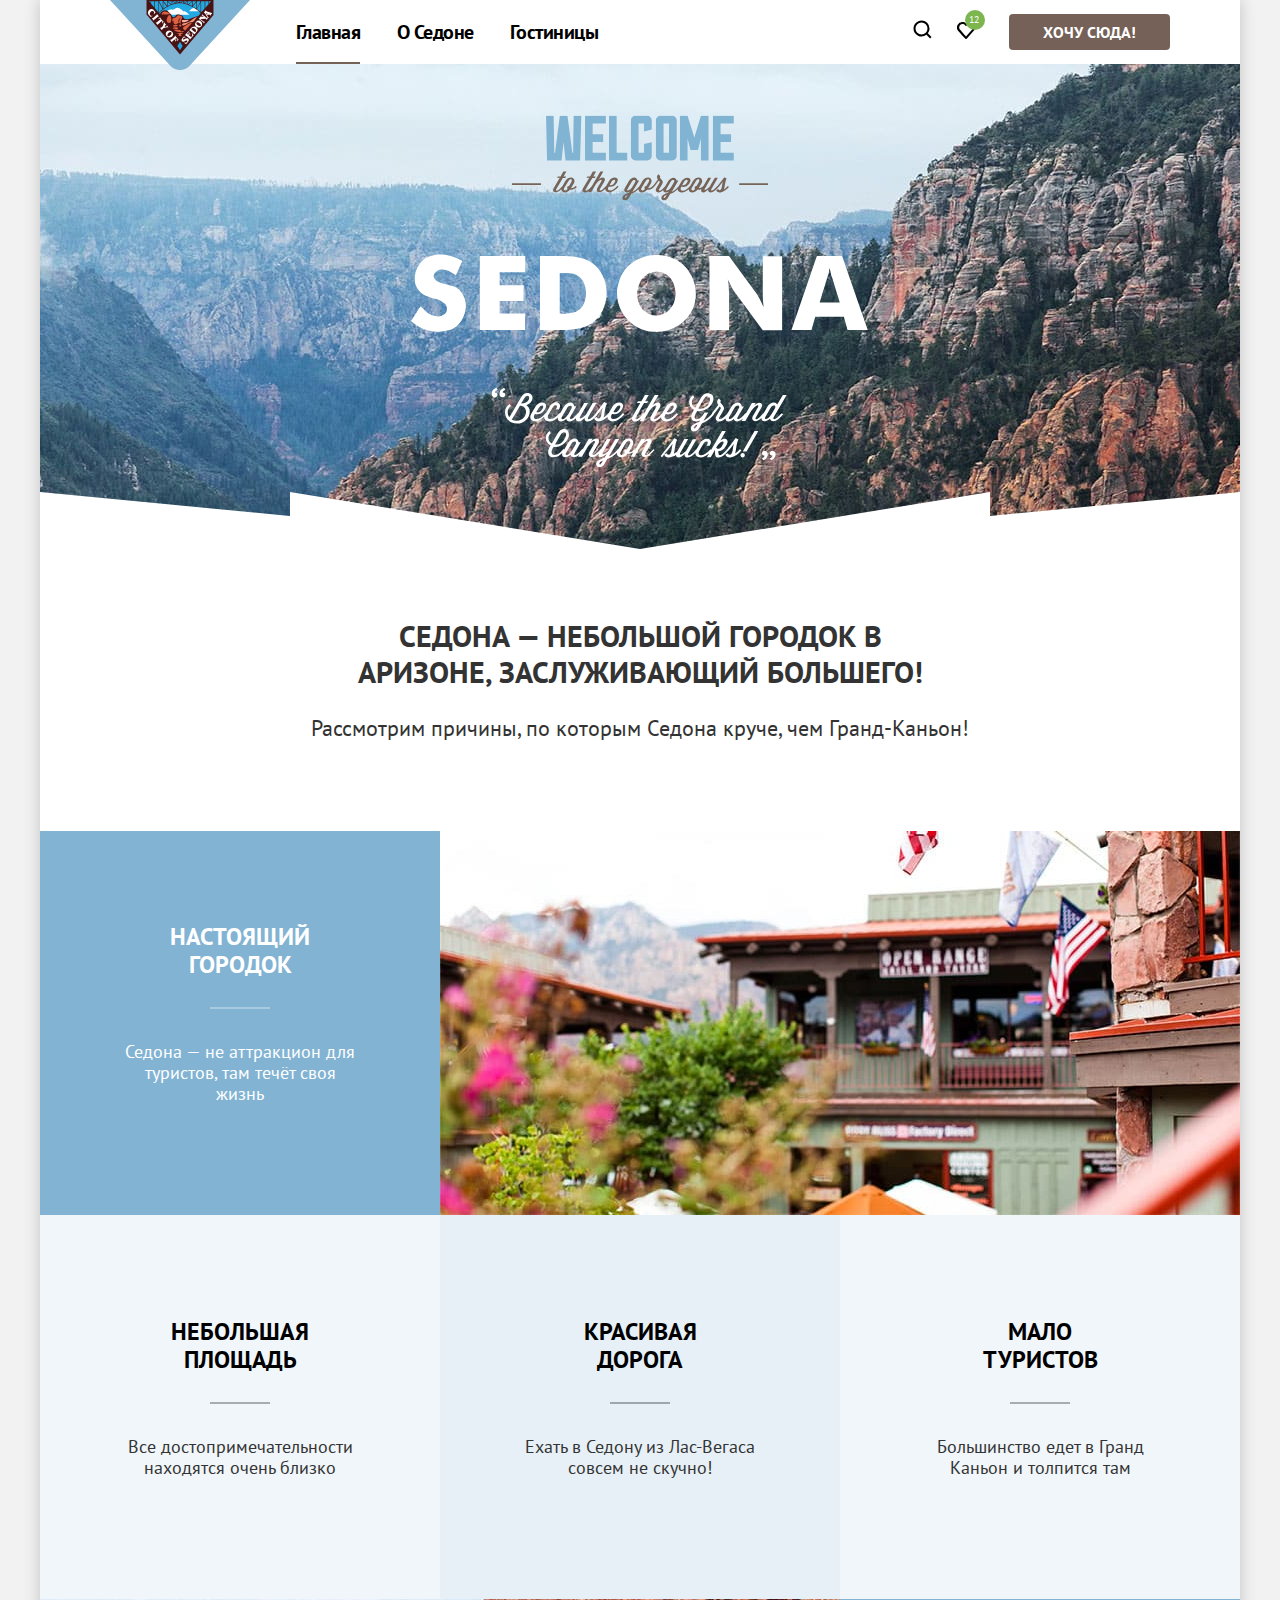
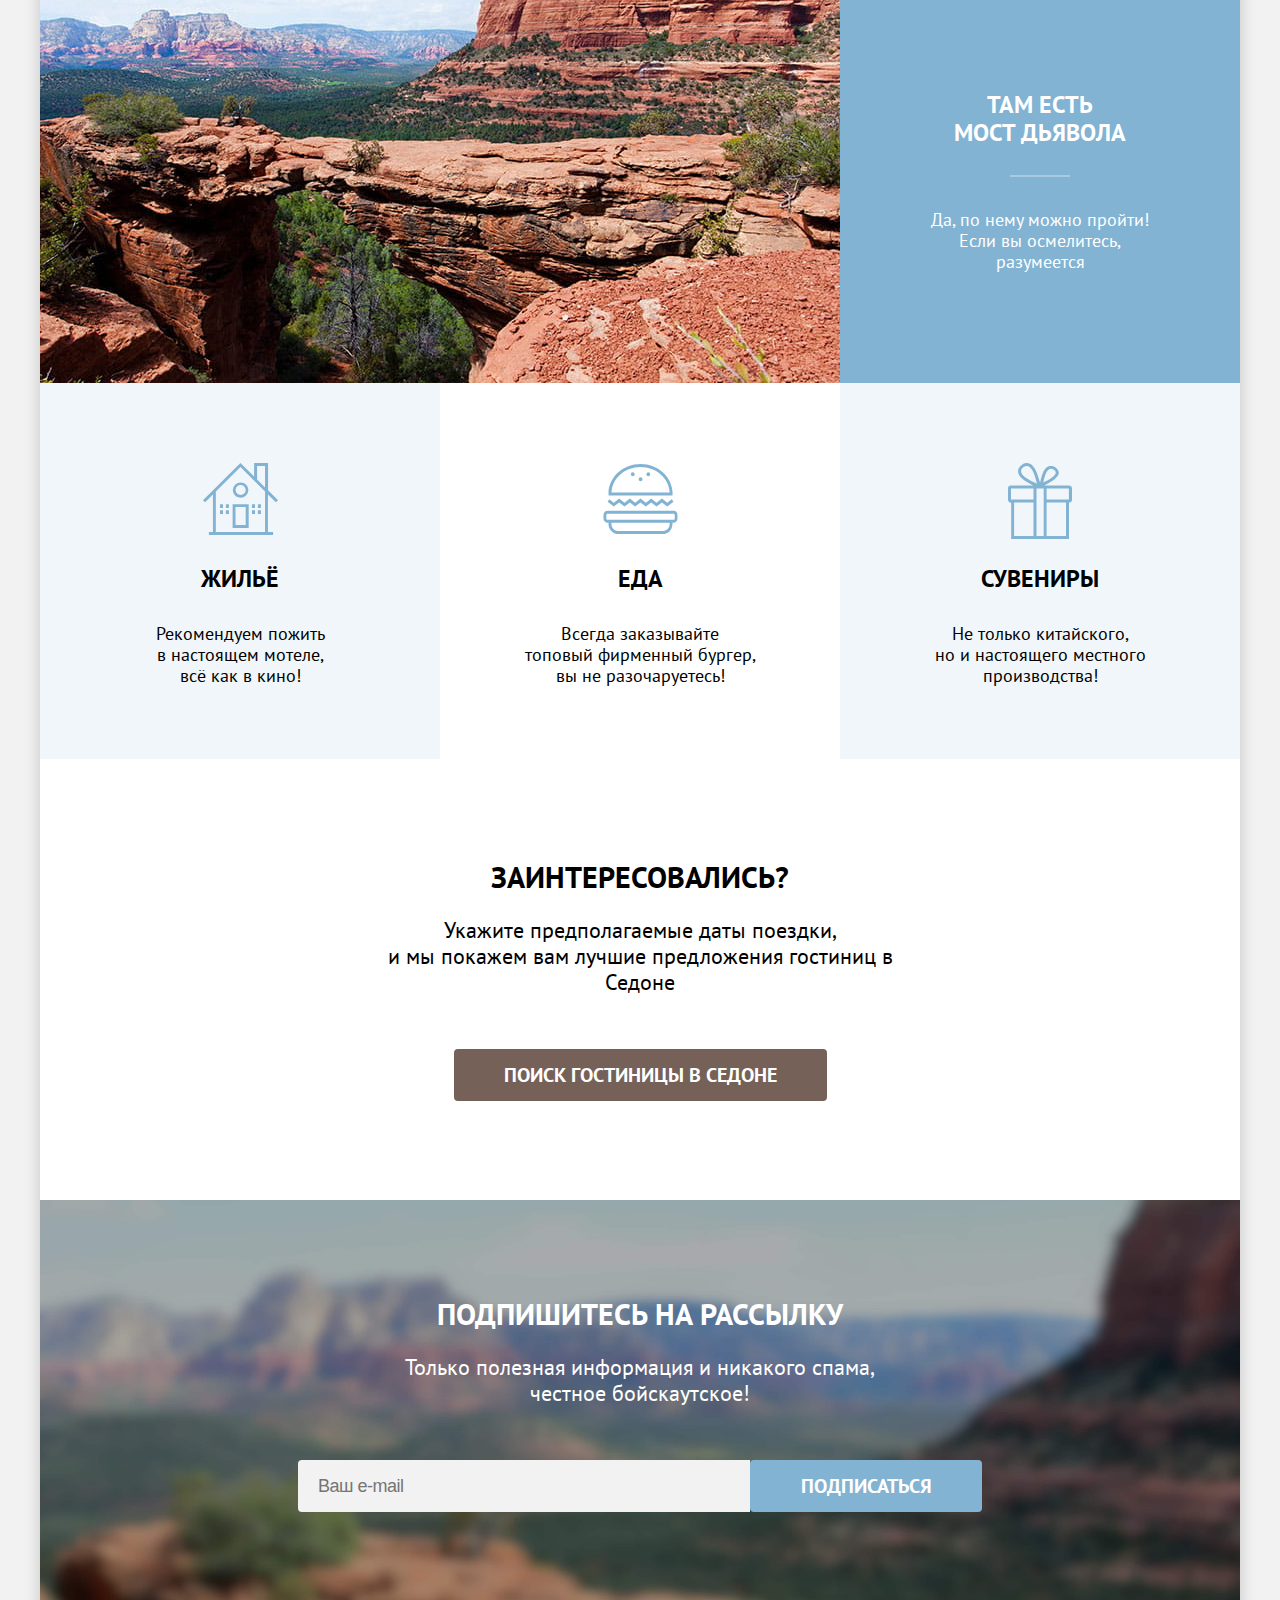
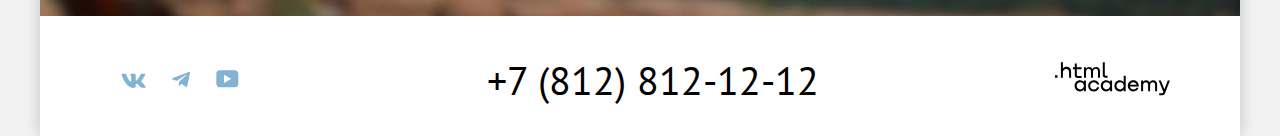
==== index.html @ 22cd3ed7 "PixelPerfect" ====
<!DOCTYPE html>
<html lang="ru">

  <head>
    <meta charset="UTF-8">
    <meta name="viewport" content="width=device-width">
    <meta name="viewport" content="width=device-width,initial-scale=1.0, maximum-scale=1.0, user-scalable=0">

    <!-- Отключение формирования ссылки у номера телефона на iOS -->
    <meta name="format-detection" content="telephone=no">
    <link rel="stylesheet" href="styles/styles.css">
    <link rel="shortcut icon" href="favicon.ico">

    <title>Главная</title>
  </head>

  <body>
    <div class="container__content">
      <header class="header">
        <nav class="header__container">
          <div class="header__left">
            <a class="header__logo" href="#">
              <svg width="140" height="70" fill="#fff" xmlns="http://www.w3.org/2000/svg">
                <g clip-path="url(#a)">
                  <path d="M140 0H0l60.36 65.7c5.28 5.8 14 5.8 19.28 0L140 0Z" fill="#81B3D3" />
                  <path d="M37.23.5 69.8 38.4 102.26.7 37.23.5Z" fill="#23A9E1" />
                  <path
                    d="M61.99 14.7h17.55c-1.32-.8-4.47-4.6-6.1-3.2-.1.1-4.96-5.7-8.1-2.9-2.75 2.5-4.06-.3-7.1 1.6-3.66 2.4 2.02 3.7 3.75 4.5Zm27.08-3.5-9.94.1c3.96-4.5 5.68-4 9.94-.1Z" />
                  <path
                    d="M99.01 3.6V1.2h2.13l-2.13 2.4ZM49.11 13c.1.1 2.43-2.4 6.18-4.9 3.45-2.3 8.72-4.9 14.6-4.9 5.9 0 11.27 2.7 14.72 5 3.75 2.4 6.09 4.8 6.19 4.9l-2.54 3c-4.56.6-7.81 3.9-12.27 3.2-2.24-.4-2.34-1.6-2.95-2.9-.5-1-1.32-.8-2.33-1.2-.91-.4-1.52-1.1-3.45-.7-1.62.4-1.83 2.9-3.96 2.8-1.11-.1-1.21-1.6-2.84-3.6-4.16-4.9-7.95-4.29-10.59.21L49.1 13ZM40.57 1.2v1.9l-1.62-1.9h1.62Zm54.68 0h3.25v3L95.26 8V1.2ZM91.1 12.6V1.2h3.55v7.4l-3.55 4Zm-.5-10.4v9.9a26.33 26.33 0 0 0-3.66-3l3.65-6.9Zm-4.17-.3v6.8c-.5-.3-.9-.7-1.52-1-.7-.4-1.42-.9-2.23-1.3l3.75-4.5Zm-4.46-.2V6c-1.01-.5-2.13-1-3.14-1.5l3.14-2.8Zm.61-.5h3.75l-3.75 4.6V1.2Zm4.36 0h3.65l-3.65 7.1V1.2Zm-8.93 0h3.96l-3.55 3.1c-.1 0-.2-.1-.3-.1l-.1-3Zm-.5.4V4c-1.02-.4-2.03-.7-3.15-.9l3.15-1.5Zm-4.26 0v1.3L71 2.6l2.24-1Zm-6.9 0 2.23 1c-.81 0-1.52.1-2.23.3V1.6Zm-4.16 0 3.14 1.5c-1.11.2-2.13.5-3.14.9V1.6Zm3.65 1.2L62.5 1.2h3.35v1.6Zm3.55-.4-2.84-1.3h2.84v1.3Zm.71-1.2h2.94L70.1 2.5V1.2Zm3.76 0h3.24l-3.24 1.6V1.2ZM61.28 4.3l-3.56-3.1h3.96v3l-.4.1Zm-3.66-2.6 3.15 2.7c-1.12.4-2.13.9-3.15 1.5V1.7Zm-4.36.2 3.65 4.5a22.9 22.9 0 0 0-3.65 2.4V1.9ZM49 2.2l3.65 7c-1.32 1-2.53 2-3.65 3.2V2.2Zm3.75 6L49.1 1.1h3.65v7.1Zm4.37-2.5-3.76-4.6h3.76v4.6ZM44.33 7.5 41.1 3.7V1.2h3.24v6.3Zm.61-6.3h3.55v11.2l-3.55-4.2v-7ZM36.52 0v14.6L70 54.5 103.48 15V0H36.52Z"
                    fill="#491213" />
                  <path d="M67.36 46 70 41.8l2.64 4.2L70 50.2 67.36 46Z" fill="#23A9E1" />
                  <path
                    d="M75.28 30.6c-3.45-2-2.64-3.5.2-4.9 1.52-.7 4.87-3.4 6.19-2.5l-6.4 7.4Zm-2.34 2.5c-2.03-.1-4.36-.4-6.39.1 1.22.3 4.26 1.2 1.42 1.9 1.02 1.4 2.64 1.3 3.65.1-.4-.2-.7-.5-1.01-.7 1.11-.3 2.13-.9 2.33-1.4Zm1.22-1.6c-.91-.8-1.93-.8-2.74 0-1.22-2.1-5.48-1.4-7.5-1.7 1.1 2.6 9.73 3.1 10.24 1.7Zm-6.9-2.2c-1.62-.5-6.9-.4-3.45-1.8 1.12-.4 6.8.1 3.45 1.8Zm2.03-3c-.5-1.1.4-2.4 1.72-1.4 1.22.8-.6 2-1.72 1.4Zm-2.94.1c-2.34.7-5.38-.8-1.63-1.5 2.34-.5 4.77.5 1.63 1.5-.1 0 .1 0 0 0Zm-2.64-6.2c-.5 1.6-1.52 1.9-1.42 0 .1-2.3 1.62-1.7 3.25-2.6 1.31-.7 2.03-3.4 4.36-1.8 1.01.7 2.23.1 2.53 1.2 0-.1-2.94 6.7-1.31 6.7-3.25 0-1.83-3.8-.61-6.4-1.22.6-3.15 4.3-1.52 5-.82 1.1-3.45 2.6-4.77 1.5-1.12-1-.51-2.3-.51-3.6ZM59.65 23c-5.68 0-1.82-8.6.1-8.1 2.24.7 1.93 8.2-.1 8.1Zm-6.29-8.2c-2.64-.1-1.52-2.6.3-3.1 1.73-.5 5.28 1.1 6.5 2.2-1.83.6-4.16.5-6.19.6-.2-2-.7-1.3-.6.3Z"
                    fill="#DC6243" />
                  <path
                    d="M72.84 25.8c-2.94-3 4.36-2.7 5.58-3.8.81.3 7.1-5.4 8.62-5-1.11 1.3-3.45 5.3-5.07 5.3-1.32 0-2.64-.2-3.65.7-1.52 1.4-3.96 2.1-5.48 2.8Z"
                    fill="#F49774" />
                  <path d="M73.75 22.2c-1.62.9-3.14-2.5-.3-2.2 1.83.2 3.75-.2 5.48.1a5.99 5.99 0 0 1-5.18 2.1Z"
                    fill="#F4B1A4" />
                  <path
                    d="M51.84 20.9c.3.4.6.8.5 1.4 0 .4-.6 1-.2 1.2l1.53-1.8c-.4-.1-3.55-3.8-3.55-4.2l-2.13 1.1c.1.4.8 0 1.21 0 .51 0 .92.4 1.32.7-1.11.9-3.85 3.3-4.16 3.3-.1 0-.7-.4-.7 0 0 .2.6.7.7.8l1.42 1.7c.4-.2-.1-.5.1-.8.1-.2 3.25-2.7 3.96-3.4Zm-3.45-4.5c.3-.1.4.3.61 0l-1.62-1.9c-.2-.3-.51-.6-.51 0 .1.4-4.06 3.7-4.26 3.8-.3.1-.5-.3-.71.1l1.42 1.7c.2.2.3.4.5.6.2.2.1-.4.1-.4-.1-.3.31-.6.62-.8 1.01-1 3.55-3.1 3.85-3.1Zm-5.78-.6c-1.12.3-2.44-.1-2.74-1.3-.4-1.2.4-2.4 1.32-3.1.91-.7 2.33-.6 2.84.5.2.5.1 1.1-.1 1.6-.1.3-.4.6 0 .8.6-.7 1.11-1.4 1.72-2.1-.7-.4-1.01-1.1-1.52-1.7-.6-.7-1.32-1.4-2.33-1.5-1.93-.3-3.65 1.7-3.86 3.4-.1.9.2 1.8.81 2.6.51.6 1.22 1.1 1.63 1.8.2.1 1.82-.7 2.13-.8.2 0 .1-.1.1-.2 0 0-.5.2 0 0Zm25.87 23.6c-.71-.5-2.64-3-3.05-3.5l-.2-.3-.2.1c-.1.1.1.4 0 .6-.5.8-3.75 3.2-3.96 3.4-.4.2-.8-.1-1.01.2.5.6 1.82 2.3 2.03 2.3.3 0 .1-.5.1-.6.1-.2 1.72-1.6 2.33-2.1.2-.2.4.3.61.5.2.3.3.7.2 1-.1.2-.5.6-.2.8.4-.5 1.52-1.8 1.73-2 .2-.2-.41 0-.3-.1-.21.1-.52.2-.72 0-.1 0-.71-.7-.6-.8.3-.2.6-.6 1-.7.62-.1 1.02 1 1.12 1.4.1.4.1.8-.1 1.1-.1.3-.3.5 0 .6l1.42-1.9c0 .1-.1.1-.2 0 .1.1-.1 0 0 0Zm-9.34-8.9c-.7 0-1.42.3-2.02.8a3.52 3.52 0 0 0-.51 4.8c1.32 1.7 3.45 1.9 5.17.7a3.52 3.52 0 0 0 .51-4.8 4.1 4.1 0 0 0-3.14-1.5Zm1.22 1.4c.92-.1 1.52.8 1.12 1.8-.4 1-1.42 2-2.44 2.4-1.21.5-2.03-.5-1.52-1.7.4-1 1.42-2 2.44-2.4.1 0 .2-.1.4-.1Zm-2.84-4.6c.3 0 .61.4.81 0l-1.42-1.7c-.4.2 0 .4-.1.6-.2.3-1.72.5-2.13.6.1-.4.61-1.7.81-1.8.4-.3.61.3.81-.1l-1.82-2.1c-.2-.2-.4-.7-.61-.4 0 0 0 1-.1 1.1-.1.2-.61 2.4-1.22 2.9-.3.3-1.52 1.3-1.83 1.4-.3.1-.5-.4-.8 0l1.62 1.9c.1.1.4.6.5.6.3.1 0-.6.1-.7.1-.3 1.63-1.8 2.34-1.9.91-.2 2.03-.5 3.04-.4-.2 0 .2 0 0 0ZM82.07 34c.1.4.2.9.1 1.3-.1.6-.6 1.9-1.42 1.5-.8-.4-1.42-1.1-2.13-1.7.51-.6 1.02-1.1 1.93-.8.2.1.4 0 .2-.2-.3-.2-2.03-1.3-2.13-1.2-.2.2.3.6.1 1-.1.3-.4.5-.6.8-.51-.4-1.22-.8-.71-1.5.4-.4.8-.8 1.42-.9.4-.1 1.21.3 1.31-.1-.7-.3-1.42-.7-2.13-1 .1.5-2.23 2.9-2.73 3.5-.1.1-.41.4-.41.5 0 .3.4.1.4.1.31-.1 4.47 3.3 4.57 3.6.1.2-.1.4 0 .5 0 0 .1.1.2.1.3-.3 2.95-3.9 3.55-4l-1.52-2.4c-.4.2-.1.7 0 .9Zm-4.06 4.4c-1.31-.9-3.65.8-4.05 1-.71.3-1.22-.4-.81-1 .3-.5.9-.8 1.52-.8.2 0 .91.1.91 0 .1-.1.1-.1 0-.2-.6-.4-1.12-.8-1.72-1.1-.1.7-.92 1.1-1.32 1.6-.51.6-1.02 1.3-1.02 2s.4 1.4 1.12 1.7c.7.4 1.52.1 2.23-.3.4-.3.81-.6 1.22-.8.6-.3 1.52 0 1.32.8-.2.7-.92 1.3-1.63 1.5-.4.1-.8.1-1.21-.1-.3-.1-.61-.5-.82-.1l2.34 1.6c.1-.5.3-.7.7-1 .51-.4.92-.9 1.33-1.4.8-.9 1.11-2.5-.1-3.4Zm17.86-28.1c0 .1 0 .1 0 0l-.91 1-.81 1c-.2.2-.3.3 0 .5.5-.3 3.55 4.8 3.34 5.5-.5.2-4.56-3.3-4.66-3.5 0-.1.2-.7-.1-.6-.1 0-.51.6-.61.7l-.61.7c.2.3.3 0 .6 0 .2.1 1.22.9 1.53 1.1-.51 0-1.73.1-1.93.1-.6.1-.3-.4-.71-.6L89.48 18l-.91 1v.1c.2.2.1.1.4 0 .3-.1 4.36 3.2 4.46 3.4.2.3-.1.6.3.8l1.23-1.4c.1-.1.1-.1 0-.1-.3-.2-.3.1-.71.1-.3-.1-2.95-2.2-3.86-3l5.38-.2c.2 0 .7.6.7.8-.1.2-.3.4 0 .5.31-.4.62-.7.92-1.1l.1-.2c.1 0 .1-.1.1-.2l.1-.1c.31-.3 1.22-1.3 1.12-1.4-.3-.3-.4.3-.81 0-.2-.2-.81-1.2-.91-1.4-.2-.3.4-.6.6-.7.51-.3 2.14-.8 2.34.2 0 .2-.2.4-.1.5 0 0 .1.2.2.1l2.13-2.6-.2-.2c-.5.5-5.58-1.5-5.89-1.8-.1-.2-.1-.8-.3-.8Zm-.2 2.6c.8.3 1.52.6 2.33 1l-.6.3c-.21.1-.41.3-.62.5l-1.11-1.8Zm-6.7 7.7a3.7 3.7 0 0 0-3.04 1.3c-1.22 1.5-1.12 3.7.4 4.9 1.53 1.2 3.76.9 4.97-.5 1.22-1.5 1.12-3.7-.4-4.9-.5-.4-1.22-.7-1.93-.8Zm-1.42 1.6c.6 0 1.32.4 1.73.7.8.5 2.23 1.7 1.52 2.7 0-.1.1-.1-.1.1-.82.8-2.24.1-2.95-.5-.7-.5-2.03-1.7-1.21-2.7.3-.2.6-.3 1.01-.3Zm-3.14 4.3a4 4 0 0 0-3.35 1.6c-.61.8-1.32 1.5-1.93 2.3.2.3.5-.1.81.1.3.2 4.16 3.3 4.16 3.5.1.3-.2.4.1.6.1.1 2.94-3.4 3.25-4 .4-1.1.1-2.4-.81-3.2.1.1.2.1 0 0-.81-.6-1.52-.9-2.23-.9Zm-1.12 1.6h.3c1.42.4 3.45 2.1 2.13 3.6l-.4.4c-.2.2-4.26-3-4.06-3.2.4-.5 1.32-.9 2.03-.8Z" />
                </g>
                <defs>
                  <clipPath id="a">
                    <path d="M0 0h140v70H0z" />
                  </clipPath>
                </defs>
              </svg>
            </a>
            <div class="header__links">
              <a class="header__link header__link-active" href="#">Главная</a>
              <a class="header__link" href="#">О Седоне</a>
              <a class="header__link" href="catalog.html">Гостиницы</a>
            </div>
          </div>

          <div class="header__right">
            <a class="header__link header__link-right" href="#">
              <span class="visually-hidden">Поиск</span>
              <svg width="20" height="20" fill="#000" xmlns="http://www.w3.org/2000/svg">
                <path
                  d="m18.5 17-3.7-3.67c1-1.3 1.7-2.98 1.7-4.87A8 8 0 0 0 8.5.5C4.1.5.5 4.18.5 8.56a8 8 0 0 0 12.9 6.26l3.7 3.68 1.4-1.5Zm-10-2.48a6 6 0 0 1-6-5.96 6 6 0 0 1 12 0 6 6 0 0 1-6 5.96Z" />
              </svg>
            </a>
            <a class="header__link-heart header__link-right" href="#">
              <span class="visually-hidden">Избранное</span>
              <span class="header__link-favourite-decor">12</span>
              <svg width="20" height="20" fill="#000" xmlns="http://www.w3.org/2000/svg">
                <path
                  d="M8.9 17a.9.9 0 0 1-.8-.4c-5.4-6.1-6.7-7.5-7-7.9A5.4 5.4 0 0 1 5.5 0C6.8 0 8 .5 9 1.3a5.46 5.46 0 0 1 9 4.1c0 1.3-.5 2.5-1.3 3.4l-7 7.9c-.2.2-.4.3-.8.3Zm-6-9.5c.3.4 3.5 4 6.1 6.9l6.2-7c.5-.5.7-1.2.7-2 0-1.8-1.5-3.3-3.3-3.3-1 0-2 .5-2.7 1.3-.3.3-.6.4-.9.4-.3 0-.6-.2-.8-.4-.7-.8-1.7-1.3-2.7-1.3-1.8 0-3.3 1.5-3.3 3.3-.1.9.3 1.6.7 2.1-.1 0-.1 0 0 0Z" />
              </svg>
            </a>
            <a class="header__button button" href="catalog.html">Хочу сюда!</a>
          </div>
        </nav>
      </header>
      <main class="main">
        <h1 class="visually-hidden">Седона</h1>
        <div class="hero"></div>
        <div class="about about__container">
          <p class="about__title title">Седона — небольшой городок в Аризоне,
            заслуживающий большего!</p>
          <p>Рассмотрим причины, по которым Седона круче, чем Гранд-Каньон!</p>
        </div>
        <!-- Блок особенностей -->
        <section class="features__city">
          <div class="features__item block-blue">
            <h2 class="title">Настоящий городок</h2>
            <p>Седона — не аттракцион для туристов, там течёт своя жизнь</p>
          </div>
          <img src="images/city.jpg" width="800" height="384" alt="Городок Cедоны">
        </section>

        <ul class="features__list">
          <li class="features__item features__item-decor">
            <h2 class="title">Небольшая<br> площадь</h2>
            <p>Все достопримечательности находятся очень близко</p>
          </li>
          <li class="features__item features__item-decor features__item-dark-gray">
            <h2 class="title">Красивая<br> дорога</h2>
            <p>Ехать в Седону из Лас-Вегаса совсем не скучно!</p>
          </li>
          <li class="features__item features__item-decor">
            <h2 class="title">Мало<br> туристов</h2>
            <p>Большинство едет в Гранд Каньон и толпится там</p>
          </li>
        </ul>

        <section class="features__devils-bridge">
          <img src="images/bridge.jpg" width="800" height="384" alt="Мост дьявола">
          <div class="features__item block-blue">
            <h2 class="title">Там есть<br> мост дьявола</h2>
            <p>Да, по нему можно пройти! Если вы осмелитесь, разумеется</p>
          </div>
        </section>
        <!-- Основные преимущества -->
        <section class="advantages__wrapper">
          <div class="advantages__block advantages__block-gray advantages__housing">
            <h2 class="title">Жильё</h2>
            <p>Рекомендуем пожить<br> в настоящем мотеле,<br> всё как в кино!</p>
          </div>
          <div class="advantages__block advantages__meal">
            <h2 class="title">Еда</h2>
            <p>Всегда заказывайте <br> топовый фирменный бургер, вы не разочаруетесь!</p>
          </div>
          <div class="advantages__block advantages__block-gray advantages__souvenirs">
            <h2 class="title">Сувениры</h2>
            <p>Не только китайского, <br> но и настоящего местного производства!</p>
          </div>
        </section>
        <!-- Блок отссылки на каталог -->
        <section class="search">
          <h2 class="title">Заинтересовались?</h2>
          <p>Укажите предполагаемые даты поездки,<br> и мы покажем вам лучшие предложения гостиниц в Седоне</p>
          <button class="search__link button" id="btnOpenPopup" type="button">Поиск гостиницы в Седоне</button>
        </section>
        <!-- Блок подписки -->
        <form class="subscribe__form subscribe-image" action="https://echo.htmlacademy.ru/" method="post">
          <h2 class="title subscribe-title">Подпишитесь на рассылку</h2>
          <p class="subscribe__text">Только полезная информация и никакого спама, <br> честное бойскаутское!</p>
          <div class="subscribe__block">
            <input class="subscribe__mail" title="" type="email" name="mail" placeholder="Ваш e-mail" required>
            <button class="subscribe__button button" type="submit">Подписаться</button>
          </div>
        </form>
      </main>
      <footer class="footer">
        <section class="footer__container">
          <h2 class="visually-hidden">Подвал сайта</h2>
          <div class="footer__left">
            <a href="https://vk.com/htmlacademy">
              <span class="visually-hidden">Вк</span>
              <svg class="footer__left-logo" width="25" height="15" fill="#83B3D3" xmlns="http://www.w3.org/2000/svg">
                <path fill-rule="evenodd" clip-rule="evenodd"
                  d="M24.12 1.8c.16-.54 0-.94-.8-.94H20.7c-.67 0-.98.34-1.15.73 0 0-1.33 3.2-3.22 5.27-.61.6-.9.8-1.23.8-.16 0-.41-.2-.41-.75v-5.1c0-.66-.19-.95-.74-.95H9.82c-.42 0-.67.3-.67.59 0 .62.95.76 1.04 2.51v3.8c0 .83-.15.98-.48.98-.9 0-3.06-3.2-4.34-6.88-.25-.72-.5-1-1.18-1H1.57c-.75 0-.9.34-.9.73 0 .68.89 4.07 4.14 8.55 2.17 3.06 5.23 4.72 8 4.72 1.68 0 1.88-.37 1.88-1v-2.32c0-.74.16-.88.7-.88.38 0 1.05.19 2.6 1.66 1.79 1.75 2.08 2.54 3.08 2.54h2.63c.75 0 1.12-.37.9-1.1-.23-.72-1.08-1.77-2.2-3.02-.62-.71-1.54-1.48-1.82-1.86-.39-.5-.28-.71 0-1.15 0 0 3.2-4.42 3.54-5.93Z" />
              </svg>
            </a>
            <a href="https://t.me/htmlacademy">
              <span class="visually-hidden">Телеграмм</span>
              <svg class="footer__left-logo" width="18" height="17" fill="#83B3D3" xmlns="http://www.w3.org/2000/svg">
                <path
                  d="M16.79.96.84 7.1c-1.09.44-1.08 1.05-.2 1.32l4.1 1.28 9.47-5.98c.44-.27.85-.13.52.17l-7.68 6.93-.28 4.22c.41 0 .6-.2.83-.41l1.99-1.94 4.13 3.06c.77.42 1.31.2 1.5-.71l2.72-12.8c.28-1.1-.43-1.61-1.16-1.28Z" />
              </svg>
            </a>
            <a href="https://www.youtube.com/user/htmlacademyru">
              <span class="visually-hidden">Ютуб</span>
              <svg class="footer__left-logo" width="23" height="18" fill="#83B3D3" xmlns="http://www.w3.org/2000/svg">
                <path
                  d="M18.94.36H3.51C1.65.36.33 1.95.33 3.76v10.09c0 1.91 1.32 3.5 3.18 3.5h15.65c1.64 0 3.17-1.59 3.17-3.4V3.76c-.22-1.8-1.53-3.4-3.39-3.4ZM7.99 12.89V4.82l7.34 4.04-7.34 4.03Z" />
              </svg>
            </a>
          </div>
          <div class="footer__center">
            <a class="footer__center-tel" href="tel:+78128121212">+7 (812) 812-12-12</a>
          </div>
          <div class="footer-right">
            <a href="https://htmlacademy.ru/">
              <svg class="footer__logo-academy" width="115" height="34" fill="#000" xmlns="http://www.w3.org/2000/svg">
                <path
                  d="M0 13.26v2.6h2.5v-2.6H0ZM11.6 4.86c-1.6 0-2.8.7-3.6 1.7h-.1V.36h-2v15.5h2v-5.3c0-2.1 1.3-3.6 3.3-3.6 1.8 0 2.9 1.4 2.9 3.2v5.7h2v-6.1c.1-3-1.8-4.9-4.5-4.9ZM26.6 5.16h-4.8v-3.7h-2v3.8h-1.9v2h1.9v6c0 1.7 1 2.7 2.7 2.7h4.1v-2h-3.7c-.7 0-1.1-.4-1.1-1.1v-5.7h4.8v-2ZM41.1 4.96c-1.6 0-2.9.8-3.5 2.1h-.1c-.6-1.2-1.8-2.1-3.4-2.1-1.4 0-2.5.8-3.1 1.8h-.1v-1.6H29v10.6h2v-5.4c0-2 1-3.5 2.6-3.5 1.5 0 2.4 1 2.4 2.6v6.3h2v-5.6c0-2.4 1.4-3.3 2.6-3.3 1.5 0 2.4 1 2.4 2.6v6.3h2v-6.5c.1-2.5-1.4-4.3-3.9-4.3ZM47.8 13.06c0 1.7 1 2.7 2.8 2.7h2v-2h-1.7c-.7 0-1.1-.4-1.1-1.1V.36h-2v12.7ZM28.9 20.06c-.9-1.1-2.2-1.8-3.9-1.8-3.1 0-5.4 2.3-5.4 5.6s2.3 5.6 5.4 5.6c1.8 0 3-.8 3.8-1.9h.1v1.6h2v-10.6h-2v1.5Zm-3.6 7.4c-2.2 0-3.6-1.6-3.6-3.6s1.4-3.6 3.6-3.6 3.6 1.6 3.6 3.6c0 1.9-1.4 3.6-3.6 3.6ZM44.2 22.36c-.5-2.4-2.6-4.1-5.4-4.1a5.4 5.4 0 0 0-5.6 5.6c0 3.1 2.2 5.6 5.6 5.6 2.8 0 4.9-1.8 5.4-4.2h-2.1a3.4 3.4 0 0 1-3.3 2.3c-2.2 0-3.6-1.6-3.6-3.6s1.4-3.6 3.6-3.6c1.6 0 2.8 1 3.3 2.2h2.1v-.2ZM55.1 20.06c-.9-1.1-2.2-1.8-3.9-1.8-3.1 0-5.4 2.3-5.4 5.6s2.3 5.6 5.4 5.6c1.8 0 3-.8 3.8-1.9h.1v1.6h2v-10.6h-2v1.5Zm-3.6 7.4c-2.2 0-3.6-1.6-3.6-3.6s1.4-3.6 3.6-3.6 3.6 1.6 3.6 3.6c0 1.9-1.5 3.6-3.6 3.6ZM68.7 20.16c-.9-1.1-2.2-1.9-3.9-1.9-3.1 0-5.4 2.3-5.4 5.6s2.2 5.6 5.4 5.6c1.7 0 3-.8 3.8-1.8h.1v1.5h2v-15.4h-2v6.4Zm-3.6 7.3c-2.2 0-3.6-1.6-3.6-3.6s1.4-3.6 3.6-3.6 3.6 1.6 3.6 3.6c-.1 2-1.5 3.6-3.6 3.6ZM78.3 18.26c-3.3 0-5.5 2.5-5.5 5.6 0 3 2.1 5.6 5.5 5.6 2.5 0 4.5-1.3 5.2-3.6h-2.1c-.5 1-1.6 1.6-3 1.6-1.9 0-3.3-1.3-3.4-2.9h8.8c.2-3.6-2-6.3-5.5-6.3Zm0 1.9c1.7 0 3 1 3.3 2.6h-6.5c.3-1.5 1.5-2.6 3.2-2.6ZM98.2 18.26c-1.6 0-2.9.8-3.6 2h-.1c-.6-1.2-1.8-2-3.4-2-1.4 0-2.5.7-3.1 1.8v-1.5h-1.9v10.6h2v-5.4c0-2 1-3.4 2.6-3.5 1.5 0 2.4 1 2.4 2.6v6.3h2v-5.6c0-2.4 1.4-3.3 2.6-3.3 1.5 0 2.4 1 2.4 2.6v6.3h2v-6.5c.1-2.6-1.4-4.4-3.9-4.4ZM109.4 27.36l-3.6-8.9h-2.2l4.8 11.6c-.3.9-.7 1.2-1.7 1.2h-2.5v2h2.5c1.8 0 2.8-.8 3.5-2.6l4.7-12.2h-2.1l-3.4 8.9Z" />
              </svg>
            </a>
          </div>
        </section>
      </footer>

      <div class="modal__wrapper" id="popupWrapper">
        <div class="modal" id="popup">
          <button class="modal__close-button button" id="popapCloseBtn">
            <span class="visually-hidden">Закрыть</span>
          </button>
          <section>
            <h2 class="modal__title">Поиск гостиницы в Седоне</h2>
            <form class="modal__form" action="https://echo.htmlacademy.ru/" method="post">
              <label class="form__label-entry">
                <span class="form__modal-title">Дата Заезда:</span>
                <span class="form__block-relative">
                  <input class="form__modal-input form__input-calendar" maxlength="20" type="text"
                    pattern="[0-9]{1,2} [а-я]{3,8} [0-9]{4}" name="date-arrival" placeholder="Укажите дату"
                    value="27 апреля 2020">
                  <span class="form__modal-error-text">Мы не можем отправить вас в прошлое.</span>
                </span>
              </label>
              <label class="form__label-exit">
                <span class="form__modal-title">Дата Выезда:</span>
                <span class="form__block-relative">
                  <input class="form__modal-input form__input-calendar" maxlength="20" type="text"
                    pattern="[0-9]{1,2} [а-я]{3,8} [0-9]{4}" name="date-departure" placeholder="Укажите дату"
                    value="1 сентября 2023">
                  <span>На эти даты есть свободные номера. Пока есть.</span>
                </span>
              </label>
              <div class="form__block">
                <div class="form__label-adults">
                  <label class="form__modal-title" for="numberAdults">Взрослые:</label>
                  <input class="form__modal-input form__input-adults" type="number" name="adults" value="2" max="999"
                    id="numberAdults">
                  <button class="form__modal-button-minus"></button>
                  <button class="form__modal-button-plus"></button>
                </div>
                <span class="form__label-child">
                  <label class="form__modal-title" for="numberChild">Дети:</label>
                  <span class="tooltip">
                    <button class="tooltip__toggle" type="button" aria-labelledby="tooltip-child-info">
                      <svg class="tooltip__icon" fill="#83B3D3" width="26" height="26" viewBox="0 0 26 26"
                        xmlns="http://www.w3.org/2000/svg">
                        <circle cx="13" cy="13" r="13" />
                        <path fill-rule="evenodd" clip-rule="evenodd" d="M12 7h2v2h-2V7Zm2 12h-2v-9h2v9Z" fill="#fff" />
                      </svg>
                    </button>
                    <span class="tooltip__text" role="tooltip" id="tooltip-child-info">Укажите количество детей,
                      которые
                      будут с вами, возраст которых от 6 до 18
                      лет. Дети до 6 лет размещаются бесплатно.</span>
                  </span>
                  <input class="form__modal-input form__input-child" type="number" name="child" value="2" max="999"
                    id="numberChild">
                  <button class="form__modal-button-minus"></button>
                  <button class="form__modal-button-plus"></button>
                </span>
              </div>
              <button class="form__modal-button-search button">Найти</button>
            </form>
          </section>
        </div>
      </div>
    </div>
    <script src="js/scrypt.js"></script>
  </body>

</html>
---- styles/styles.css ----
@font-face {
  font-family: 'PT Sans';
  src: url('FileName.eot');
  src: url('../fonts/ptsans-400.woff2') format('woff');
  font-style: normal;
  font-weight: 400;
  font-display: swap;
}

@font-face {
  font-family: 'PT Sans';
  src: url('../fonts/ptsans-700.woff2') format('woff');
  font-style: normal;
  font-weight: 700;
  font-display: swap;
}

*,
*:before,
*:after {
  -moz-box-sizing: border-box;
  -webkit-box-sizing: border-box;
  box-sizing: border-box;
}

a,
a:visited {
  text-decoration: none;
}

/*-------------------*/

body {
  font-family: "PT Sans", sans-serif;
  font-weight: 400;
  font-size: 100%;
  background-color: #F2F2F2;
  padding: 0;
  margin: 0;
  height: 100%;
  width: 100%;
  line-height: 1;
  -ms-text-size-adjust: 100%;
  -moz-text-size-adjust: 100%;
  -webkit-text-size-adjust: 100%;
}

.visually-hidden {
  position: absolute;
  width: 1px;
  height: 1px;
  margin: -1px;
  padding: 0;
  border: 0;
  clip: rect(0 0 0 0);
  overflow: hidden;
}

.container__content {
  min-height: 100%;
  max-width: 1200px;
  box-shadow: 0 0 15px rgba(0, 0, 0, 0.2);
  margin: 0 auto;
  display: flex;
  flex-direction: column;
  overflow: hidden;
}

[class$='container'] {
  max-width: 1060px;
  margin: 0 auto;
}

@media (max-width: 1100px) {
  [class$='container'] {
    padding: 0 10px;
  }
}

.title {
  text-transform: uppercase;
  font-weight: 700;
  margin: 0;
}

.main {
  flex: 1 1 auto;
  background-color: #fff;
}

.button {
  font-family: inherit;
  font-size: 16px;
  font-weight: 700;
  line-height: 20px;
  text-transform: uppercase;
  text-align: center;
  color: #fff;
  border: 0;
  border-radius: 4px;
  display: inline-block;
  cursor: pointer;
}

.button:hover {
  background-color: #615048;
}

.button:active {
  background-color: #756157;
  color: rgba(255, 255, 255, 0.3);
}

/* =========Шапка============= */
.header {
  font-size: 20px;
  line-height: 24px;
  min-height: 63px;
  background-color: #fff;
}

.header__container {
  display: flex;
  justify-content: space-between;
}

.header__logo {
  position: absolute;
  top: 0;
  z-index: 2;
}

.header__logo:hover svg {
  fill: rgb(61, 198, 252);
}

.header__link-right:hover svg {
  fill: #756157;
}

.header__links {
  padding-left: 170px;
}

.header__link:hover {
  color: #756257;
}

.header__link-active {
  position: relative;
}

.header__link-active::after {
  content: '';
  width: calc(100% - 31.5px);
  height: 2px;
  left: 16px;
  bottom: 0;
  background-color: #756257;
  position: absolute;
}

.header__link {
  font-weight: 700;
  padding: 20px 15.7px;
  text-decoration: none;
  letter-spacing: -0.5px;
  color: #000;
  display: inline-block;
}

.header__right {
  display: flex;
  align-items: center;
}

.header__link-right {
  padding: 16px 12px;
  cursor: pointer;
}

.header__link-heart {
  position: relative;
  top: 2px;
}

.header__link-favourite-decor {
  font-size: 10px;
  line-height: 10px;
  color: #fff;
  position: absolute;
  width: 20px;
  height: 20px;
  top: 4px;
  right: 4px;
  padding: 5px 5px 5px 4px;
  background-color: #7DB54F;
  border-radius: 50%;
}

.header__button {
  font-size: 16px;
  margin-left: 20px;
  padding: 8px 34px;
  background-color: #756157;
  border-radius: 4px;
}

/* =============HERO============= */
.hero {
  background: gray url("../images/hero.jpg") 0 0/ 100% no-repeat;
  max-width: 100%;
  height: 485px;
  position: relative;
}

.hero::after {
  content: '';
  width: 38.16%;
  height: 72.57%;
  background: url('../images/svg-symbol/welcome.svg') 0 0 / 100% no-repeat;
  position: absolute;
  top: 52%;
  left: 50%;
  transform: translate(-50%, -57%);
}

.hero::before {
  content: '';
  width: 100%;
  height: 57px;
  background: url('../images/svg-symbol/hero-decor.svg') 0 0 / 100% no-repeat;
  position: absolute;
  bottom: 0;
  left: 0;
}

/* ===========About=========== */
.about {
  font-size: 22px;
  line-height: 26px;
  color: #333;
  text-align: center;
  margin-bottom: 90px;
}

.about__title {
  font-size: 30px;
  line-height: 36px;
  max-width: 620px;
  text-align: center;
  margin: 69px auto 25px auto;
}

/* ==========Особенности=============== */
.features__list {
  display: flex;
  flex-wrap: wrap;
  list-style: none;
}

.features__item {
  flex: 1 1 400px;
  padding: 115px 83px 121px;
  text-align: center;
  color: #fff;
}

.block-blue {
  background-color: #82B3D3;
  padding: 92px 82px 102px;
}

.features__item-decor {
  padding-top: 103px;
  background-color: rgba(131, 179, 211, 0.12);
}

.features__item-dark-gray {
  background-color: rgba(131, 179, 211, 0.2);
}

.features__list {
  margin: 0;
  padding: 0;
}

.features__list h2 {
  color: #000;
  margin: 0;
  padding: 0;
  position: relative;
}

.features__list p {
  color: #333;
}

.features__city {
  display: flex;
  flex-wrap: wrap;
}

.features__city img {
  vertical-align: top;
  max-width: 100%;
  margin: 0 auto;
  height: 100%;
}

.features__devils-bridge {
  display: flex;
  flex-wrap: wrap;
}

.features__devils-bridge img {
  vertical-align: top;
  max-width: 100%;
  margin: 0 auto;
  height: 100%;
}

.block-blue h2 {
  position: relative;
}

.block-blue h2::after {
  content: '';
  width: 60px;
  height: 2px;
  background-color: rgba(255, 255, 255, 0.3);
  position: absolute;
  bottom: -30px;
  left: 50%;
  transform: translate(-50%, 0);
}

.features__item-decor h2::after {
  content: '';
  width: 60px;
  height: 2px;
  background-color: rgba(0, 0, 0, 0.3);
  position: absolute;
  bottom: -30px;
  left: 50%;
  transform: translate(-50%, 0);
}

.features__item h2 {
  margin: 0 0 62px 0;
  padding: 0;
  font-size: 24px;
  line-height: 28px;
}

.features__item p {
  margin: 0;
  padding: 0;
  font-size: 18px;
  line-height: 21px;
}

/* ========Осовные преимущества========== */
.advantages__wrapper {
  display: flex;
  flex-wrap: wrap;
}

.advantages__block {
  padding: 182px 77px 73px;
  flex: 1 1 400px;
  text-align: center;
  position: relative;
}

.advantages__block h2 {
  margin: 0;
  padding: 0;
  font-size: 24px;
  line-height: 28px;
}

.advantages__block p {
  font-size: 18px;
  line-height: 21px;
  margin: 0;
  margin-top: 30px;
}

.advantages__housing::before {
  content: '';
  width: 77px;
  height: 72px;
  position: absolute;
  top: 80px;
  left: 50%;
  transform: translate(-50%, 0);
  background: url('../images/svg-symbol/house.svg') no-repeat;
}

.advantages__meal::before {
  content: '';
  width: 76px;
  height: 72px;
  position: absolute;
  top: 80px;
  left: 50%;
  transform: translate(-50%, 0);
  background: url('../images/svg-symbol/burger.svg') no-repeat;
}

.advantages__souvenirs::before {
  content: '';
  width: 77px;
  height: 76px;
  position: absolute;
  top: 80px;
  left: 50%;
  transform: translate(-50%, 0);
  background: url('../images/svg-symbol/surprise.svg') no-repeat;
}

.advantages__block-gray {
  background-color: rgba(131, 179, 211, 0.12);
}

/* ========Поиск======== */
.search {
  max-width: 592px;
  text-align: center;
  margin: 0 auto;
  padding: 8.3% 8px;
}

.search h2 {
  font-size: 30px;
  line-height: 36px;
  margin-bottom: 20px;
}

.search p {
  font-size: 22px;
  line-height: 26px;
  margin-bottom: 54px;
}

.search__result {
  margin-right: 20px;
}

.search__link {
  font-size: 20px;
  font-weight: 700;
  line-height: 36px;
  text-transform: uppercase;
  max-width: 376px;
  color: #fff;
  background-color: #756157;
  border-radius: 4px;
  padding: 8px 50px;
  display: inline-block;
}

/* ============Подписка============ */
.subscribe__form {
  text-align: center;
  padding: 8% 10px 7.8%;
}

.subscribe-title {
  font-size: 30px;
  line-height: 36px;
  color: #fff;
  margin-bottom: 20px;
}

.subscribe__text {
  font-size: 22px;
  line-height: 26px;
  color: #fff;
  margin-bottom: 54px;
}

.subscribe__block {
  display: flex;
  justify-content: center;
  flex-wrap: wrap;
}

.subscribe__mail {
  flex: 0 1 452px;
  height: 52px;
  border-radius: 4px 0 0 4px;
  padding: 12px 20px;
  border: 0;
  font-size: 18px;
  line-height: 24px;
  background-color: #f2f2f2;
  margin-bottom: 10px;
}

.subscribe__mail[placeholder] {
  font-size: 18px;
  line-height: 24px;
  letter-spacing: -0.5px;
}

.subscribe__button {
  font-size: 20px;
  line-height: 36px;
  width: 232px;
  height: 52px;
  background-color: #82B3D3;
}

.subscribe__button:hover,
.subscribe__button:focus {
  background-color: #68A2CA;
}

.subscribe__button:active {
  background-color: #82B3D3;
  color: rgba(255, 255, 255, 0.3);
}

.subscribe-image {
  background: gray url('../images/subscribe.jpg') 0 0 / cover no-repeat;
}

/* =========Подвал========== */
.footer {
  min-height: 120px;
  background-color: #fff;
}

.footer__container {
  display: flex;
  flex-wrap: wrap;
  justify-content: space-between;
  align-items: center;
  margin-top: 37px;
}

@media (max-width: 500px) {
  .footer__container {
    margin: 14px 0;
  }
}

.footer__left {
  max-width: 156px;
}

.footer__left a {
  display: inline-block;
  padding: 17px 11px;
  margin-bottom: 15px;
}

.footer__left-logo:hover,
.footer__left-logo:focus {
  fill: #68A2CA;
}

.footer__left-logo:active {
  fill: rgba(104, 162, 202, 0.3);
}

.footer__center {
  margin-bottom: 15px;
}

.footer__center-tel {
  font-size: 40px;
  line-height: 40px;
  color: #000;
  text-decoration: none;
}

.footer__center-tel:hover,
.footer__center-tel:focus {
  color: #756157;
}

.footer__center-tel:active {
  color: rgba(117, 97, 87, 0.3);
}

.footer-right {
  margin-bottom: 15px;
}

.footer__logo-academy:hover,
.footer__logo-academy:focus {
  fill: #756157;
}

.footer__logo-academy:active {
  fill: rgba(117, 97, 87, 0.3);
}

/* -----------------------Каталог-------------------------------- */
.header__inner {
  background: gray url('../images/catalog-filter-bg.jpg') 0 0 / cover no-repeat;
  padding-top: 35px;
  padding-bottom: 42px;
  color: #fff;
}

.header__inner-title {
  font-size: 60px;
  line-height: 84px;
  color: #fff;
  margin-bottom: 4px;
  text-transform: none;
}

.breadcrumb {
  margin-bottom: 44px;
}

@media (max-width: 768px) {
  .header__inner-title {
    font-size: 40px;
    line-height: 50px;
  }

  .breadcrumb {
    margin-top: 15px;
    margin-bottom: 34px;
  }
}


.breadcrumb__item {
  position: relative;
  padding: 5px 0;
}

.breadcrumb__item:hover {
  color: rgba(255, 255, 255, 0.6);
}

.breadcrumb__item:active {
  color: rgba(255, 255, 255, 0.3);
}

.breadcrumb-house {
  width: 13px;
  height: 13px;
  display: inline-block;
  background: url('../images/svg-symbol/house-breadcrubs.svg') 0 0 / 100% no-repeat;
}

.breadcrumb__item + .breadcrumb__item {
  margin-left: 28px;
}

.breadcrumb__item:not(:last-child)::after {
  content: '';
  width: 8px;
  height: 11px;
  position: absolute;
  top: 2px;
  right: -20px;
  background: url('../images/svg-symbol/arrow-filter.svg') 0 0 / cover no-repeat;
}

/* ============Фильтры============== */
.filters__group {
  border: 0;
  margin: 0;
  padding: 0;
  margin-right: 66px;
  margin-bottom: 30px;
}

.filters__form {
  display: flex;
  justify-content: space-between;
  flex-wrap: wrap;
}

.filters-left {
  display: flex;
  flex-wrap: wrap;
  justify-content: space-between;
}

.filters__title {
  font-size: 19.9px;
  line-height: 24px;
  font-weight: 700;
  margin-bottom: 32px;
}

.filters__item {
  font-size: 18px;
  line-height: 23px;
}

.filters__item label {
  position: relative;
  padding-left: 36px;
  cursor: pointer;
}

.filters__item:hover label {
  opacity: 0.6;
}

.filters__item:active label {
  opacity: 0.3;
}

.filters__checkbox + label::before {
  content: '';
  position: absolute;
  top: 2px;
  left: 0;
  display: inline-block;
  width: 20px;
  height: 20px;
  border-radius: 4px;
  background-color: #fff;
}

.filters__checkbox:focus + label::before {
  box-shadow: 0 0 0 3px rgba(131, 179, 211, 1);
}

.filters__checkbox:checked + label::after {
  content: url('../images/svg-symbol/current-input.svg');
  position: absolute;
  bottom: 3px;
  left: 4px;
  display: inline-block;
  width: 20px;
  height: 20px;
}

.filters__radio {
  position: relative;
  outline: none;
}

.filters__radio + label::before {
  content: '';
  position: absolute;
  top: 2px;
  left: 0;
  display: inline-block;
  width: 20px;
  height: 20px;
  border-radius: 50%;
  background-color: #fff;
}

.filters__radio:checked + label::after {
  content: '';
  position: absolute;
  bottom: 6px;
  left: 5px;
  display: inline-block;
  width: 10px;
  height: 10px;
  border-radius: 50%;
  background-color: #3F5E72;
}

.filters__radio:focus + label::before {

  box-shadow: 0 0 0 3px rgba(131, 179, 211, 1);
}

.filters-right {
  display: flex;
  flex-wrap: wrap;
}

.filters__group-price {
  display: grid;
  grid-template-columns: repeat(2, 143px);
  grid-template-rows: 48px;
  column-gap: 2px;
  row-gap: 36px;
  margin-right: 70px;
  font-size: 0;
}

.filters__price-input {
  font-family: "PT Sans", sans-serif;
  font-size: 18px;
  line-height: 24px;
  font-weight: 700;
  max-width: 143px;
  padding: 12px 42px 12px 21px;
  background-color: #F2F2F2;
  border-radius: 4px 0 0 4px;
  border: 0;
}

.filters__price-input::placeholder {
  color: rgba(0, 0, 0, 0.636);
}

.filters__price-wrapper:hover .filters__price-input {
  background-color: rgba(230, 230, 230, 1);
}

.filters__price-input:active {
  outline: 0;
  box-shadow: 0 0 0 2px rgb(0, 0, 0);
}

.filters__price-input::-webkit-outer-spin-button,
.filters__price-input::-webkit-inner-spin-button {
  appearance: none;
  margin: 0;
}

.filters__price-wrapper {
  position: relative;
}

.filters__price-text {
  position: absolute;
  top: 28%;
  right: 20px;
  font-size: 18px;
  line-height: 24px;
  color: rgba(0, 0, 0, 0.4);
}

.filters__price-max {
  border-radius: 0 4px 4px 0;
}

.range {
  grid-column: 1 / -1;
  margin-top: 7px;
}

.range-scale {
  position: relative;
  height: 4px;
  background-color: rgba(255, 255, 255, .3);
}

.range-bar {
  position: absolute;
  height: 4px;
  background-color: #fff;

}

.range-toggle {
  position: absolute;
  width: 20px;
  height: 20px;
  border-radius: 5px;
  border: 0;
  cursor: pointer;
}

.toggle-min {
  top: -7px;
  left: -10px;
}

.toggle-max {
  top: -7px;
  right: -10px;
}

.range-toggle:hover {
  box-shadow: 0 4px 10px rgba(0, 0, 0, 0.25);
}

.range-toggle:focus {
  box-shadow: 0 4px 10px rgba(0, 0, 0, 0.25);
}

.range-toggle:active {
  box-shadow: 0 7px 15px rgba(0, 0, 0, 0.4);
  border: 2px solid rgba(131, 179, 211, 1);
}

.filters__item:not(:last-child) {
  margin-bottom: 16px;
}

.filters__buttons {
  display: flex;
  flex-wrap: wrap;
  flex-direction: column;
}

.button__sibmit-form {
  padding: 8px 50px;
  background-color: #82B3D3;
  margin-top: 56px;
  margin-bottom: 32px;
}

@media (max-width: 568px) {
  .filters__buttons {
    flex-direction: row;
    align-items: center;
  }

  .filters__buttons .button {
    margin: 0;
    margin-top: 25px;
  }
}

.button__sibmit-form:hover,
.button__sibmit-form:focus {
  background-color: #68A2CA;
}

.button__sibmit-form:active {
  background-color: #82B3D3;
}

.button__reset-form {
  background-color: transparent;
  padding: 8px 57.5px;
}

.button__reset-form:hover {
  background-color: transparent;
  color: rgba(255, 255, 255, 0.3);
}

.button__reset-form:focus {

  background-color: transparent;
}

.button__reset-form:active {
  background-color: transparent;
  color: rgba(255, 255, 255, 0.3);
}

@media (max-width: 1054px) {
  .header__inner {
    padding-left: 5px;
    padding-right: 5px;
  }
}

/* ===========Каталог товаров============== */
.container-header {
  display: flex;
  flex-wrap: wrap;
  padding-top: 50px;
}

.catalog__searching-result {
  font-size: 30px;
  line-height: 36px;
  text-transform: uppercase;
  font-weight: 700;
  margin: 0 auto 15px 0;
  align-self: center;
}

.sort-products {
  font-size: 18px;
  line-height: 21px;
  color: #333;
  width: 292px;
  height: 49px;
  padding: 10px 20px;
  border: 2px solid #E5E5E5;
  border-radius: 4px;
  font-family: inherit;
  margin-right: 70px;
  margin-bottom: 15px;
  cursor: pointer;
  appearance: none;
  background: url("../images/svg-symbol/select-arrow.svg") right 18px center no-repeat;
}

.sort-products:hover {
  border: 2px solid #68A2CA;
}

.sort-products:active {
  border: 2px solid #3F5E72;
}

.sort-products:disabled {
  border: 2px solid rgba(0, 0, 0, 0.3);
  opacity: 0.3;
}

.catalog-view {
  display: inline-block;
  width: 48px;
  height: 48px;
  align-items: center;
  padding: 14px 12px;
  border-radius: 4px;
  text-align: center;
  border: 2px solid #E5E5E5;
}

.catalog-view-active {
  border: 2px solid #000;
}

.catalog-view:hover {
  border: 2px solid #000;
}

.catalog-view:active {
  border: 2px solid #68A2CA;
}


.catalog-view:not(:last-child) {
  margin-right: 4px;
}

/* =========Товары=========== */

.catalog__products {
  display: grid;
  grid-template-columns: repeat(auto-fit, minmax(300px, 1fr));
  gap: 18px;
  padding: 24px 0 40px;
  border-bottom: 1px solid #E6E6E6;
}

.product__card {
  padding: 20px;
  border: 1px solid #E6E6E6;
  display: flex;
  flex-direction: column;
}

.product__card-image {
  display: block;
  margin-bottom: 16px;
}

.product__card-image img {
  max-width: 100%;
  object-fit: cover;
  vertical-align: top;
}

.product__card-title {
  font-weight: 700;
  font-size: 24px;
  line-height: 28px;
  flex: 1 0 auto;
  margin: 0;
  margin-bottom: 16px;
}

.product__card-info {
  display: grid;
  grid-template-columns: 1fr 1fr;
  column-gap: 20px;
  row-gap: 16px;
}

.product__card-info p {
  margin: 0;
}

.product__card-info b {
  margin: 0;
}

.product__card-house-type {
  font-size: 18px;
  line-height: 21px;
  color: #333;
}

.product__card-price {
  font-size: 18px;
  font-weight: 400;
  line-height: 21px;
  justify-self: end;
  color: #333;
}

.button__card-detailed {
  font-weight: 700;
  line-height: 20px;
  padding-top: 8px;
  padding-bottom: 8px;
  background-color: #756157;
}

.button__card-favourites {
  font-weight: 700;
  line-height: 20px;
  background-color: #82B3D3;
  cursor: pointer;
  padding: 8px 0;
}

.product__card-rating {
  min-width: 100%;
}

.button__card-active {
  background-color: #7DB54F;
}

.button__card-favourites:hover,
.button__card-favourites:focus {
  background-color: #68A2CA;
}

.button__card-favourites:active {
  background-color: #82B3D3;
}

.product__card-rating:hover,
.product__card-rating:active,
.product__card-rating {
  font-weight: 400;
  background-color: #F2F2F2;
  color: #333;
  max-width: 140px;
  padding-top: 9px;
  padding-bottom: 9px;
}

.button__card-active:hover,
.button__card-active:focus {
  background-color: #6C9E42;
}

.button__card-active:active {
  background-color: #7DB54F;
}

/* ============Звёздный рэйтинг товаров============= */
.product__card-star {
  align-self: center;
  width: 90px;
  height: 18px;
  background: url('../images/svg-symbol/star.svg') -4px 0 / 24px 15px repeat-x;
}

.desert-star {
  width: 65px;
}

.green-tree-star {
  width: 48px;
}

/* ============Пагинация============== */
.pagination {
  padding: 33px 0 60px;
  display: flex;
}

.pagination__link {
  font-size: 20px;
  line-height: 36px;
  font-weight: 700;
  flex: 0 1 60px;
  padding: 0 5px;
  display: flex;
  justify-content: center;
  align-items: center;
  border-radius: 4px;
  color: #fff;
  background-color: #82B3D3;
}

.pagination__link + .pagination__link {
  margin-left: 8px;
}

.pagination__link-two-symbol {
  padding: 1.14% 1.8%;
}

.pagination-active {
  background-color: #F2F2F2;
  color: #000;
}

.pagination__link:hover,
.pagination__link:focus {
  background-color: #68A2CA;
}

.pagination__link:active {
  background-color: #82B3D3;
  color: rgba(255, 255, 255, 0.3);
}

.pagination-active:hover,
.pagination-active:focus {
  background-color: #F2F2F2;
}

.pagination-active:active {
  background-color: #F2F2F2;
  color: #000;
}

.pagination__skipping:hover {
  background-color: transparent;
  color: #000;
  cursor: default;
}

.pagination__skipping:active {
  background-color: transparent;
  color: #000;
}

.pagination__skipping {
  background-color: transparent;
  color: #000;
}

/* ==============Подписка=============== */
.subscribe__catalog-title {
  color: #000;
}

.subscribe__catalog-text {
  color: #333;
}

/* ===============Попап=================*/
.modal__wrapper {
  background: rgba(0, 0, 0, 0.15);
  position: fixed;
  width: 100%;
  height: 100%;
  top: 0;
  left: 0;
  display: none;
  z-index: 2;
  overflow-y: auto;
  overflow-x: hidden;
}

.modal {
  position: relative;
  margin: auto;
  padding: 64px 70px;
  background-color: #ffffff;
  box-shadow: 0 25px 50px rgba(0, 0, 0, 0.15);
  border-radius: 30px;
  width: 717px;
}

.modal__close-button {
  position: absolute;
  top: 64px;
  right: 52px;
  width: 52px;
  height: 52px;
  background-color: #F2F2F2;
  border-radius: 50%;
  border: 0;
}

.modal__close-button::before,
.modal__close-button::after {
  content: '';
  position: absolute;
  width: 28px;
  height: 3px;
  top: 47%;
  left: 23%;
  background-color: #000;
  transform: rotate(45deg);
}

.modal__close-button::after {
  transform: rotate(-45deg);
}

.modal__close-button:hover {
  background-color: #E6E6E6;
}

.modal__close-button:active {
  background-color: #E6E6E6;
  opacity: 0.3;
}

.modal__title {
  font-weight: 700;
  font-size: 30px;
  line-height: 36px;
  margin: 0;
  margin-bottom: 64px;
}

.modal__form {
  display: flex;
  flex-direction: column;
  row-gap: 48px;
}

.form__label-entry,
.form__label-exit {
  display: flex;
  flex-wrap: wrap;
}

.form__block {
  display: flex;
  justify-content: space-between;
  flex-wrap: wrap;
}

.form__modal-input {
  font-family: 'PT Sans', sans-serif;
  font-weight: 700;
  font-size: 18px;
  line-height: 24px;
  width: 100%;
  padding: 12px 20px;
  border-radius: 4px;
  border: 0;
  background-color: #f2f2f2;
}

.form__modal-input:hover {
  background-color: rgba(230, 230, 230, 1);
}

.form__modal-input:active {
  box-shadow: 0 0 0 2px #000000;
}

.form__input-calendar {
  background: #F2F2F2 url('../images/svg-symbol/calendar.svg') right 14px top 13px no-repeat;
}

.form__modal-title {
  font-weight: 700;
  font-size: 20px;
  line-height: 24px;
  margin-top: 12px;
  flex: 0 0 137px;
  padding-bottom: 7px;
}

.form__block-relative {
  flex: 1 1 auto;
  position: relative;
}

.tooltip {
  position: absolute;
  top: 11px;
  left: 50px;
  margin-left: 10px;
  width: 26px;
  height: 26px;
  cursor: pointer;
}

.tooltip__toggle {
  border: none;
  background-color: transparent;
  padding: 0;
  margin: 0;
  display: block;
  margin-bottom: 12px;
}

.tooltip__text {
  font-weight: 400;
  font-size: 16px;
  line-height: 20px;
  color: #fff;
  display: none;
  position: absolute;
  left: 50%;
  transform: translateX(-50%);
  background: #333333;
  width: 256px;
  box-shadow: 0 15px 30px rgba(0, 0, 0, 0.3);
  border-radius: 10px;
  padding: 15px 18px 18px 22px;
}

.tooltip__text:after {
  content: '';
  position: absolute;
  background: url('../images/svg-symbol/tooltip-arrow.svg');
  width: 19px;
  height: 9px;
  top: -9px;
  left: 50%;
  transform: translateX(-50%);
}

.tooltip__toggle:hover + .tooltip__text,
.tooltip__toggle:focus + .tooltip__text {
  display: block;
}

.tooltip__toggle:hover .tooltip__icon {
  fill: #3F5E72;
  cursor: pointer;
}

.form__label-entry + span,
.form__label-exit + span {
  position: absolute;
  width: 100%;
  bottom: -25px;
  left: 20px;
}

.form__modal-input + span {
  position: absolute;
  bottom: -25px;
  left: 0;
  font-weight: 400;
  font-size: 16px;
  line-height: 21px;
  margin: 4px 0 0 20px;
}

.form__modal-error-text {
  color: rgba(255, 87, 87, 1);
}

.form__modal-button-plus,
.form__modal-button-minus {
  cursor: pointer;
  position: absolute;
  height: 100%;
  width: 40px;
  top: 0;
  right: 0;
  border: 0;
  margin: 0;
  padding: 0;
  background: #F2F2F2;
}

.form__modal-button-minus {
  left: 137px;
}

.form__modal-button-minus::before {
  content: '';
  position: absolute;
  top: 50%;
  left: 50%;
  transform: translate(-50%, -50%);
  height: 2px;
  width: 14px;
  background-color: rgba(117, 97, 87, 0.3);
}

.form__modal-button-plus::before,
.form__modal-button-plus::after {
  content: '';
  position: absolute;
  top: 50%;
  left: 50%;
  transform: translate(-50%, -50%);
  height: 2px;
  width: 14px;
  background-color: rgba(117, 97, 87, 0.3);
}

.form__modal-button-plus::after {
  transform: translate(-50%, -50%) rotate(90deg);
}

.form__modal-button-minus:hover:before {
  background-color: #000;
}

.form__modal-button-plus:hover:before,
.form__modal-button-plus:hover:after {
  background-color: #000;
}

.form__modal-button-minus:active:before {
  opacity: 0.2;
}

.form__modal-button-plus:active:before,
.form__modal-button-plus:active:after {
  opacity: 0.2;
}

.form__label-adults {
  margin-right: 20px;
}

.form__label-child {
  position: relative;
}

.form__label-child,
.form__label-adults {
  position: relative;
  align-self: end;
  flex: 0 1 247px;
  display: flex;
  justify-content: space-between;
}

@media (max-width: 653px) {
  .form__label-adults {
    margin-bottom: 10px;
  }

  .form__label-adults {
    margin-right: 0;
  }

  .modal__close-button {
    right: 30px;
  }
}

@media (max-width: 513px) {
  .modal {
    padding: 30px 10px;
  }

  .tooltip__text {
    left: 257%;
  }

  .tooltip__text:after {
    left: 29%;
  }
}

.form__input-adults,
.form__input-child {
  text-align: center;
  font-family: 'PT Sans', sans-serif;
  font-weight: 700;
  font-size: 18px;
  line-height: 24px;
}

.form__modal-button-search {
  font-size: 20px;
  line-height: 24px;
  padding: 18px 77px;
  border-radius: 10px;
  background: #83B3D3;
}

.form__modal-button-search:hover {
  background-color: #68A2CA;
}

.form__modal-button-search:active {
  background-color: #68A2CA;
}

.form__input-child::-webkit-outer-spin-button,
.form__input-child::-webkit-inner-spin-button {
  appearance: none;
}

.form__input-adults::-webkit-outer-spin-button,
.form__input-adults::-webkit-inner-spin-button {
  appearance: none;
}

.button:disabled {
  background: #E5E5E5;
  color: #fff;
}
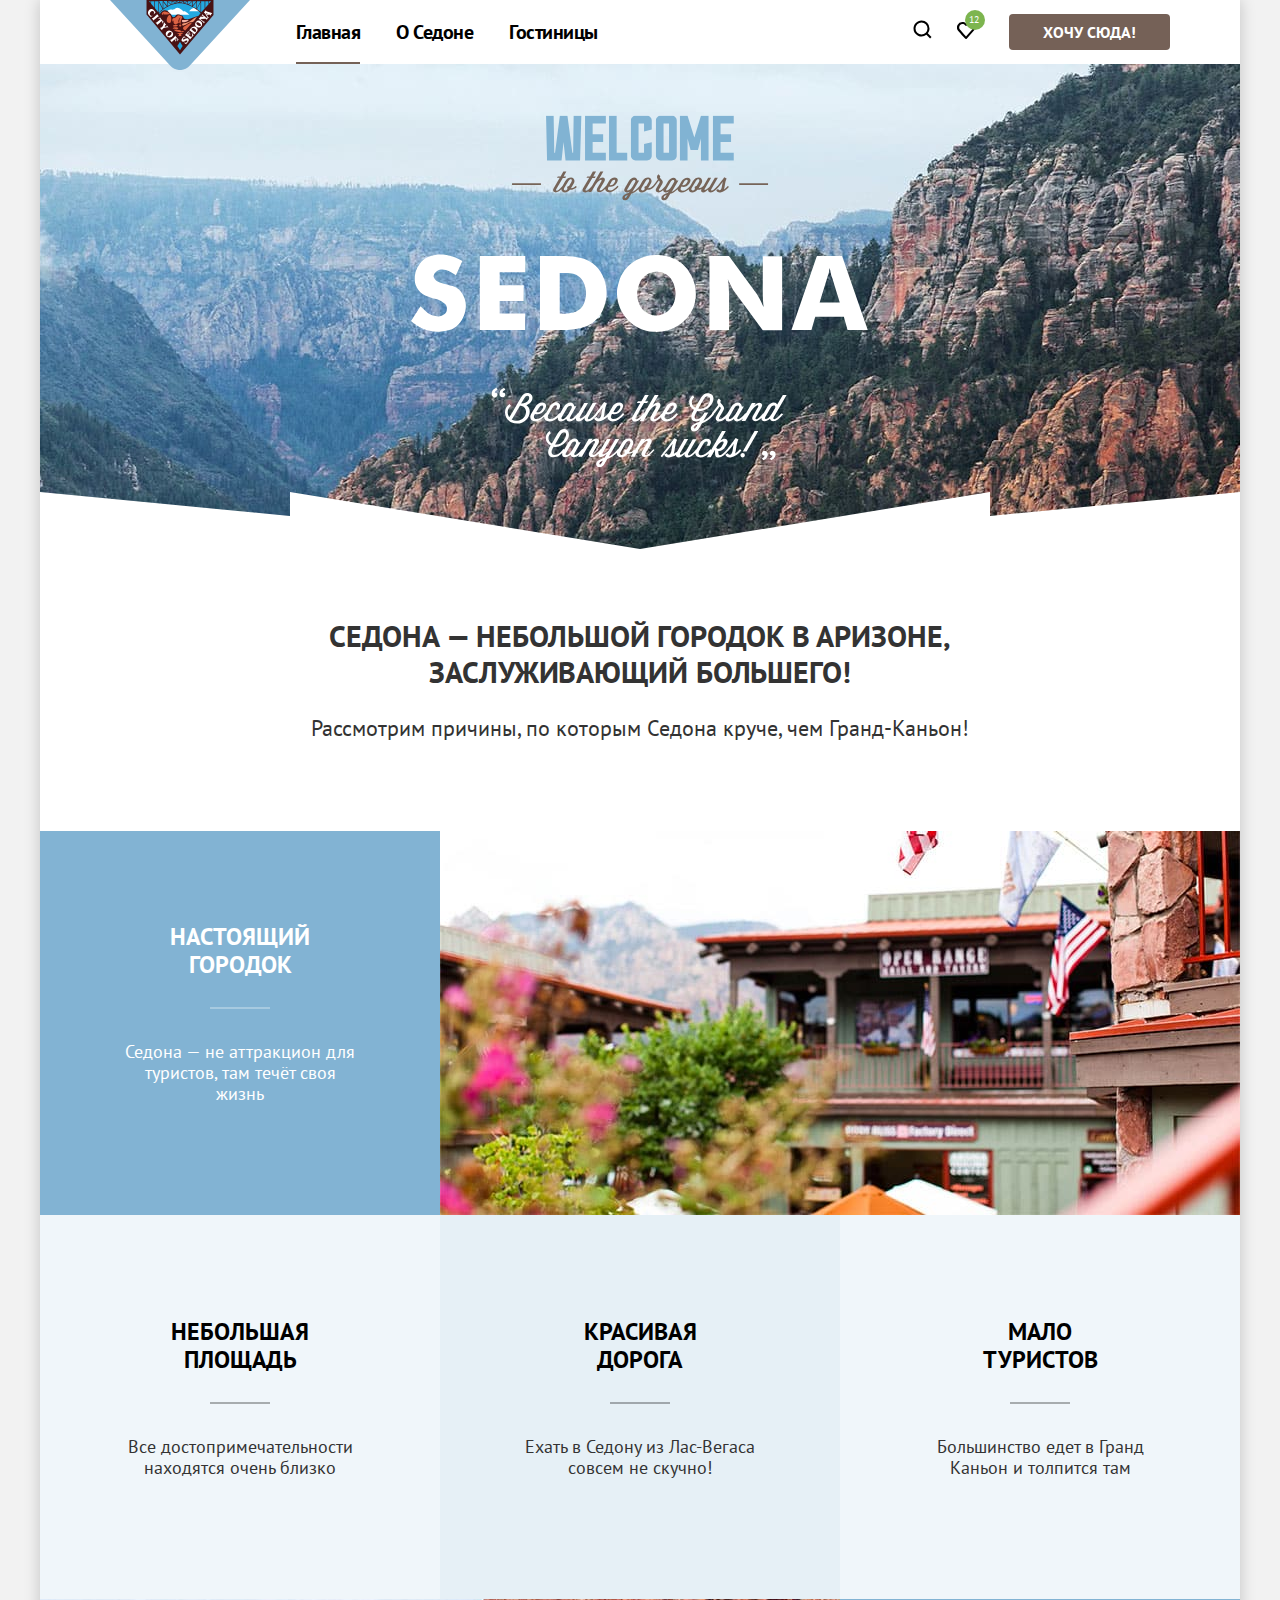
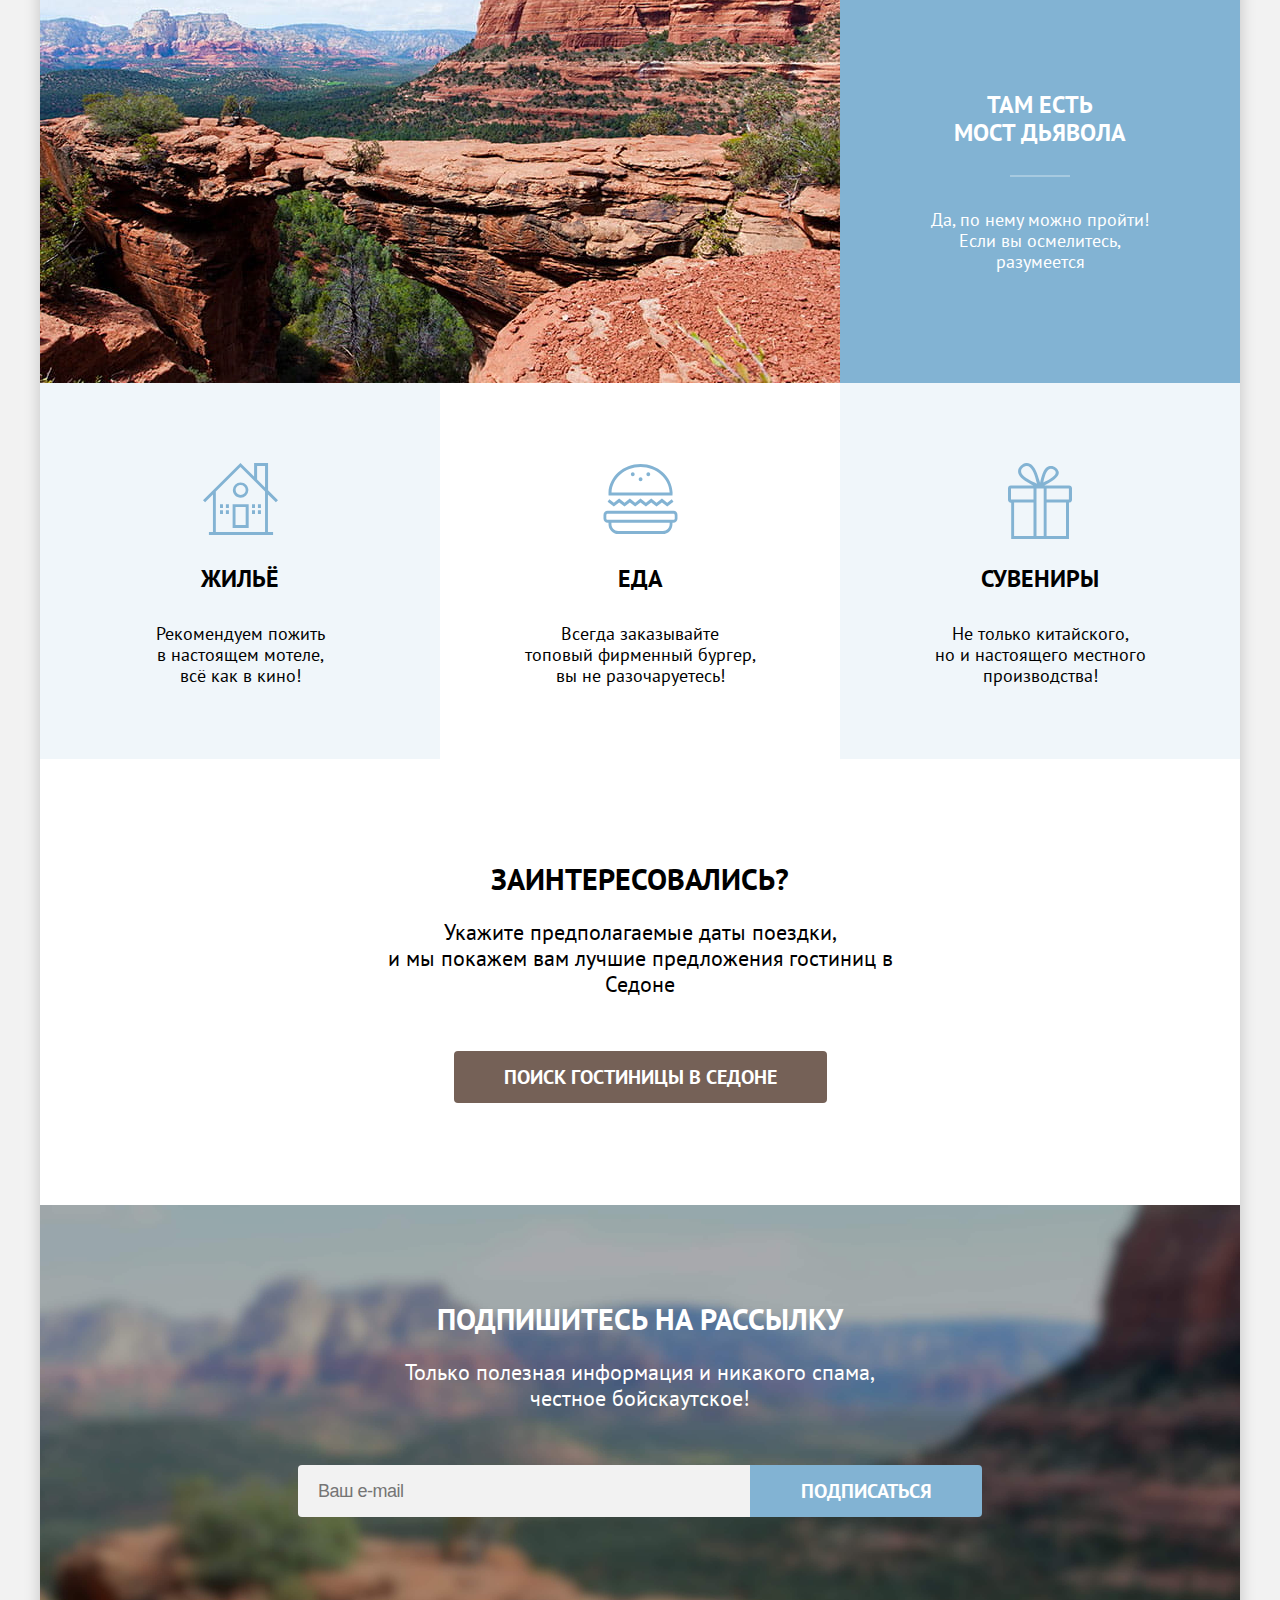
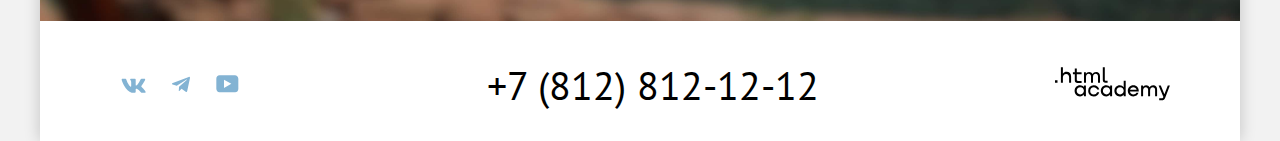
==== commit 4fd92dc9: "Merge pull request #15 from Ivan-Kozlow/master" ====
--- a/index.html
+++ b/index.html
@@ -9,7 +9,7 @@
     <!-- Отключение формирования ссылки у номера телефона на iOS -->
     <meta name="format-detection" content="telephone=no">
     <link rel="stylesheet" href="styles/styles.css">
-    <link rel="shortcut icon" href="favicon.ico">
+    <link rel="shortcut icon" href="images/favicon.png">
 
     <title>Главная</title>
   </head>
@@ -18,8 +18,8 @@
     <div class="container__content">
       <header class="header">
         <nav class="header__container">
-          <div class="header__left">
-            <a class="header__logo" href="#">
+          <div>
+            <a class="header__logo" href="index.html">
               <svg width="140" height="70" fill="#fff" xmlns="http://www.w3.org/2000/svg">
                 <g clip-path="url(#a)">
                   <path d="M140 0H0l60.36 65.7c5.28 5.8 14 5.8 19.28 0L140 0Z" fill="#81B3D3" />
@@ -49,14 +49,14 @@
               </svg>
             </a>
             <div class="header__links">
-              <a class="header__link header__link-active" href="#">Главная</a>
+              <a class="header__link header__link-active" href="index.html">Главная</a>
               <a class="header__link" href="#">О Седоне</a>
               <a class="header__link" href="catalog.html">Гостиницы</a>
             </div>
           </div>
 
           <div class="header__right">
-            <a class="header__link header__link-right" href="#">
+            <a class="header__link-right" href="#">
               <span class="visually-hidden">Поиск</span>
               <svg width="20" height="20" fill="#000" xmlns="http://www.w3.org/2000/svg">
                 <path
@@ -79,7 +79,7 @@
         <h1 class="visually-hidden">Седона</h1>
         <div class="hero"></div>
         <div class="about about__container">
-          <p class="about__title title">Седона — небольшой городок в Аризоне,
+          <p class="about__title title">Седона — небольшой городок в Аризоне,<br>
             заслуживающий большего!</p>
           <p>Рассмотрим причины, по которым Седона круче, чем Гранд-Каньон!</p>
         </div>
@@ -137,10 +137,10 @@
         </section>
         <!-- Блок подписки -->
         <form class="subscribe__form subscribe-image" action="https://echo.htmlacademy.ru/" method="post">
-          <h2 class="title subscribe-title">Подпишитесь на рассылку</h2>
+          <h2 class="subscribe__title title">Подпишитесь на рассылку</h2>
           <p class="subscribe__text">Только полезная информация и никакого спама, <br> честное бойскаутское!</p>
           <div class="subscribe__block">
-            <input class="subscribe__mail" title="" type="email" name="mail" placeholder="Ваш e-mail" required>
+            <input class="subscribe__mail" type="email" name="mail" placeholder="Ваш e-mail" title="" required>
             <button class="subscribe__button button" type="submit">Подписаться</button>
           </div>
         </form>
@@ -174,7 +174,7 @@
           <div class="footer__center">
             <a class="footer__center-tel" href="tel:+78128121212">+7 (812) 812-12-12</a>
           </div>
-          <div class="footer-right">
+          <div class="footer__right">
             <a href="https://htmlacademy.ru/">
               <svg class="footer__logo-academy" width="115" height="34" fill="#000" xmlns="http://www.w3.org/2000/svg">
                 <path
@@ -187,7 +187,7 @@
 
       <div class="modal__wrapper" id="popupWrapper">
         <div class="modal" id="popup">
-          <button class="modal__close-button button" id="popapCloseBtn">
+          <button class="modal__close-button button" type="button" id="popapCloseBtn">
             <span class="visually-hidden">Закрыть</span>
           </button>
           <section>
@@ -196,28 +196,26 @@
               <label class="form__label-entry">
                 <span class="form__modal-title">Дата Заезда:</span>
                 <span class="form__block-relative">
-                  <input class="form__modal-input form__input-calendar" maxlength="20" type="text"
-                    pattern="[0-9]{1,2} [а-я]{3,8} [0-9]{4}" name="date-arrival" placeholder="Укажите дату"
-                    value="27 апреля 2020">
+                  <input class="form__modal-input form__input-calendar" type="text" name="date-arrival"
+                    value="27 апреля 2020" placeholder="Укажите дату" pattern="[0-9]{1,2} [а-я]{3,8} [0-9]{4}">
                   <span class="form__modal-error-text">Мы не можем отправить вас в прошлое.</span>
                 </span>
               </label>
               <label class="form__label-exit">
                 <span class="form__modal-title">Дата Выезда:</span>
                 <span class="form__block-relative">
-                  <input class="form__modal-input form__input-calendar" maxlength="20" type="text"
-                    pattern="[0-9]{1,2} [а-я]{3,8} [0-9]{4}" name="date-departure" placeholder="Укажите дату"
-                    value="1 сентября 2023">
+                  <input class="form__modal-input form__input-calendar" type="text" name="date-departure"
+                    value="1 сентября 2023" placeholder="Укажите дату" pattern="[0-9]{1,2} [а-я]{3,8} [0-9]{4}">
                   <span>На эти даты есть свободные номера. Пока есть.</span>
                 </span>
               </label>
               <div class="form__block">
                 <div class="form__label-adults">
                   <label class="form__modal-title" for="numberAdults">Взрослые:</label>
-                  <input class="form__modal-input form__input-adults" type="number" name="adults" value="2" max="999"
-                    id="numberAdults">
-                  <button class="form__modal-button-minus"></button>
-                  <button class="form__modal-button-plus"></button>
+                  <input class="form__modal-input form__input-adults" type="number" name="adults" id="numberAdults"
+                    value="2" max="999">
+                  <button class="form__modal-button-minus" type="button"></button>
+                  <button class="form__modal-button-plus" type="button"></button>
                 </div>
                 <span class="form__label-child">
                   <label class="form__modal-title" for="numberChild">Дети:</label>
@@ -234,10 +232,10 @@
                       будут с вами, возраст которых от 6 до 18
                       лет. Дети до 6 лет размещаются бесплатно.</span>
                   </span>
-                  <input class="form__modal-input form__input-child" type="number" name="child" value="2" max="999"
-                    id="numberChild">
-                  <button class="form__modal-button-minus"></button>
-                  <button class="form__modal-button-plus"></button>
+                  <input class="form__modal-input form__input-child" type="number" name="child" id="numberChild"
+                    value="2" max="999">
+                  <button class="form__modal-button-minus" type="button"></button>
+                  <button class="form__modal-button-plus" type="button"></button>
                 </span>
               </div>
               <button class="form__modal-button-search button">Найти</button>
--- a/styles/styles.css
+++ b/styles/styles.css
@@ -1,1589 +1,1582 @@
 @font-face {
-  font-family: 'PT Sans';
-  src: url('FileName.eot');
-  src: url('../fonts/ptsans-400.woff2') format('woff');
-  font-style: normal;
-  font-weight: 400;
-  font-display: swap;
+	font-family: "PT Sans";
+	src: url("FileName.eot");
+	src: url("../fonts/ptsans-400.woff2") format("woff");
+	font-style: normal;
+	font-weight: 400;
+	font-display: swap;
 }
 
 @font-face {
-  font-family: 'PT Sans';
-  src: url('../fonts/ptsans-700.woff2') format('woff');
-  font-style: normal;
-  font-weight: 700;
-  font-display: swap;
+	font-family: "PT Sans";
+	src: url("../fonts/ptsans-700.woff2") format("woff");
+	font-style: normal;
+	font-weight: 700;
+	font-display: swap;
 }
 
 *,
-*:before,
-*:after {
-  -moz-box-sizing: border-box;
-  -webkit-box-sizing: border-box;
-  box-sizing: border-box;
-}
-
-a,
+*::before,
+*::after {
+	-moz-box-sizing: border-box;
+	-webkit-box-sizing: border-box;
+	box-sizing: border-box;
+}
+
 a:visited {
-  text-decoration: none;
+	text-decoration: none;
 }
 
 /*-------------------*/
 
 body {
-  font-family: "PT Sans", sans-serif;
-  font-weight: 400;
-  font-size: 100%;
-  background-color: #F2F2F2;
-  padding: 0;
-  margin: 0;
-  height: 100%;
-  width: 100%;
-  line-height: 1;
-  -ms-text-size-adjust: 100%;
-  -moz-text-size-adjust: 100%;
-  -webkit-text-size-adjust: 100%;
+	font-family: "PT Sans", sans-serif;
+	font-size: 100%;
+	background-color: #F2F2F2;
+	padding: 0;
+	margin: 0;
+	height: 100%;
+	width: 100%;
+	line-height: 1;
+	-ms-text-size-adjust: 100%;
+	-moz-text-size-adjust: 100%;
+	-webkit-text-size-adjust: 100%;
 }
 
 .visually-hidden {
-  position: absolute;
-  width: 1px;
-  height: 1px;
-  margin: -1px;
-  padding: 0;
-  border: 0;
-  clip: rect(0 0 0 0);
-  overflow: hidden;
+	position: absolute;
+	width: 1px;
+	height: 1px;
+	margin: -1px;
+	padding: 0;
+	border: 0;
+	clip: rect(0 0 0 0);
+	overflow: hidden;
 }
 
 .container__content {
-  min-height: 100%;
-  max-width: 1200px;
-  box-shadow: 0 0 15px rgba(0, 0, 0, 0.2);
-  margin: 0 auto;
-  display: flex;
-  flex-direction: column;
-  overflow: hidden;
-}
-
-[class$='container'] {
-  max-width: 1060px;
-  margin: 0 auto;
+	min-height: 100%;
+	max-width: 1200px;
+	box-shadow: 0 0 15px rgba(0, 0, 0, 0.2);
+	margin: 0 auto;
+	display: flex;
+	flex-direction: column;
+	overflow: hidden;
+}
+
+[class$="container"] {
+	max-width: 1060px;
+	margin: 0 auto;
 }
 
 @media (max-width: 1100px) {
-  [class$='container'] {
-    padding: 0 10px;
-  }
+	[class$="container"] {
+		padding: 0 10px;
+	}
 }
 
 .title {
-  text-transform: uppercase;
-  font-weight: 700;
-  margin: 0;
+	text-transform: uppercase;
+	font-weight: 700;
+	margin: 0;
 }
 
 .main {
-  flex: 1 1 auto;
-  background-color: #fff;
+	flex: 1 1 auto;
+	background-color: #fff;
 }
 
 .button {
-  font-family: inherit;
-  font-size: 16px;
-  font-weight: 700;
-  line-height: 20px;
-  text-transform: uppercase;
-  text-align: center;
-  color: #fff;
-  border: 0;
-  border-radius: 4px;
-  display: inline-block;
-  cursor: pointer;
+	font-family: inherit;
+	font-size: 16px;
+	font-weight: 700;
+	line-height: 20px;
+	text-transform: uppercase;
+	text-decoration: none;
+	text-align: center;
+	color: #fff;
+	border: 0;
+	border-radius: 4px;
+	display: inline-block;
+	cursor: pointer;
 }
 
 .button:hover {
-  background-color: #615048;
+	background-color: #615048;
 }
 
 .button:active {
-  background-color: #756157;
-  color: rgba(255, 255, 255, 0.3);
+	background-color: #756157;
+	color: rgba(255, 255, 255, 0.3);
 }
 
 /* =========Шапка============= */
 .header {
-  font-size: 20px;
-  line-height: 24px;
-  min-height: 63px;
-  background-color: #fff;
+	font-size: 20px;
+	line-height: 24px;
+	min-height: 63px;
+	background-color: #fff;
 }
 
 .header__container {
-  display: flex;
-  justify-content: space-between;
+	display: flex;
+	justify-content: space-between;
 }
 
 .header__logo {
-  position: absolute;
-  top: 0;
-  z-index: 2;
+	position: absolute;
+	top: 0;
+	z-index: 2;
 }
 
 .header__logo:hover svg {
-  fill: rgb(61, 198, 252);
+	fill: rgb(61, 198, 252);
 }
 
 .header__link-right:hover svg {
-  fill: #756157;
+	fill: #756157;
 }
 
 .header__links {
-  padding-left: 170px;
+	padding-left: 170px;
 }
 
 .header__link:hover {
-  color: #756257;
+	color: #756257;
 }
 
 .header__link-active {
-  position: relative;
+	position: relative;
 }
 
 .header__link-active::after {
-  content: '';
-  width: calc(100% - 31.5px);
-  height: 2px;
-  left: 16px;
-  bottom: 0;
-  background-color: #756257;
-  position: absolute;
+	content: "";
+	width: calc(100% - 31.5px);
+	height: 2px;
+	left: 16px;
+	bottom: 0;
+	background-color: #756257;
+	position: absolute;
 }
 
 .header__link {
-  font-weight: 700;
-  padding: 20px 15.7px;
-  text-decoration: none;
-  letter-spacing: -0.5px;
-  color: #000;
-  display: inline-block;
+	font-weight: 700;
+	padding: 20px 15.6px;
+	text-decoration: none;
+	letter-spacing: -0.5px;
+	color: #000;
+	display: inline-block;
 }
 
 .header__right {
-  display: flex;
-  align-items: center;
+	display: flex;
+	align-items: center;
 }
 
 .header__link-right {
-  padding: 16px 12px;
-  cursor: pointer;
+	padding: 16px 12px;
+	cursor: pointer;
 }
 
 .header__link-heart {
-  position: relative;
-  top: 2px;
+	position: relative;
+	top: 2px;
 }
 
 .header__link-favourite-decor {
-  font-size: 10px;
-  line-height: 10px;
-  color: #fff;
-  position: absolute;
-  width: 20px;
-  height: 20px;
-  top: 4px;
-  right: 4px;
-  padding: 5px 5px 5px 4px;
-  background-color: #7DB54F;
-  border-radius: 50%;
+	font-size: 10px;
+	line-height: 10px;
+	color: #fff;
+	position: absolute;
+	width: 20px;
+	height: 20px;
+	top: 4px;
+	right: 4px;
+	padding: 5px 5px 5px 4px;
+	background-color: #7DB54F;
+	border-radius: 50%;
 }
 
 .header__button {
-  font-size: 16px;
-  margin-left: 20px;
-  padding: 8px 34px;
-  background-color: #756157;
-  border-radius: 4px;
+	font-size: 16px;
+	margin-left: 20px;
+	padding: 8px 34px;
+	background-color: #756157;
+	border-radius: 4px;
 }
 
 /* =============HERO============= */
 .hero {
-  background: gray url("../images/hero.jpg") 0 0/ 100% no-repeat;
-  max-width: 100%;
-  height: 485px;
-  position: relative;
+	background: gray url("../images/hero.jpg") 0 0/ 100% no-repeat;
+	max-width: 100%;
+	height: 485px;
+	position: relative;
 }
 
 .hero::after {
-  content: '';
-  width: 38.16%;
-  height: 72.57%;
-  background: url('../images/svg-symbol/welcome.svg') 0 0 / 100% no-repeat;
-  position: absolute;
-  top: 52%;
-  left: 50%;
-  transform: translate(-50%, -57%);
+	content: "";
+	width: 38.16%;
+	height: 72.57%;
+	background: url("../images/svg-symbol/welcome.svg") 0 0 / 100% no-repeat;
+	position: absolute;
+	top: 52%;
+	left: 50%;
+	transform: translate(-50%, -57%);
 }
 
 .hero::before {
-  content: '';
-  width: 100%;
-  height: 57px;
-  background: url('../images/svg-symbol/hero-decor.svg') 0 0 / 100% no-repeat;
-  position: absolute;
-  bottom: 0;
-  left: 0;
+	content: "";
+	width: 100%;
+	height: 57px;
+	background: url("../images/svg-symbol/hero-decor.svg") 0 0 / 100% no-repeat;
+	position: absolute;
+	bottom: 0;
+	left: 0;
 }
 
 /* ===========About=========== */
 .about {
-  font-size: 22px;
-  line-height: 26px;
-  color: #333;
-  text-align: center;
-  margin-bottom: 90px;
+	font-size: 22px;
+	line-height: 26px;
+	color: #333;
+	text-align: center;
+	margin-bottom: 90px;
 }
 
 .about__title {
-  font-size: 30px;
-  line-height: 36px;
-  max-width: 620px;
-  text-align: center;
-  margin: 69px auto 25px auto;
+	font-size: 30px;
+	line-height: 36px;
+	text-align: center;
+	margin: 69px auto 25px auto;
+  letter-spacing: -0.1px;
 }
 
 /* ==========Особенности=============== */
 .features__list {
-  display: flex;
-  flex-wrap: wrap;
-  list-style: none;
+	display: flex;
+	flex-wrap: wrap;
+	list-style: none;
+	margin: 0;
+	padding: 0;
 }
 
 .features__item {
-  flex: 1 1 400px;
-  padding: 115px 83px 121px;
-  text-align: center;
-  color: #fff;
+	flex: 1 1 400px;
+	padding: 115px 83px 121px;
+	text-align: center;
+	color: #fff;
 }
 
 .block-blue {
-  background-color: #82B3D3;
-  padding: 92px 82px 102px;
+	background-color: #82B3D3;
+	padding: 92px 82px 102px;
 }
 
 .features__item-decor {
-  padding-top: 103px;
-  background-color: rgba(131, 179, 211, 0.12);
+	padding-top: 103px;
+	background-color: rgba(131, 179, 211, 0.12);
 }
 
 .features__item-dark-gray {
-  background-color: rgba(131, 179, 211, 0.2);
-}
-
-.features__list {
-  margin: 0;
-  padding: 0;
+	background-color: rgba(131, 179, 211, 0.2);
 }
 
 .features__list h2 {
-  color: #000;
-  margin: 0;
-  padding: 0;
-  position: relative;
+	color: #000;
+	margin: 0;
+	padding: 0;
+	position: relative;
 }
 
 .features__list p {
-  color: #333;
+	color: #333;
 }
 
 .features__city {
-  display: flex;
-  flex-wrap: wrap;
+	display: flex;
+	flex-wrap: wrap;
 }
 
 .features__city img {
-  vertical-align: top;
-  max-width: 100%;
-  margin: 0 auto;
-  height: 100%;
+	vertical-align: top;
+	max-width: 100%;
+	margin: 0 auto;
+	height: 100%;
 }
 
 .features__devils-bridge {
-  display: flex;
-  flex-wrap: wrap;
+	display: flex;
+	flex-wrap: wrap;
 }
 
 .features__devils-bridge img {
-  vertical-align: top;
-  max-width: 100%;
-  margin: 0 auto;
-  height: 100%;
+	vertical-align: top;
+	max-width: 100%;
+	margin: 0 auto;
+	height: 100%;
 }
 
 .block-blue h2 {
-  position: relative;
+	position: relative;
 }
 
 .block-blue h2::after {
-  content: '';
-  width: 60px;
-  height: 2px;
-  background-color: rgba(255, 255, 255, 0.3);
-  position: absolute;
-  bottom: -30px;
-  left: 50%;
-  transform: translate(-50%, 0);
+	content: "";
+	width: 60px;
+	height: 2px;
+	background-color: rgba(255, 255, 255, 0.3);
+	position: absolute;
+	bottom: -30px;
+	left: 50%;
+	transform: translate(-50%, 0);
 }
 
 .features__item-decor h2::after {
-  content: '';
-  width: 60px;
-  height: 2px;
-  background-color: rgba(0, 0, 0, 0.3);
-  position: absolute;
-  bottom: -30px;
-  left: 50%;
-  transform: translate(-50%, 0);
+	content: "";
+	width: 60px;
+	height: 2px;
+	background-color: rgba(0, 0, 0, 0.3);
+	position: absolute;
+	bottom: -30px;
+	left: 50%;
+	transform: translate(-50%, 0);
 }
 
 .features__item h2 {
-  margin: 0 0 62px 0;
-  padding: 0;
-  font-size: 24px;
-  line-height: 28px;
+	margin: 0 0 62px 0;
+	padding: 0;
+	font-size: 24px;
+	line-height: 28px;
 }
 
 .features__item p {
-  margin: 0;
-  padding: 0;
-  font-size: 18px;
-  line-height: 21px;
+	margin: 0;
+	padding: 0;
+	font-size: 18px;
+	line-height: 21px;
 }
 
 /* ========Осовные преимущества========== */
 .advantages__wrapper {
-  display: flex;
-  flex-wrap: wrap;
+	display: flex;
+	flex-wrap: wrap;
 }
 
 .advantages__block {
-  padding: 182px 77px 73px;
-  flex: 1 1 400px;
-  text-align: center;
-  position: relative;
+	padding: 182px 77px 73px;
+	flex: 1 1 400px;
+	text-align: center;
+	position: relative;
 }
 
 .advantages__block h2 {
-  margin: 0;
-  padding: 0;
-  font-size: 24px;
-  line-height: 28px;
+	margin: 0;
+	padding: 0;
+	font-size: 24px;
+	line-height: 28px;
 }
 
 .advantages__block p {
-  font-size: 18px;
-  line-height: 21px;
-  margin: 0;
-  margin-top: 30px;
+	font-size: 18px;
+	line-height: 21px;
+	margin: 0;
+	margin-top: 30px;
 }
 
 .advantages__housing::before {
-  content: '';
-  width: 77px;
-  height: 72px;
-  position: absolute;
-  top: 80px;
-  left: 50%;
-  transform: translate(-50%, 0);
-  background: url('../images/svg-symbol/house.svg') no-repeat;
+	content: "";
+	width: 77px;
+	height: 72px;
+	position: absolute;
+	top: 80px;
+	left: 50%;
+	transform: translate(-50%, 0);
+	background: url("../images/svg-symbol/house.svg") no-repeat;
 }
 
 .advantages__meal::before {
-  content: '';
-  width: 76px;
-  height: 72px;
-  position: absolute;
-  top: 80px;
-  left: 50%;
-  transform: translate(-50%, 0);
-  background: url('../images/svg-symbol/burger.svg') no-repeat;
+	content: "";
+	width: 76px;
+	height: 72px;
+	position: absolute;
+	top: 80px;
+	left: 50%;
+	transform: translate(-50%, 0);
+	background: url("../images/svg-symbol/burger.svg") no-repeat;
 }
 
 .advantages__souvenirs::before {
-  content: '';
-  width: 77px;
-  height: 76px;
-  position: absolute;
-  top: 80px;
-  left: 50%;
-  transform: translate(-50%, 0);
-  background: url('../images/svg-symbol/surprise.svg') no-repeat;
+	content: "";
+	width: 77px;
+	height: 76px;
+	position: absolute;
+	top: 80px;
+	left: 50%;
+	transform: translate(-50%, 0);
+	background: url("../images/svg-symbol/surprise.svg") no-repeat;
 }
 
 .advantages__block-gray {
-  background-color: rgba(131, 179, 211, 0.12);
+	background-color: rgba(131, 179, 211, 0.12);
 }
 
 /* ========Поиск======== */
 .search {
-  max-width: 592px;
-  text-align: center;
-  margin: 0 auto;
-  padding: 8.3% 8px;
+	max-width: 592px;
+	text-align: center;
+	margin: 0 auto;
+	padding: 8.5% 8px;
 }
 
 .search h2 {
-  font-size: 30px;
-  line-height: 36px;
-  margin-bottom: 20px;
+	font-size: 30px;
+	line-height: 36px;
+	margin-bottom: 20px;
 }
 
 .search p {
-  font-size: 22px;
-  line-height: 26px;
-  margin-bottom: 54px;
+	font-size: 22px;
+	line-height: 26px;
+	margin-bottom: 54px;
 }
 
 .search__result {
-  margin-right: 20px;
+	margin-right: 20px;
 }
 
 .search__link {
-  font-size: 20px;
-  font-weight: 700;
-  line-height: 36px;
-  text-transform: uppercase;
-  max-width: 376px;
-  color: #fff;
-  background-color: #756157;
-  border-radius: 4px;
-  padding: 8px 50px;
-  display: inline-block;
+	font-size: 20px;
+	font-weight: 700;
+	line-height: 36px;
+	text-transform: uppercase;
+	max-width: 376px;
+	color: #fff;
+	background-color: #756157;
+	border-radius: 4px;
+	padding: 8px 50px;
+	display: inline-block;
 }
 
 /* ============Подписка============ */
 .subscribe__form {
-  text-align: center;
-  padding: 8% 10px 7.8%;
-}
-
-.subscribe-title {
-  font-size: 30px;
-  line-height: 36px;
-  color: #fff;
-  margin-bottom: 20px;
+	text-align: center;
+	padding: 8% 10px 7.8%;
+}
+
+.subscribe__title {
+	font-size: 30px;
+	line-height: 36px;
+	color: #fff;
+	margin-bottom: 20px;
 }
 
 .subscribe__text {
-  font-size: 22px;
-  line-height: 26px;
-  color: #fff;
-  margin-bottom: 54px;
+	font-size: 22px;
+	line-height: 26px;
+	color: #fff;
+	margin-bottom: 54px;
 }
 
 .subscribe__block {
-  display: flex;
-  justify-content: center;
-  flex-wrap: wrap;
+	display: flex;
+	justify-content: center;
+	flex-wrap: wrap;
 }
 
 .subscribe__mail {
-  flex: 0 1 452px;
-  height: 52px;
-  border-radius: 4px 0 0 4px;
-  padding: 12px 20px;
-  border: 0;
-  font-size: 18px;
-  line-height: 24px;
-  background-color: #f2f2f2;
-  margin-bottom: 10px;
+	flex: 0 1 452px;
+	height: 52px;
+	border-radius: 4px 0 0 4px;
+	padding: 12px 20px;
+	border: 0;
+	font-size: 18px;
+	line-height: 24px;
+	background-color: #f2f2f2;
+	margin-bottom: 10px;
 }
 
 .subscribe__mail[placeholder] {
-  font-size: 18px;
-  line-height: 24px;
-  letter-spacing: -0.5px;
+	font-size: 18px;
+	line-height: 24px;
+	letter-spacing: -0.5px;
 }
 
 .subscribe__button {
-  font-size: 20px;
-  line-height: 36px;
-  width: 232px;
-  height: 52px;
-  background-color: #82B3D3;
+	font-size: 20px;
+	line-height: 36px;
+	width: 232px;
+	height: 52px;
+	border-radius: 0 4px 4px 0;
+	background-color: #82B3D3;
 }
 
 .subscribe__button:hover,
 .subscribe__button:focus {
-  background-color: #68A2CA;
+	background-color: #68A2CA;
 }
 
 .subscribe__button:active {
-  background-color: #82B3D3;
-  color: rgba(255, 255, 255, 0.3);
+	background-color: #82B3D3;
+	color: rgba(255, 255, 255, 0.3);
 }
 
 .subscribe-image {
-  background: gray url('../images/subscribe.jpg') 0 0 / cover no-repeat;
+	background: gray url("../images/subscribe.jpg") 0 0 / cover no-repeat;
 }
 
 /* =========Подвал========== */
 .footer {
-  min-height: 120px;
-  background-color: #fff;
+	min-height: 120px;
+	background-color: #fff;
 }
 
 .footer__container {
-  display: flex;
-  flex-wrap: wrap;
-  justify-content: space-between;
-  align-items: center;
-  margin-top: 37px;
+	display: flex;
+	flex-wrap: wrap;
+	justify-content: space-between;
+	align-items: center;
+	margin-top: 37px;
 }
 
 @media (max-width: 500px) {
-  .footer__container {
-    margin: 14px 0;
-  }
+	.footer__container {
+		margin: 14px 0;
+	}
 }
 
 .footer__left {
-  max-width: 156px;
+	max-width: 156px;
 }
 
 .footer__left a {
-  display: inline-block;
-  padding: 17px 11px;
-  margin-bottom: 15px;
+	display: inline-block;
+	padding: 17px 11px;
+	margin-bottom: 15px;
 }
 
 .footer__left-logo:hover,
 .footer__left-logo:focus {
-  fill: #68A2CA;
+	fill: #68A2CA;
 }
 
 .footer__left-logo:active {
-  fill: rgba(104, 162, 202, 0.3);
+	fill: rgba(104, 162, 202, 0.3);
 }
 
 .footer__center {
-  margin-bottom: 15px;
+	margin-bottom: 15px;
 }
 
 .footer__center-tel {
-  font-size: 40px;
-  line-height: 40px;
-  color: #000;
-  text-decoration: none;
+	font-size: 40px;
+	line-height: 40px;
+	color: #000;
+	text-decoration: none;
 }
 
 .footer__center-tel:hover,
 .footer__center-tel:focus {
-  color: #756157;
+	color: #756157;
 }
 
 .footer__center-tel:active {
-  color: rgba(117, 97, 87, 0.3);
-}
-
-.footer-right {
-  margin-bottom: 15px;
+	color: rgba(117, 97, 87, 0.3);
+}
+
+.footer__right {
+	margin-bottom: 15px;
 }
 
 .footer__logo-academy:hover,
 .footer__logo-academy:focus {
-  fill: #756157;
+	fill: #756157;
 }
 
 .footer__logo-academy:active {
-  fill: rgba(117, 97, 87, 0.3);
+	fill: rgba(117, 97, 87, 0.3);
 }
 
 /* -----------------------Каталог-------------------------------- */
 .header__inner {
-  background: gray url('../images/catalog-filter-bg.jpg') 0 0 / cover no-repeat;
-  padding-top: 35px;
-  padding-bottom: 42px;
-  color: #fff;
+	background: gray url("../images/catalog-filter-bg.jpg") 0 0 / cover no-repeat;
+	padding-top: 35px;
+	padding-bottom: 42px;
+	color: #fff;
 }
 
 .header__inner-title {
-  font-size: 60px;
-  line-height: 84px;
-  color: #fff;
-  margin-bottom: 4px;
-  text-transform: none;
+	font-size: 60px;
+	line-height: 84px;
+	color: #fff;
+	margin-bottom: 4px;
+	text-transform: none;
 }
 
 .breadcrumb {
-  margin-bottom: 44px;
+	margin-bottom: 44px;
 }
 
 @media (max-width: 768px) {
-  .header__inner-title {
-    font-size: 40px;
-    line-height: 50px;
-  }
-
-  .breadcrumb {
-    margin-top: 15px;
-    margin-bottom: 34px;
-  }
-}
-
+	.header__inner-title {
+		font-size: 40px;
+		line-height: 50px;
+	}
+
+	.breadcrumb {
+		margin-top: 15px;
+		margin-bottom: 34px;
+	}
+}
 
 .breadcrumb__item {
-  position: relative;
-  padding: 5px 0;
+	position: relative;
+	padding: 5px 0;
 }
 
 .breadcrumb__item:hover {
-  color: rgba(255, 255, 255, 0.6);
+	color: rgba(255, 255, 255, 0.6);
 }
 
 .breadcrumb__item:active {
-  color: rgba(255, 255, 255, 0.3);
+	color: rgba(255, 255, 255, 0.3);
 }
 
 .breadcrumb-house {
-  width: 13px;
-  height: 13px;
-  display: inline-block;
-  background: url('../images/svg-symbol/house-breadcrubs.svg') 0 0 / 100% no-repeat;
+	width: 13px;
+	height: 13px;
+	display: inline-block;
+	background: url("../images/svg-symbol/house-breadcrumbs.svg") 0 0 / 100% no-repeat;
 }
 
 .breadcrumb__item + .breadcrumb__item {
-  margin-left: 28px;
-}
-
-.breadcrumb__item:not(:last-child)::after {
-  content: '';
-  width: 8px;
-  height: 11px;
-  position: absolute;
-  top: 2px;
-  right: -20px;
-  background: url('../images/svg-symbol/arrow-filter.svg') 0 0 / cover no-repeat;
+	margin-left: 25px;
+	position: relative;
+}
+
+.breadcrumb__item + .breadcrumb__item::after {
+	content: "";
+	width: 8px;
+	height: 11px;
+	position: absolute;
+	top: 10px;
+	left: -20px;
+	background: url("../images/svg-symbol/arrow-filter.svg") 0 0 / cover no-repeat;
 }
 
 /* ============Фильтры============== */
 .filters__group {
-  border: 0;
-  margin: 0;
-  padding: 0;
-  margin-right: 66px;
-  margin-bottom: 30px;
+	border: 0;
+	margin: 0;
+	padding: 0;
+	margin-right: 66px;
+	margin-bottom: 30px;
 }
 
 .filters__form {
-  display: flex;
-  justify-content: space-between;
-  flex-wrap: wrap;
-}
-
-.filters-left {
-  display: flex;
-  flex-wrap: wrap;
-  justify-content: space-between;
+	display: flex;
+	justify-content: space-between;
+	flex-wrap: wrap;
+}
+
+.filters__left {
+	display: flex;
+	flex-wrap: wrap;
+	justify-content: space-between;
 }
 
 .filters__title {
-  font-size: 19.9px;
-  line-height: 24px;
-  font-weight: 700;
-  margin-bottom: 32px;
+	font-size: 19.9px;
+	line-height: 24px;
+	font-weight: 700;
+	margin-bottom: 32px;
+}
+
+.filters__title-price {
+  font-size: 19px;
 }
 
 .filters__item {
-  font-size: 18px;
-  line-height: 23px;
+	font-size: 18px;
+	line-height: 23px;
+  margin-left: 1px;
 }
 
 .filters__item label {
-  position: relative;
-  padding-left: 36px;
-  cursor: pointer;
+	position: relative;
+	padding-left: 36px;
+	cursor: pointer;
 }
 
 .filters__item:hover label {
-  opacity: 0.6;
+	opacity: 0.6;
 }
 
 .filters__item:active label {
-  opacity: 0.3;
+	opacity: 0.3;
 }
 
 .filters__checkbox + label::before {
-  content: '';
-  position: absolute;
-  top: 2px;
-  left: 0;
-  display: inline-block;
-  width: 20px;
-  height: 20px;
-  border-radius: 4px;
-  background-color: #fff;
+	content: "";
+	position: absolute;
+	top: 2px;
+	left: 0;
+	display: inline-block;
+	width: 20px;
+	height: 20px;
+	border-radius: 4px;
+	background-color: #fff;
 }
 
 .filters__checkbox:focus + label::before {
-  box-shadow: 0 0 0 3px rgba(131, 179, 211, 1);
+	box-shadow: 0 0 0 3px rgba(131, 179, 211, 1);
 }
 
 .filters__checkbox:checked + label::after {
-  content: url('../images/svg-symbol/current-input.svg');
-  position: absolute;
-  bottom: 3px;
-  left: 4px;
-  display: inline-block;
-  width: 20px;
-  height: 20px;
+	content: url("../images/svg-symbol/current-input.svg");
+	position: absolute;
+	bottom: 3px;
+	left: 4px;
+	display: inline-block;
+	width: 20px;
+	height: 20px;
 }
 
 .filters__radio {
-  position: relative;
-  outline: none;
+	position: relative;
+	outline: none;
+  display: none;
 }
 
 .filters__radio + label::before {
-  content: '';
-  position: absolute;
-  top: 2px;
-  left: 0;
-  display: inline-block;
-  width: 20px;
-  height: 20px;
-  border-radius: 50%;
-  background-color: #fff;
+	content: "";
+	position: absolute;
+	top: 2px;
+	left: 0;
+	display: inline-block;
+	width: 20px;
+	height: 20px;
+	border-radius: 50%;
+	background-color: #fff;
 }
 
 .filters__radio:checked + label::after {
-  content: '';
-  position: absolute;
-  bottom: 6px;
-  left: 5px;
-  display: inline-block;
-  width: 10px;
-  height: 10px;
-  border-radius: 50%;
-  background-color: #3F5E72;
+	content: "";
+	position: absolute;
+	bottom: 6px;
+	left: 5px;
+	display: inline-block;
+	width: 10px;
+	height: 10px;
+	border-radius: 50%;
+	background-color: #3F5E72;
 }
 
 .filters__radio:focus + label::before {
 
-  box-shadow: 0 0 0 3px rgba(131, 179, 211, 1);
+	box-shadow: 0 0 0 3px rgba(131, 179, 211, 1);
 }
 
 .filters-right {
-  display: flex;
-  flex-wrap: wrap;
+	display: flex;
+	flex-wrap: wrap;
 }
 
 .filters__group-price {
-  display: grid;
-  grid-template-columns: repeat(2, 143px);
-  grid-template-rows: 48px;
-  column-gap: 2px;
-  row-gap: 36px;
-  margin-right: 70px;
-  font-size: 0;
+	display: grid;
+	grid-template-columns: repeat(2, 143px);
+	grid-template-rows: 48px;
+	column-gap: 2px;
+	row-gap: 36px;
+	margin-right: 70px;
+	font-size: 0;
 }
 
 .filters__price-input {
-  font-family: "PT Sans", sans-serif;
-  font-size: 18px;
-  line-height: 24px;
-  font-weight: 700;
-  max-width: 143px;
-  padding: 12px 42px 12px 21px;
-  background-color: #F2F2F2;
-  border-radius: 4px 0 0 4px;
-  border: 0;
+	font-family: "PT Sans", sans-serif;
+	font-size: 18px;
+	line-height: 24px;
+	font-weight: 700;
+	max-width: 143px;
+	padding: 12px 42px 12px 21px;
+	background-color: #F2F2F2;
+	border-radius: 4px 0 0 4px;
+	border: 0;
+	-moz-appearance: textfield;
 }
 
 .filters__price-input::placeholder {
-  color: rgba(0, 0, 0, 0.636);
+	color: rgba(0, 0, 0, 0.64);
 }
 
 .filters__price-wrapper:hover .filters__price-input {
-  background-color: rgba(230, 230, 230, 1);
+	background-color: rgba(230, 230, 230, 1);
 }
 
 .filters__price-input:active {
-  outline: 0;
-  box-shadow: 0 0 0 2px rgb(0, 0, 0);
+	outline: 0;
+	box-shadow: 0 0 0 2px rgb(0, 0, 0);
 }
 
 .filters__price-input::-webkit-outer-spin-button,
 .filters__price-input::-webkit-inner-spin-button {
-  appearance: none;
-  margin: 0;
+	appearance: none;
+	margin: 0;
 }
 
 .filters__price-wrapper {
-  position: relative;
+	position: relative;
 }
 
 .filters__price-text {
-  position: absolute;
-  top: 28%;
-  right: 20px;
-  font-size: 18px;
-  line-height: 24px;
-  color: rgba(0, 0, 0, 0.4);
+	position: absolute;
+	top: 28%;
+	right: 20px;
+	font-size: 18px;
+	line-height: 24px;
+	color: rgba(0, 0, 0, 0.4);
 }
 
 .filters__price-max {
-  border-radius: 0 4px 4px 0;
+	border-radius: 0 4px 4px 0;
 }
 
 .range {
-  grid-column: 1 / -1;
-  margin-top: 7px;
-}
-
-.range-scale {
-  position: relative;
-  height: 4px;
-  background-color: rgba(255, 255, 255, .3);
-}
-
-.range-bar {
-  position: absolute;
-  height: 4px;
-  background-color: #fff;
-
-}
-
-.range-toggle {
-  position: absolute;
-  width: 20px;
-  height: 20px;
-  border-radius: 5px;
-  border: 0;
-  cursor: pointer;
-}
-
-.toggle-min {
-  top: -7px;
-  left: -10px;
-}
-
-.toggle-max {
-  top: -7px;
-  right: -10px;
-}
-
-.range-toggle:hover {
-  box-shadow: 0 4px 10px rgba(0, 0, 0, 0.25);
-}
-
-.range-toggle:focus {
-  box-shadow: 0 4px 10px rgba(0, 0, 0, 0.25);
-}
-
-.range-toggle:active {
-  box-shadow: 0 7px 15px rgba(0, 0, 0, 0.4);
-  border: 2px solid rgba(131, 179, 211, 1);
+	grid-column: 1 / -1;
+	margin-top: 7px;
+}
+
+.range__scale {
+	position: relative;
+	height: 4px;
+	background-color: rgba(255, 255, 255, 0.3);
+}
+
+.range__bar {
+	position: absolute;
+	height: 4px;
+	background-color: #fff;
+}
+
+.range__toggle {
+	position: absolute;
+	width: 20px;
+	height: 20px;
+	border-radius: 5px;
+	border: 0;
+	cursor: pointer;
+}
+
+.toggle__min {
+	top: -7px;
+	left: -10px;
+}
+
+.toggle__max {
+	top: -7px;
+	right: -10px;
+}
+
+.range__toggle:hover {
+	box-shadow: 0 4px 10px rgba(0, 0, 0, 0.25);
+}
+
+.range__toggle:focus {
+	box-shadow: 0 4px 10px rgba(0, 0, 0, 0.25);
+}
+
+.range__toggle:active {
+	box-shadow: 0 7px 15px rgba(0, 0, 0, 0.4);
+	border: 2px solid rgba(131, 179, 211, 1);
 }
 
 .filters__item:not(:last-child) {
-  margin-bottom: 16px;
+	margin-bottom: 16px;
 }
 
 .filters__buttons {
-  display: flex;
-  flex-wrap: wrap;
-  flex-direction: column;
+	display: flex;
+	flex-wrap: wrap;
+	flex-direction: column;
 }
 
 .button__sibmit-form {
-  padding: 8px 50px;
-  background-color: #82B3D3;
-  margin-top: 56px;
-  margin-bottom: 32px;
+	padding: 8px 50px;
+	background-color: #82B3D3;
+	margin-top: 56px;
+	margin-bottom: 32px;
 }
 
 @media (max-width: 568px) {
-  .filters__buttons {
-    flex-direction: row;
-    align-items: center;
-  }
-
-  .filters__buttons .button {
-    margin: 0;
-    margin-top: 25px;
-  }
+	.filters__buttons {
+		flex-direction: row;
+		align-items: center;
+	}
+
+	.filters__buttons .button {
+		margin: 0;
+		margin-top: 25px;
+	}
 }
 
 .button__sibmit-form:hover,
 .button__sibmit-form:focus {
-  background-color: #68A2CA;
+	background-color: #68A2CA;
 }
 
 .button__sibmit-form:active {
-  background-color: #82B3D3;
+	background-color: #82B3D3;
 }
 
 .button__reset-form {
-  background-color: transparent;
-  padding: 8px 57.5px;
+	background-color: transparent;
+	padding: 8px 57.5px;
 }
 
 .button__reset-form:hover {
-  background-color: transparent;
-  color: rgba(255, 255, 255, 0.3);
+	background-color: transparent;
+	color: rgba(255, 255, 255, 0.3);
 }
 
 .button__reset-form:focus {
 
-  background-color: transparent;
+	background-color: transparent;
 }
 
 .button__reset-form:active {
-  background-color: transparent;
-  color: rgba(255, 255, 255, 0.3);
+	background-color: transparent;
+	color: rgba(255, 255, 255, 0.3);
 }
 
 @media (max-width: 1054px) {
-  .header__inner {
-    padding-left: 5px;
-    padding-right: 5px;
-  }
+	.header__inner {
+		padding-left: 5px;
+		padding-right: 5px;
+	}
 }
 
 /* ===========Каталог товаров============== */
-.container-header {
-  display: flex;
-  flex-wrap: wrap;
-  padding-top: 50px;
+.container__header {
+	display: flex;
+	flex-wrap: wrap;
+	padding-top: 50px;
 }
 
 .catalog__searching-result {
-  font-size: 30px;
-  line-height: 36px;
-  text-transform: uppercase;
-  font-weight: 700;
-  margin: 0 auto 15px 0;
-  align-self: center;
-}
-
-.sort-products {
-  font-size: 18px;
-  line-height: 21px;
-  color: #333;
-  width: 292px;
-  height: 49px;
-  padding: 10px 20px;
-  border: 2px solid #E5E5E5;
-  border-radius: 4px;
-  font-family: inherit;
-  margin-right: 70px;
-  margin-bottom: 15px;
-  cursor: pointer;
-  appearance: none;
-  background: url("../images/svg-symbol/select-arrow.svg") right 18px center no-repeat;
-}
-
-.sort-products:hover {
-  border: 2px solid #68A2CA;
-}
-
-.sort-products:active {
-  border: 2px solid #3F5E72;
-}
-
-.sort-products:disabled {
-  border: 2px solid rgba(0, 0, 0, 0.3);
-  opacity: 0.3;
-}
-
-.catalog-view {
-  display: inline-block;
-  width: 48px;
-  height: 48px;
-  align-items: center;
-  padding: 14px 12px;
-  border-radius: 4px;
-  text-align: center;
-  border: 2px solid #E5E5E5;
-}
-
-.catalog-view-active {
-  border: 2px solid #000;
-}
-
-.catalog-view:hover {
-  border: 2px solid #000;
-}
-
-.catalog-view:active {
-  border: 2px solid #68A2CA;
-}
-
-
-.catalog-view:not(:last-child) {
-  margin-right: 4px;
+	font-size: 30px;
+	line-height: 36px;
+	text-transform: uppercase;
+	font-weight: 700;
+	margin: 0 auto 15px 0;
+	align-self: center;
+}
+
+.sort__products {
+	font-size: 18px;
+	line-height: 21px;
+	color: #333;
+	width: 292px;
+	height: 49px;
+	padding: 10px 15px;
+	border: 2px solid #E5E5E5;
+	border-radius: 4px;
+	font-family: inherit;
+	margin-right: 70px;
+	margin-bottom: 15px;
+	cursor: pointer;
+	appearance: none;
+	background: url("../images/svg-symbol/select-arrow.svg") right 18px center no-repeat;
+}
+
+.sort__products:hover {
+	border: 2px solid #68A2CA;
+}
+
+.sort__products:active {
+	border: 2px solid #3F5E72;
+}
+
+.sort__products:disabled {
+	border: 2px solid rgba(0, 0, 0, 0.3);
+	opacity: 0.3;
+}
+
+.catalog__view {
+	display: inline-block;
+	width: 48px;
+	height: 48px;
+	align-items: center;
+	padding: 15px 13px;
+	border-radius: 4px;
+	text-align: center;
+	border: 2px solid #E5E5E5;
+}
+
+.catalog__view-active {
+	border: 2px solid #000;
+}
+
+.catalog__view:hover {
+	border: 2px solid #000;
+}
+
+.catalog__view:active {
+	border: 2px solid #68A2CA;
+}
+
+
+.catalog__view:not(:last-child) {
+	margin-right: 4px;
 }
 
 /* =========Товары=========== */
 
 .catalog__products {
-  display: grid;
-  grid-template-columns: repeat(auto-fit, minmax(300px, 1fr));
-  gap: 18px;
-  padding: 24px 0 40px;
-  border-bottom: 1px solid #E6E6E6;
+	display: grid;
+	grid-template-columns: repeat(auto-fit, minmax(300px, 1fr));
+	gap: 18px;
+	padding: 24px 0 40px;
+	border-bottom: 1px solid #E6E6E6;
 }
 
 .product__card {
-  padding: 20px;
-  border: 1px solid #E6E6E6;
-  display: flex;
-  flex-direction: column;
+	padding: 20px;
+	border: 1px solid #E6E6E6;
+	display: flex;
+	flex-direction: column;
 }
 
 .product__card-image {
-  display: block;
-  margin-bottom: 16px;
+	display: block;
+	margin-bottom: 16px;
 }
 
 .product__card-image img {
-  max-width: 100%;
-  object-fit: cover;
-  vertical-align: top;
+	max-width: 100%;
+	object-fit: cover;
+	vertical-align: top;
 }
 
 .product__card-title {
-  font-weight: 700;
-  font-size: 24px;
-  line-height: 28px;
-  flex: 1 0 auto;
-  margin: 0;
-  margin-bottom: 16px;
+	font-weight: 700;
+	font-size: 24px;
+	line-height: 28px;
+	flex: 1 0 auto;
+	margin: 0;
+	margin-bottom: 16px;
 }
 
 .product__card-info {
-  display: grid;
-  grid-template-columns: 1fr 1fr;
-  column-gap: 20px;
-  row-gap: 16px;
+	display: grid;
+	grid-template-columns: 1fr 1fr;
+	column-gap: 20px;
+	row-gap: 16px;
 }
 
 .product__card-info p {
-  margin: 0;
+	margin: 0;
 }
 
 .product__card-info b {
-  margin: 0;
+	margin: 0;
 }
 
 .product__card-house-type {
-  font-size: 18px;
-  line-height: 21px;
-  color: #333;
+	font-size: 18px;
+	line-height: 21px;
+	color: #333;
 }
 
 .product__card-price {
-  font-size: 18px;
-  font-weight: 400;
-  line-height: 21px;
-  justify-self: end;
-  color: #333;
+	font-size: 18px;
+	font-weight: 400;
+	line-height: 21px;
+	justify-self: end;
+	color: #333;
 }
 
 .button__card-detailed {
-  font-weight: 700;
-  line-height: 20px;
-  padding-top: 8px;
-  padding-bottom: 8px;
-  background-color: #756157;
+	font-weight: 700;
+	line-height: 20px;
+	padding-top: 8px;
+	padding-bottom: 8px;
+	background-color: #756157;
 }
 
 .button__card-favourites {
-  font-weight: 700;
-  line-height: 20px;
-  background-color: #82B3D3;
-  cursor: pointer;
-  padding: 8px 0;
-}
-
-.product__card-rating {
-  min-width: 100%;
+	font-weight: 700;
+	line-height: 20px;
+	background-color: #82B3D3;
+	cursor: pointer;
+	padding: 8px 0;
 }
 
 .button__card-active {
-  background-color: #7DB54F;
+	background-color: #7DB54F;
 }
 
 .button__card-favourites:hover,
 .button__card-favourites:focus {
-  background-color: #68A2CA;
+	background-color: #68A2CA;
 }
 
 .button__card-favourites:active {
-  background-color: #82B3D3;
+	background-color: #82B3D3;
+}
+
+.product__card-rating {
+	font-weight: 400;
+	background-color: #F2F2F2;
+	color: #333;
+	min-width: 100%;
+	padding-top: 9px;
+	padding-bottom: 9px;
 }
 
 .product__card-rating:hover,
-.product__card-rating:active,
-.product__card-rating {
-  font-weight: 400;
-  background-color: #F2F2F2;
-  color: #333;
-  max-width: 140px;
-  padding-top: 9px;
-  padding-bottom: 9px;
+.product__card-rating:active {
+	background-color: #F2F2F2;
+	color: #333;
 }
 
 .button__card-active:hover,
 .button__card-active:focus {
-  background-color: #6C9E42;
+	background-color: #6C9E42;
 }
 
 .button__card-active:active {
-  background-color: #7DB54F;
+	background-color: #7DB54F;
 }
 
 /* ============Звёздный рэйтинг товаров============= */
 .product__card-star {
-  align-self: center;
-  width: 90px;
-  height: 18px;
-  background: url('../images/svg-symbol/star.svg') -4px 0 / 24px 15px repeat-x;
+	align-self: center;
+	width: 90px;
+	height: 18px;
+	background: url("../images/svg-symbol/star.svg") -4px 0 / 24px 15px repeat-x;
 }
 
 .desert-star {
-  width: 65px;
+	width: 65px;
 }
 
 .green-tree-star {
-  width: 48px;
+	width: 48px;
 }
 
 /* ============Пагинация============== */
 .pagination {
-  padding: 33px 0 60px;
-  display: flex;
+	padding: 33px 0 60px;
+	display: flex;
 }
 
 .pagination__link {
-  font-size: 20px;
-  line-height: 36px;
-  font-weight: 700;
-  flex: 0 1 60px;
-  padding: 0 5px;
-  display: flex;
-  justify-content: center;
-  align-items: center;
-  border-radius: 4px;
-  color: #fff;
-  background-color: #82B3D3;
+	font-size: 20px;
+	line-height: 36px;
+	font-weight: 700;
+	flex: 0 1 60px;
+	padding: 0 5px;
+	display: flex;
+	justify-content: center;
+	align-items: center;
+	border-radius: 4px;
+	color: #fff;
+	text-decoration: none;
+	background-color: #82B3D3;
 }
 
 .pagination__link + .pagination__link {
-  margin-left: 8px;
+	margin-left: 8px;
 }
 
 .pagination__link-two-symbol {
-  padding: 1.14% 1.8%;
+	padding: 1.14% 1.8%;
 }
 
 .pagination-active {
-  background-color: #F2F2F2;
-  color: #000;
+	background-color: #F2F2F2;
+	color: #000;
 }
 
 .pagination__link:hover,
 .pagination__link:focus {
-  background-color: #68A2CA;
+	background-color: #68A2CA;
 }
 
 .pagination__link:active {
-  background-color: #82B3D3;
-  color: rgba(255, 255, 255, 0.3);
+	background-color: #82B3D3;
+	color: rgba(255, 255, 255, 0.3);
 }
 
 .pagination-active:hover,
 .pagination-active:focus {
-  background-color: #F2F2F2;
+	background-color: #F2F2F2;
 }
 
 .pagination-active:active {
-  background-color: #F2F2F2;
-  color: #000;
+	background-color: #F2F2F2;
+	color: #000;
 }
 
 .pagination__skipping:hover {
-  background-color: transparent;
-  color: #000;
-  cursor: default;
+	background-color: transparent;
+	color: #000;
+	cursor: default;
 }
 
 .pagination__skipping:active {
-  background-color: transparent;
-  color: #000;
+	background-color: transparent;
+	color: #000;
 }
 
 .pagination__skipping {
-  background-color: transparent;
-  color: #000;
+	background-color: transparent;
+	color: #000;
 }
 
 /* ==============Подписка=============== */
 .subscribe__catalog-title {
-  color: #000;
+	color: #000;
 }
 
 .subscribe__catalog-text {
-  color: #333;
+	color: #333;
 }
 
 /* ===============Попап=================*/
 .modal__wrapper {
-  background: rgba(0, 0, 0, 0.15);
-  position: fixed;
-  width: 100%;
-  height: 100%;
-  top: 0;
-  left: 0;
-  display: none;
-  z-index: 2;
-  overflow-y: auto;
-  overflow-x: hidden;
+	background: rgba(0, 0, 0, 0.15);
+	position: fixed;
+	width: 100%;
+	height: 100%;
+	top: 0;
+	left: 0;
+	display: none;
+	z-index: 2;
+	overflow-y: auto;
+	overflow-x: hidden;
 }
 
 .modal {
-  position: relative;
-  margin: auto;
-  padding: 64px 70px;
-  background-color: #ffffff;
-  box-shadow: 0 25px 50px rgba(0, 0, 0, 0.15);
-  border-radius: 30px;
-  width: 717px;
+	position: relative;
+	margin: auto;
+	padding: 64px 70px;
+	background-color: #ffffff;
+	box-shadow: 0 25px 50px rgba(0, 0, 0, 0.15);
+	border-radius: 30px;
+	width: 717px;
 }
 
 .modal__close-button {
-  position: absolute;
-  top: 64px;
-  right: 52px;
-  width: 52px;
-  height: 52px;
-  background-color: #F2F2F2;
-  border-radius: 50%;
-  border: 0;
+	position: absolute;
+	top: 64px;
+	right: 52px;
+	width: 52px;
+	height: 52px;
+	background-color: #F2F2F2;
+	border-radius: 50%;
+	border: 0;
 }
 
 .modal__close-button::before,
 .modal__close-button::after {
-  content: '';
-  position: absolute;
-  width: 28px;
-  height: 3px;
-  top: 47%;
-  left: 23%;
-  background-color: #000;
-  transform: rotate(45deg);
+	content: "";
+	position: absolute;
+	width: 28px;
+	height: 3px;
+	top: 47%;
+	left: 23%;
+	background-color: #000;
+	transform: rotate(45deg);
 }
 
 .modal__close-button::after {
-  transform: rotate(-45deg);
+	transform: rotate(-45deg);
 }
 
 .modal__close-button:hover {
-  background-color: #E6E6E6;
+	background-color: #E6E6E6;
 }
 
 .modal__close-button:active {
-  background-color: #E6E6E6;
-  opacity: 0.3;
+	background-color: #E6E6E6;
+	opacity: 0.3;
 }
 
 .modal__title {
-  font-weight: 700;
-  font-size: 30px;
-  line-height: 36px;
-  margin: 0;
-  margin-bottom: 64px;
+	font-weight: 700;
+	font-size: 30px;
+	line-height: 36px;
+	margin: 0;
+	margin-bottom: 64px;
 }
 
 .modal__form {
-  display: flex;
-  flex-direction: column;
-  row-gap: 48px;
+	display: flex;
+	flex-direction: column;
 }
 
 .form__label-entry,
 .form__label-exit {
-  display: flex;
-  flex-wrap: wrap;
+	display: flex;
+	flex-wrap: wrap;
+	margin-bottom: 23px;
 }
 
 .form__block {
-  display: flex;
-  justify-content: space-between;
-  flex-wrap: wrap;
+	display: flex;
+	justify-content: space-between;
+	flex-wrap: wrap;
+	margin-bottom: 48px;
 }
 
 .form__modal-input {
-  font-family: 'PT Sans', sans-serif;
-  font-weight: 700;
-  font-size: 18px;
-  line-height: 24px;
-  width: 100%;
-  padding: 12px 20px;
-  border-radius: 4px;
-  border: 0;
-  background-color: #f2f2f2;
+	font-family: "PT Sans", sans-serif;
+	font-weight: 700;
+	font-size: 18px;
+	line-height: 24px;
+	width: 100%;
+	padding: 12px 20px;
+	border-radius: 4px;
+	border: 0;
+	background-color: #f2f2f2;
+  -moz-appearance: textfield;
 }
 
 .form__modal-input:hover {
-  background-color: rgba(230, 230, 230, 1);
+	background-color: rgba(230, 230, 230, 1);
 }
 
 .form__modal-input:active {
-  box-shadow: 0 0 0 2px #000000;
+	box-shadow: 0 0 0 2px #000000;
 }
 
 .form__input-calendar {
-  background: #F2F2F2 url('../images/svg-symbol/calendar.svg') right 14px top 13px no-repeat;
+	background: #F2F2F2 url("../images/svg-symbol/calendar.svg") right 14px top 13px no-repeat;
 }
 
 .form__modal-title {
-  font-weight: 700;
-  font-size: 20px;
-  line-height: 24px;
-  margin-top: 12px;
-  flex: 0 0 137px;
-  padding-bottom: 7px;
+	font-weight: 700;
+	font-size: 20px;
+	line-height: 24px;
+	margin-top: 12px;
+	flex: 0 0 137px;
+	padding-bottom: 7px;
 }
 
 .form__block-relative {
-  flex: 1 1 auto;
-  position: relative;
+	flex: 1 1 auto;
+	display: flex;
+	flex-direction: column;
 }
 
 .tooltip {
-  position: absolute;
-  top: 11px;
-  left: 50px;
-  margin-left: 10px;
-  width: 26px;
-  height: 26px;
-  cursor: pointer;
+	position: absolute;
+	top: 11px;
+	left: 50px;
+	margin-left: 10px;
+	width: 26px;
+	height: 26px;
+	cursor: pointer;
 }
 
 .tooltip__toggle {
-  border: none;
-  background-color: transparent;
-  padding: 0;
-  margin: 0;
-  display: block;
-  margin-bottom: 12px;
+	border: none;
+	background-color: transparent;
+	padding: 0;
+	margin: 0;
+	display: block;
+	margin-bottom: 12px;
 }
 
 .tooltip__text {
-  font-weight: 400;
-  font-size: 16px;
-  line-height: 20px;
-  color: #fff;
-  display: none;
-  position: absolute;
-  left: 50%;
-  transform: translateX(-50%);
-  background: #333333;
-  width: 256px;
-  box-shadow: 0 15px 30px rgba(0, 0, 0, 0.3);
-  border-radius: 10px;
-  padding: 15px 18px 18px 22px;
-}
-
-.tooltip__text:after {
-  content: '';
-  position: absolute;
-  background: url('../images/svg-symbol/tooltip-arrow.svg');
-  width: 19px;
-  height: 9px;
-  top: -9px;
-  left: 50%;
-  transform: translateX(-50%);
+	font-weight: 400;
+	font-size: 16px;
+	line-height: 20px;
+	color: #fff;
+	display: none;
+	position: absolute;
+	left: 50%;
+	transform: translateX(-50%);
+	background: #333333;
+	width: 256px;
+	box-shadow: 0 15px 30px rgba(0, 0, 0, 0.3);
+	border-radius: 10px;
+	padding: 15px 18px 18px 22px;
+}
+
+.tooltip__text::after {
+	content: "";
+	position: absolute;
+	background: url("../images/svg-symbol/tooltip-arrow.svg");
+	width: 19px;
+	height: 9px;
+	top: -9px;
+	left: 50%;
+	transform: translateX(-50%);
 }
 
 .tooltip__toggle:hover + .tooltip__text,
 .tooltip__toggle:focus + .tooltip__text {
-  display: block;
+	display: block;
 }
 
 .tooltip__toggle:hover .tooltip__icon {
-  fill: #3F5E72;
-  cursor: pointer;
+	fill: #3F5E72;
+	cursor: pointer;
 }
 
 .form__label-entry + span,
 .form__label-exit + span {
-  position: absolute;
-  width: 100%;
-  bottom: -25px;
-  left: 20px;
+	position: absolute;
+	min-width: 100%;
+	top: 100%;
+	left: 20px;
 }
 
 .form__modal-input + span {
-  position: absolute;
-  bottom: -25px;
-  left: 0;
-  font-weight: 400;
-  font-size: 16px;
-  line-height: 21px;
-  margin: 4px 0 0 20px;
+	line-height: 21px;
+	margin: 4px 0 0 20px;
 }
 
 .form__modal-error-text {
-  color: rgba(255, 87, 87, 1);
+	color: rgba(255, 87, 87, 1);
+	margin-top: 24px;
 }
 
 .form__modal-button-plus,
 .form__modal-button-minus {
-  cursor: pointer;
-  position: absolute;
-  height: 100%;
-  width: 40px;
-  top: 0;
-  right: 0;
-  border: 0;
-  margin: 0;
-  padding: 0;
-  background: #F2F2F2;
+	cursor: pointer;
+	position: absolute;
+	height: 100%;
+	width: 40px;
+	top: 0;
+	right: 0;
+	border: 0;
+	margin: 0;
+	padding: 0;
+	background: #F2F2F2;
 }
 
 .form__modal-button-minus {
-  left: 137px;
+	left: 137px;
 }
 
 .form__modal-button-minus::before {
-  content: '';
-  position: absolute;
-  top: 50%;
-  left: 50%;
-  transform: translate(-50%, -50%);
-  height: 2px;
-  width: 14px;
-  background-color: rgba(117, 97, 87, 0.3);
+	content: "";
+	position: absolute;
+	top: 50%;
+	left: 50%;
+	transform: translate(-50%, -50%);
+	height: 2px;
+	width: 14px;
+	background-color: rgba(117, 97, 87, 0.3);
 }
 
 .form__modal-button-plus::before,
 .form__modal-button-plus::after {
-  content: '';
-  position: absolute;
-  top: 50%;
-  left: 50%;
-  transform: translate(-50%, -50%);
-  height: 2px;
-  width: 14px;
-  background-color: rgba(117, 97, 87, 0.3);
+	content: "";
+	position: absolute;
+	top: 50%;
+	left: 50%;
+	transform: translate(-50%, -50%);
+	height: 2px;
+	width: 14px;
+	background-color: rgba(117, 97, 87, 0.3);
 }
 
 .form__modal-button-plus::after {
-  transform: translate(-50%, -50%) rotate(90deg);
-}
-
-.form__modal-button-minus:hover:before {
-  background-color: #000;
-}
-
-.form__modal-button-plus:hover:before,
-.form__modal-button-plus:hover:after {
-  background-color: #000;
-}
-
-.form__modal-button-minus:active:before {
-  opacity: 0.2;
-}
-
-.form__modal-button-plus:active:before,
-.form__modal-button-plus:active:after {
-  opacity: 0.2;
+	transform: translate(-50%, -50%) rotate(90deg);
+}
+
+.form__modal-button-minus:hover::before {
+	background-color: #000;
+}
+
+.form__modal-button-plus:hover::before,
+.form__modal-button-plus:hover::after {
+	background-color: #000;
+}
+
+.form__modal-button-minus:active::before {
+	opacity: 0.2;
+}
+
+.form__modal-button-plus:active::before,
+.form__modal-button-plus:active::after {
+	opacity: 0.2;
 }
 
 .form__label-adults {
-  margin-right: 20px;
+	margin-right: 20px;
 }
 
 .form__label-child {
-  position: relative;
+	position: relative;
 }
 
 .form__label-child,
 .form__label-adults {
-  position: relative;
-  align-self: end;
-  flex: 0 1 247px;
-  display: flex;
-  justify-content: space-between;
+	position: relative;
+	flex: 0 1 247px;
+	display: flex;
 }
 
 @media (max-width: 653px) {
-  .form__label-adults {
-    margin-bottom: 10px;
-  }
-
-  .form__label-adults {
-    margin-right: 0;
-  }
-
-  .modal__close-button {
-    right: 30px;
-  }
+	.form__label-adults {
+		margin-bottom: 10px;
+	}
+
+	.modal__close-button {
+		right: 30px;
+	}
 }
 
 @media (max-width: 513px) {
-  .modal {
-    padding: 30px 10px;
-  }
-
-  .tooltip__text {
-    left: 257%;
-  }
-
-  .tooltip__text:after {
-    left: 29%;
-  }
+	.modal {
+		padding: 30px 10px;
+	}
+
+	.tooltip__text {
+		left: 257%;
+	}
+
+	.tooltip__text::after {
+		left: 29%;
+	}
 }
 
 .form__input-adults,
 .form__input-child {
-  text-align: center;
-  font-family: 'PT Sans', sans-serif;
-  font-weight: 700;
-  font-size: 18px;
-  line-height: 24px;
+	text-align: center;
 }
 
 .form__modal-button-search {
-  font-size: 20px;
-  line-height: 24px;
-  padding: 18px 77px;
-  border-radius: 10px;
-  background: #83B3D3;
+	font-size: 20px;
+	line-height: 24px;
+	padding: 18px 77px;
+	border-radius: 10px;
+	background: #83B3D3;
 }
 
 .form__modal-button-search:hover {
-  background-color: #68A2CA;
+	background-color: #68A2CA;
 }
 
 .form__modal-button-search:active {
-  background-color: #68A2CA;
+	background-color: #68A2CA;
 }
 
 .form__input-child::-webkit-outer-spin-button,
 .form__input-child::-webkit-inner-spin-button {
-  appearance: none;
+	appearance: none;
 }
 
 .form__input-adults::-webkit-outer-spin-button,
 .form__input-adults::-webkit-inner-spin-button {
-  appearance: none;
+	appearance: none;
 }
 
 .button:disabled {
-  background: #E5E5E5;
-  color: #fff;
-}
+	background: #E5E5E5;
+	color: #fff;
+}
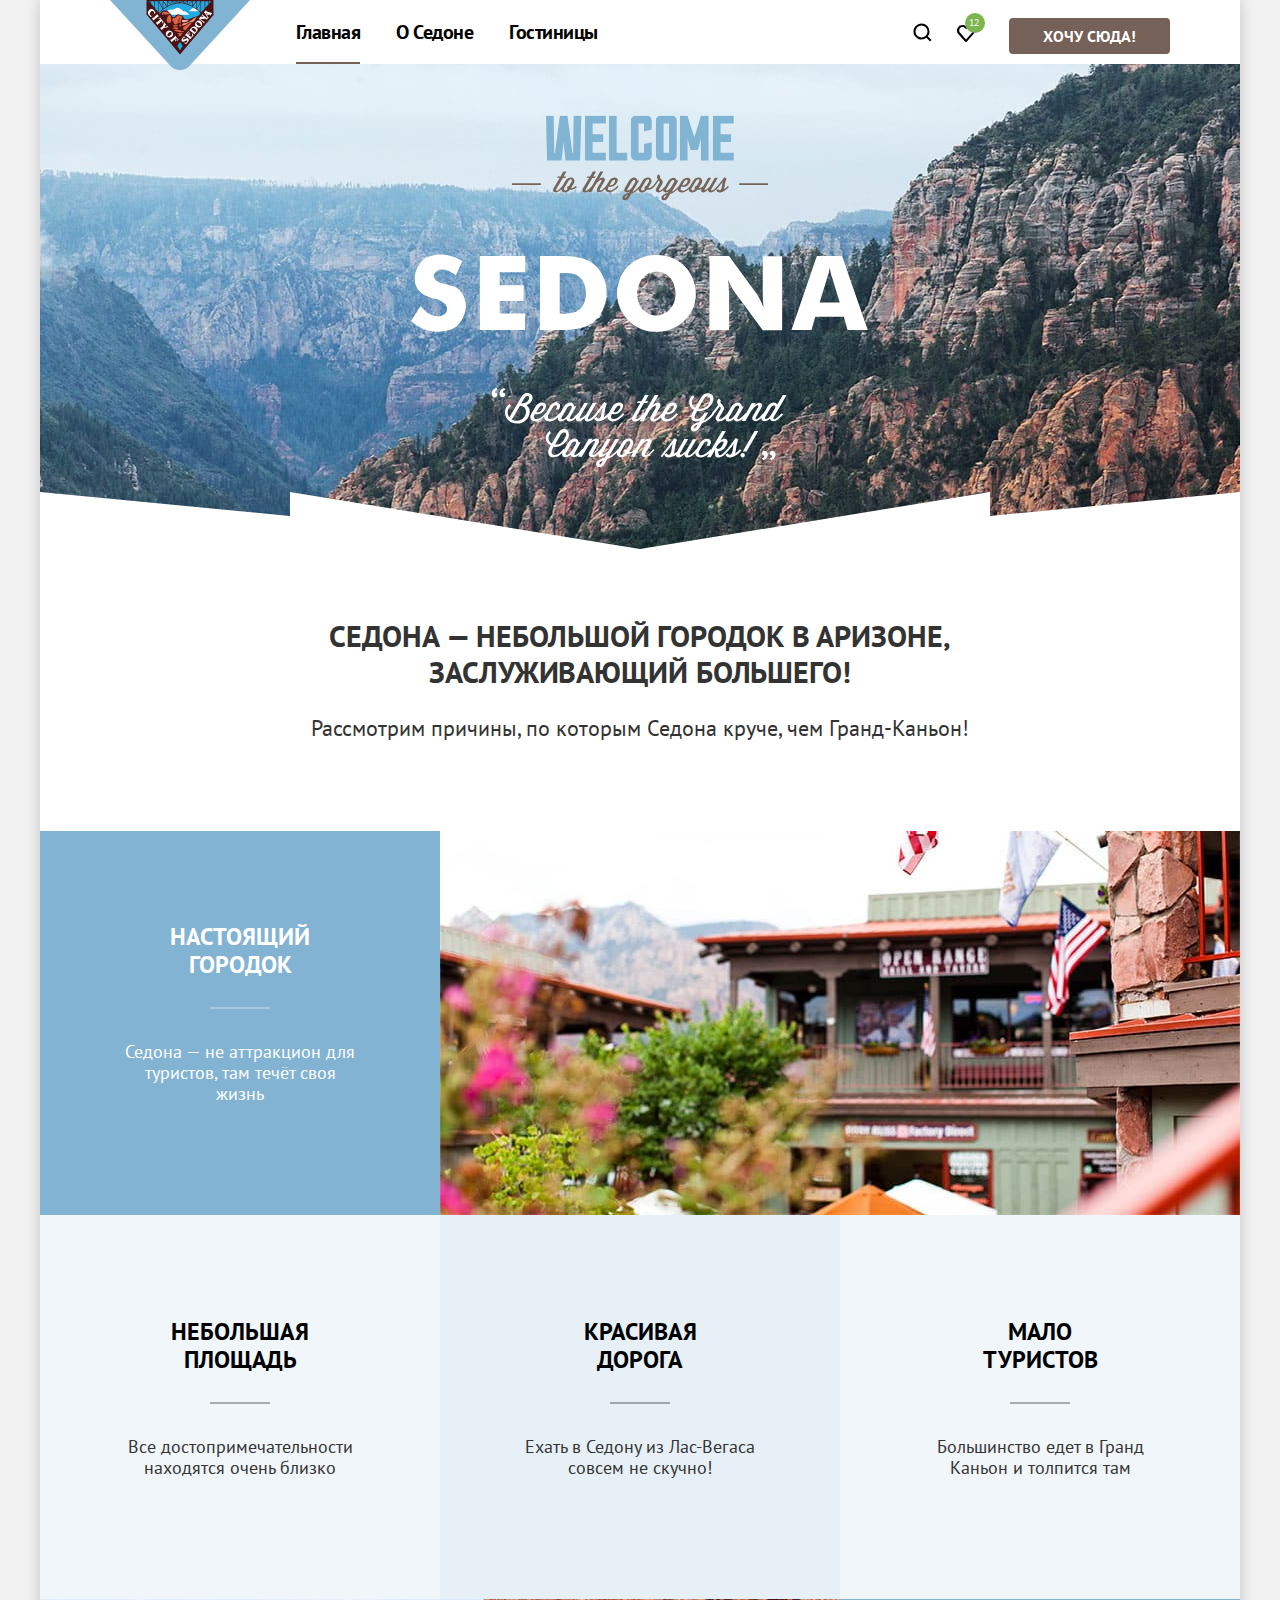
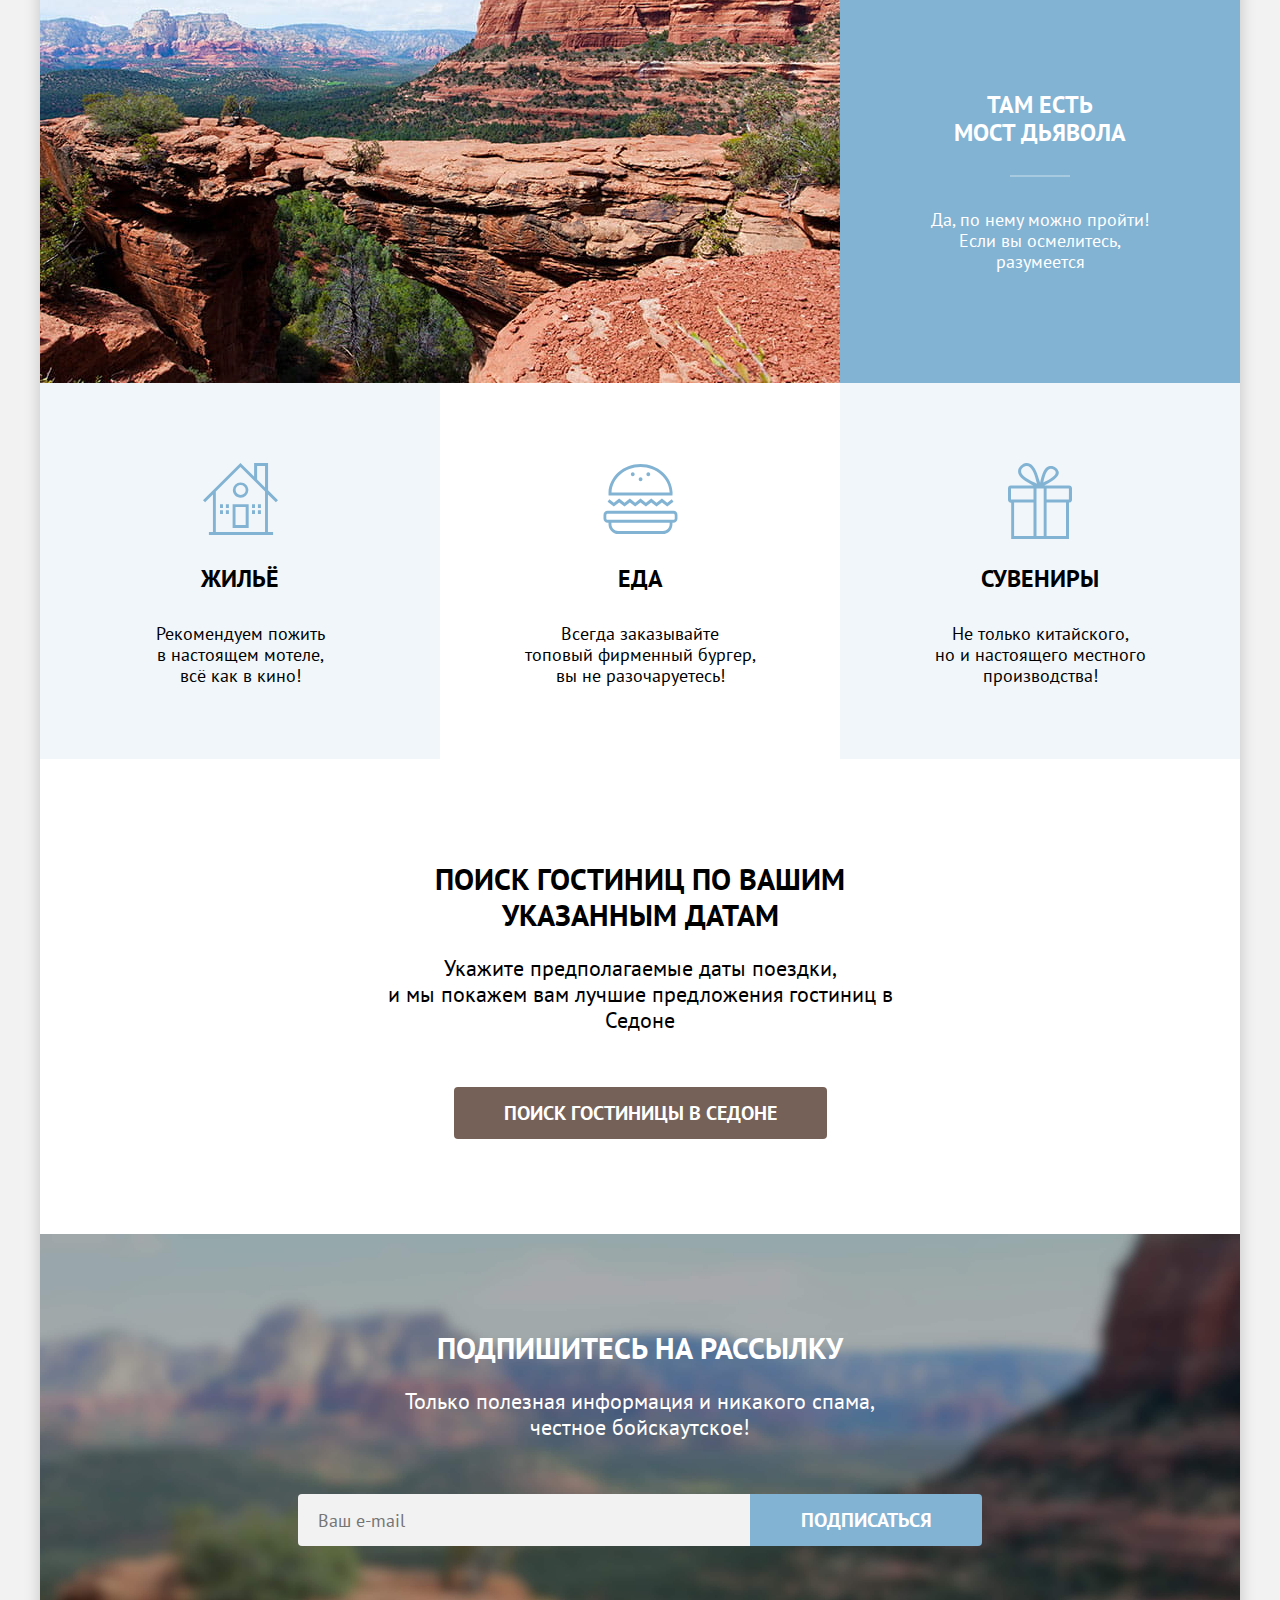
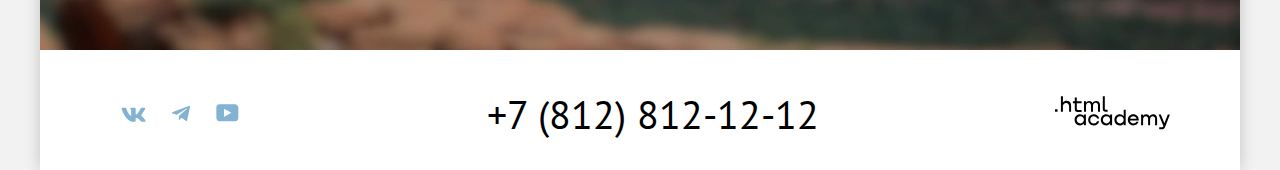
==== commit 217d8fb6: "changes after verification" ====
--- a/index.html
+++ b/index.html
@@ -92,20 +92,20 @@
           <img src="images/city.jpg" width="800" height="384" alt="Городок Cедоны">
         </section>
 
-        <ul class="features__list">
-          <li class="features__item features__item-decor">
+        <section class="features__list">
+          <div class="features__item features__item-decor">
             <h2 class="title">Небольшая<br> площадь</h2>
             <p>Все достопримечательности находятся очень близко</p>
-          </li>
-          <li class="features__item features__item-decor features__item-dark-gray">
+          </div>
+          <div class="features__item features__item-decor features__item-dark-gray">
             <h2 class="title">Красивая<br> дорога</h2>
             <p>Ехать в Седону из Лас-Вегаса совсем не скучно!</p>
-          </li>
-          <li class="features__item features__item-decor">
+          </div>
+          <div class="features__item features__item-decor">
             <h2 class="title">Мало<br> туристов</h2>
             <p>Большинство едет в Гранд Каньон и толпится там</p>
-          </li>
-        </ul>
+          </div>
+        </section>
 
         <section class="features__devils-bridge">
           <img src="images/bridge.jpg" width="800" height="384" alt="Мост дьявола">
@@ -129,21 +129,21 @@
             <p>Не только китайского, <br> но и настоящего местного производства!</p>
           </div>
         </section>
-        <!-- Блок отссылки на каталог -->
+        <!-- Блок отссылки на popup -->
         <section class="search">
-          <h2 class="title">Заинтересовались?</h2>
+          <h2 class="title">Поиск гостиниц по вашим указанным датам</h2>
           <p>Укажите предполагаемые даты поездки,<br> и мы покажем вам лучшие предложения гостиниц в Седоне</p>
           <button class="search__link button" id="btnOpenPopup" type="button">Поиск гостиницы в Седоне</button>
         </section>
         <!-- Блок подписки -->
-        <form class="subscribe__form subscribe-image" action="https://echo.htmlacademy.ru/" method="post">
+        <section class="subscribe__form subscribe-image">
           <h2 class="subscribe__title title">Подпишитесь на рассылку</h2>
           <p class="subscribe__text">Только полезная информация и никакого спама, <br> честное бойскаутское!</p>
-          <div class="subscribe__block">
+          <form class="subscribe__block" action="https://echo.htmlacademy.ru/" method="post">
             <input class="subscribe__mail" type="email" name="mail" placeholder="Ваш e-mail" title="" required>
             <button class="subscribe__button button" type="submit">Подписаться</button>
-          </div>
-        </form>
+          </form>
+        </section>
       </main>
       <footer class="footer">
         <section class="footer__container">
--- a/styles/styles.css
+++ b/styles/styles.css
@@ -1,694 +1,706 @@
 @font-face {
-	font-family: "PT Sans";
-	src: url("FileName.eot");
-	src: url("../fonts/ptsans-400.woff2") format("woff");
-	font-style: normal;
-	font-weight: 400;
-	font-display: swap;
+  font-family: "PT Sans";
+  src: url("FileName.eot");
+  src: url("../fonts/ptsans-400.woff2") format("woff");
+  font-style: normal;
+  font-weight: 400;
+  font-display: swap;
 }
 
 @font-face {
-	font-family: "PT Sans";
-	src: url("../fonts/ptsans-700.woff2") format("woff");
-	font-style: normal;
-	font-weight: 700;
-	font-display: swap;
+  font-family: "PT Sans";
+  src: url("../fonts/ptsans-700.woff2") format("woff");
+  font-style: normal;
+  font-weight: 700;
+  font-display: swap;
 }
 
 *,
 *::before,
 *::after {
-	-moz-box-sizing: border-box;
-	-webkit-box-sizing: border-box;
-	box-sizing: border-box;
-}
-
-a:visited {
-	text-decoration: none;
+  -moz-box-sizing: border-box;
+  -webkit-box-sizing: border-box;
+  box-sizing: border-box;
 }
 
 /*-------------------*/
 
 body {
-	font-family: "PT Sans", sans-serif;
-	font-size: 100%;
-	background-color: #F2F2F2;
-	padding: 0;
-	margin: 0;
-	height: 100%;
-	width: 100%;
-	line-height: 1;
-	-ms-text-size-adjust: 100%;
-	-moz-text-size-adjust: 100%;
-	-webkit-text-size-adjust: 100%;
+  font-family: "PT Sans", sans-serif;
+  font-size: 100%;
+  background-color: #F2F2F2;
+  padding: 0;
+  margin: 0;
+  height: 100%;
+  width: 100%;
+  line-height: 1;
+  -ms-text-size-adjust: 100%;
+  -moz-text-size-adjust: 100%;
+  -webkit-text-size-adjust: 100%;
 }
 
 .visually-hidden {
-	position: absolute;
-	width: 1px;
-	height: 1px;
-	margin: -1px;
-	padding: 0;
-	border: 0;
-	clip: rect(0 0 0 0);
-	overflow: hidden;
+  position: absolute;
+  width: 1px;
+  height: 1px;
+  margin: -1px;
+  padding: 0;
+  border: 0;
+  clip: rect(0 0 0 0);
+  overflow: hidden;
 }
 
 .container__content {
-	min-height: 100%;
-	max-width: 1200px;
-	box-shadow: 0 0 15px rgba(0, 0, 0, 0.2);
-	margin: 0 auto;
-	display: flex;
-	flex-direction: column;
-	overflow: hidden;
+  min-height: 100%;
+  max-width: 1200px;
+  box-shadow: 0 0 15px rgba(0, 0, 0, 0.2);
+  margin: 0 auto;
+  display: flex;
+  flex-direction: column;
 }
 
 [class$="container"] {
-	max-width: 1060px;
-	margin: 0 auto;
+  max-width: 1060px;
+  margin: 0 auto;
 }
 
 @media (max-width: 1100px) {
-	[class$="container"] {
-		padding: 0 10px;
-	}
+  [class$="container"] {
+    padding: 0 10px;
+  }
 }
 
 .title {
-	text-transform: uppercase;
-	font-weight: 700;
-	margin: 0;
+  text-transform: uppercase;
+  font-weight: 700;
+  margin: 0;
 }
 
 .main {
-	flex: 1 1 auto;
-	background-color: #fff;
+  flex: 1 1 auto;
+  background-color: #fff;
 }
 
 .button {
-	font-family: inherit;
-	font-size: 16px;
-	font-weight: 700;
-	line-height: 20px;
-	text-transform: uppercase;
-	text-decoration: none;
-	text-align: center;
-	color: #fff;
-	border: 0;
-	border-radius: 4px;
-	display: inline-block;
-	cursor: pointer;
+  font-family: inherit;
+  font-size: 16px;
+  font-weight: 700;
+  line-height: 20px;
+  text-transform: uppercase;
+  text-decoration: none;
+  text-align: center;
+  color: #fff;
+  border: 0;
+  border-radius: 4px;
+  display: inline-block;
+  cursor: pointer;
 }
 
 .button:hover {
-	background-color: #615048;
+  background-color: #615048;
 }
 
 .button:active {
-	background-color: #756157;
-	color: rgba(255, 255, 255, 0.3);
+  background-color: #756157;
+  color: rgba(255, 255, 255, 0.3);
 }
 
 /* =========Шапка============= */
 .header {
-	font-size: 20px;
-	line-height: 24px;
-	min-height: 63px;
-	background-color: #fff;
+  font-size: 20px;
+  line-height: 24px;
+  min-height: 63px;
+  background-color: #fff;
 }
 
 .header__container {
-	display: flex;
-	justify-content: space-between;
+  display: flex;
+  justify-content: space-between;
 }
 
 .header__logo {
-	position: absolute;
-	top: 0;
-	z-index: 2;
+  position: absolute;
+  top: 0;
+  z-index: 2;
 }
 
 .header__logo:hover svg {
-	fill: rgb(61, 198, 252);
+  fill: rgb(61, 198, 252);
 }
 
 .header__link-right:hover svg {
-	fill: #756157;
+  fill: #756157;
 }
 
 .header__links {
-	padding-left: 170px;
+  padding-left: 170px;
+}
+
+@media (max-width: 540px) {
+  .header__links {
+    padding: 70px 0 0 0;
+  }
 }
 
 .header__link:hover {
-	color: #756257;
+  color: #756257;
 }
 
 .header__link-active {
-	position: relative;
+  position: relative;
 }
 
 .header__link-active::after {
-	content: "";
-	width: calc(100% - 31.5px);
-	height: 2px;
-	left: 16px;
-	bottom: 0;
-	background-color: #756257;
-	position: absolute;
+  content: "";
+  width: calc(100% - 31.5px);
+  height: 2px;
+  left: 16px;
+  bottom: 0;
+  background-color: #756257;
+  position: absolute;
 }
 
 .header__link {
-	font-weight: 700;
-	padding: 20px 15.6px;
-	text-decoration: none;
-	letter-spacing: -0.5px;
-	color: #000;
-	display: inline-block;
+  font-weight: 700;
+  padding: 20px 15.5px;
+  text-decoration: none;
+  letter-spacing: -0.5px;
+  color: #000;
+  display: inline-block;
 }
 
 .header__right {
-	display: flex;
-	align-items: center;
+  display: flex;
+  justify-content: center;
+  flex-wrap: wrap;
+  align-content: end;
+  align-items: center;
 }
 
 .header__link-right {
-	padding: 16px 12px;
-	cursor: pointer;
+  padding: 16px 12px;
+  cursor: pointer;
 }
 
 .header__link-heart {
-	position: relative;
-	top: 2px;
+  position: relative;
+  top: 2px;
 }
 
 .header__link-favourite-decor {
-	font-size: 10px;
-	line-height: 10px;
-	color: #fff;
-	position: absolute;
-	width: 20px;
-	height: 20px;
-	top: 4px;
-	right: 4px;
-	padding: 5px 5px 5px 4px;
-	background-color: #7DB54F;
-	border-radius: 50%;
+  font-size: 10px;
+  line-height: 10px;
+  color: #fff;
+  position: absolute;
+  width: 20px;
+  height: 20px;
+  top: 4px;
+  right: 4px;
+  padding: 5px 5px 5px 4px;
+  background-color: #7DB54F;
+  border-radius: 50%;
 }
 
 .header__button {
-	font-size: 16px;
-	margin-left: 20px;
-	padding: 8px 34px;
-	background-color: #756157;
-	border-radius: 4px;
+  font-size: 16px;
+  margin-left: 20px;
+  padding: 8px 34px;
+  background-color: #756157;
+  border-radius: 4px;
+}
+
+@media (max-width: 790px) {
+  .header__button {
+    margin-bottom: 20px;
+  }
 }
 
 /* =============HERO============= */
 .hero {
-	background: gray url("../images/hero.jpg") 0 0/ 100% no-repeat;
-	max-width: 100%;
-	height: 485px;
-	position: relative;
+  background: gray url("../images/hero.jpg") 0 0/ 100% no-repeat;
+  max-width: 100%;
+  height: 485px;
+  position: relative;
 }
 
 .hero::after {
-	content: "";
-	width: 38.16%;
-	height: 72.57%;
-	background: url("../images/svg-symbol/welcome.svg") 0 0 / 100% no-repeat;
-	position: absolute;
-	top: 52%;
-	left: 50%;
-	transform: translate(-50%, -57%);
+  content: "";
+  width: 38.16%;
+  height: 72.57%;
+  background: url("../images/svg-symbol/welcome.svg") 0 0 / 100% no-repeat;
+  position: absolute;
+  top: 52%;
+  left: 50%;
+  transform: translate(-50%, -57%);
 }
 
 .hero::before {
-	content: "";
-	width: 100%;
-	height: 57px;
-	background: url("../images/svg-symbol/hero-decor.svg") 0 0 / 100% no-repeat;
-	position: absolute;
-	bottom: 0;
-	left: 0;
+  content: "";
+  width: 100%;
+  height: 57px;
+  background: url("../images/svg-symbol/hero-decor.svg") 0 0 / 100% no-repeat;
+  position: absolute;
+  bottom: 0;
+  left: 0;
 }
 
 /* ===========About=========== */
 .about {
-	font-size: 22px;
-	line-height: 26px;
-	color: #333;
-	text-align: center;
-	margin-bottom: 90px;
+  font-size: 22px;
+  line-height: 26px;
+  color: #333;
+  text-align: center;
+  margin-bottom: 90px;
 }
 
 .about__title {
-	font-size: 30px;
-	line-height: 36px;
-	text-align: center;
-	margin: 69px auto 25px auto;
+  font-size: 30px;
+  line-height: 36px;
+  text-align: center;
+  margin: 69px auto 25px auto;
   letter-spacing: -0.1px;
 }
 
 /* ==========Особенности=============== */
 .features__list {
-	display: flex;
-	flex-wrap: wrap;
-	list-style: none;
-	margin: 0;
-	padding: 0;
+  display: flex;
+  flex-wrap: wrap;
+  list-style: none;
+  margin: 0;
+  padding: 0;
 }
 
 .features__item {
-	flex: 1 1 400px;
-	padding: 115px 83px 121px;
-	text-align: center;
-	color: #fff;
+  flex: 1 1 400px;
+  padding: 115px 83px 121px;
+  text-align: center;
+  color: #fff;
 }
 
 .block-blue {
-	background-color: #82B3D3;
-	padding: 92px 82px 102px;
+  background-color: #82B3D3;
+  padding: 92px 82px 102px;
 }
 
 .features__item-decor {
-	padding-top: 103px;
-	background-color: rgba(131, 179, 211, 0.12);
+  padding-top: 103px;
+  background-color: rgba(131, 179, 211, 0.12);
 }
 
 .features__item-dark-gray {
-	background-color: rgba(131, 179, 211, 0.2);
+  background-color: rgba(131, 179, 211, 0.2);
 }
 
 .features__list h2 {
-	color: #000;
-	margin: 0;
-	padding: 0;
-	position: relative;
+  color: #000;
+  margin: 0;
+  padding: 0;
+  position: relative;
 }
 
 .features__list p {
-	color: #333;
+  color: #333;
 }
 
 .features__city {
-	display: flex;
-	flex-wrap: wrap;
+  display: flex;
+  flex-wrap: wrap;
 }
 
 .features__city img {
-	vertical-align: top;
-	max-width: 100%;
-	margin: 0 auto;
-	height: 100%;
+  vertical-align: top;
+  max-width: 100%;
+  margin: 0 auto;
+  height: 100%;
 }
 
 .features__devils-bridge {
-	display: flex;
-	flex-wrap: wrap;
+  display: flex;
+  flex-wrap: wrap;
 }
 
 .features__devils-bridge img {
-	vertical-align: top;
-	max-width: 100%;
-	margin: 0 auto;
-	height: 100%;
+  vertical-align: top;
+  max-width: 100%;
+  margin: 0 auto;
+  height: 100%;
 }
 
 .block-blue h2 {
-	position: relative;
+  position: relative;
 }
 
 .block-blue h2::after {
-	content: "";
-	width: 60px;
-	height: 2px;
-	background-color: rgba(255, 255, 255, 0.3);
-	position: absolute;
-	bottom: -30px;
-	left: 50%;
-	transform: translate(-50%, 0);
+  content: "";
+  width: 60px;
+  height: 2px;
+  background-color: rgba(255, 255, 255, 0.3);
+  position: absolute;
+  bottom: -30px;
+  left: 50%;
+  transform: translate(-50%, 0);
 }
 
 .features__item-decor h2::after {
-	content: "";
-	width: 60px;
-	height: 2px;
-	background-color: rgba(0, 0, 0, 0.3);
-	position: absolute;
-	bottom: -30px;
-	left: 50%;
-	transform: translate(-50%, 0);
+  content: "";
+  width: 60px;
+  height: 2px;
+  background-color: rgba(0, 0, 0, 0.3);
+  position: absolute;
+  bottom: -30px;
+  left: 50%;
+  transform: translate(-50%, 0);
 }
 
 .features__item h2 {
-	margin: 0 0 62px 0;
-	padding: 0;
-	font-size: 24px;
-	line-height: 28px;
+  margin: 0 0 62px 0;
+  padding: 0;
+  font-size: 24px;
+  line-height: 28px;
 }
 
 .features__item p {
-	margin: 0;
-	padding: 0;
-	font-size: 18px;
-	line-height: 21px;
+  margin: 0;
+  padding: 0;
+  font-size: 18px;
+  line-height: 21px;
 }
 
 /* ========Осовные преимущества========== */
 .advantages__wrapper {
-	display: flex;
-	flex-wrap: wrap;
+  display: flex;
+  flex-wrap: wrap;
 }
 
 .advantages__block {
-	padding: 182px 77px 73px;
-	flex: 1 1 400px;
-	text-align: center;
-	position: relative;
+  padding: 182px 77px 73px;
+  flex: 1 1 400px;
+  text-align: center;
+  position: relative;
 }
 
 .advantages__block h2 {
-	margin: 0;
-	padding: 0;
-	font-size: 24px;
-	line-height: 28px;
+  margin: 0;
+  padding: 0;
+  font-size: 24px;
+  line-height: 28px;
 }
 
 .advantages__block p {
-	font-size: 18px;
-	line-height: 21px;
-	margin: 0;
-	margin-top: 30px;
+  font-size: 18px;
+  line-height: 21px;
+  margin: 0;
+  margin-top: 30px;
 }
 
 .advantages__housing::before {
-	content: "";
-	width: 77px;
-	height: 72px;
-	position: absolute;
-	top: 80px;
-	left: 50%;
-	transform: translate(-50%, 0);
-	background: url("../images/svg-symbol/house.svg") no-repeat;
+  content: "";
+  width: 77px;
+  height: 72px;
+  position: absolute;
+  top: 80px;
+  left: 50%;
+  transform: translate(-50%, 0);
+  background: url("../images/svg-symbol/house.svg") no-repeat;
 }
 
 .advantages__meal::before {
-	content: "";
-	width: 76px;
-	height: 72px;
-	position: absolute;
-	top: 80px;
-	left: 50%;
-	transform: translate(-50%, 0);
-	background: url("../images/svg-symbol/burger.svg") no-repeat;
+  content: "";
+  width: 76px;
+  height: 72px;
+  position: absolute;
+  top: 80px;
+  left: 50%;
+  transform: translate(-50%, 0);
+  background: url("../images/svg-symbol/burger.svg") no-repeat;
 }
 
 .advantages__souvenirs::before {
-	content: "";
-	width: 77px;
-	height: 76px;
-	position: absolute;
-	top: 80px;
-	left: 50%;
-	transform: translate(-50%, 0);
-	background: url("../images/svg-symbol/surprise.svg") no-repeat;
+  content: "";
+  width: 77px;
+  height: 76px;
+  position: absolute;
+  top: 80px;
+  left: 50%;
+  transform: translate(-50%, 0);
+  background: url("../images/svg-symbol/surprise.svg") no-repeat;
 }
 
 .advantages__block-gray {
-	background-color: rgba(131, 179, 211, 0.12);
+  background-color: rgba(131, 179, 211, 0.12);
 }
 
 /* ========Поиск======== */
 .search {
-	max-width: 592px;
-	text-align: center;
-	margin: 0 auto;
-	padding: 8.5% 8px;
+  max-width: 592px;
+  text-align: center;
+  margin: 0 auto;
+  padding: 8.5% 8px;
+  margin-bottom: -9px;
 }
 
 .search h2 {
-	font-size: 30px;
-	line-height: 36px;
-	margin-bottom: 20px;
+  font-size: 30px;
+  line-height: 36px;
+  margin-bottom: 20px;
 }
 
 .search p {
-	font-size: 22px;
-	line-height: 26px;
-	margin-bottom: 54px;
+  font-size: 22px;
+  line-height: 26px;
+  margin-bottom: 54px;
 }
 
 .search__result {
-	margin-right: 20px;
+  margin-right: 20px;
 }
 
 .search__link {
-	font-size: 20px;
-	font-weight: 700;
-	line-height: 36px;
-	text-transform: uppercase;
-	max-width: 376px;
-	color: #fff;
-	background-color: #756157;
-	border-radius: 4px;
-	padding: 8px 50px;
-	display: inline-block;
+  font-size: 20px;
+  font-weight: 700;
+  line-height: 36px;
+  text-transform: uppercase;
+  max-width: 376px;
+  color: #fff;
+  background-color: #756157;
+  border-radius: 4px;
+  padding: 8px 50px;
+  display: inline-block;
 }
 
 /* ============Подписка============ */
 .subscribe__form {
-	text-align: center;
-	padding: 8% 10px 7.8%;
+  text-align: center;
+  padding: 8% 10px 7.8%;
+  margin-top: 2px;
 }
 
 .subscribe__title {
-	font-size: 30px;
-	line-height: 36px;
-	color: #fff;
-	margin-bottom: 20px;
+  font-size: 30px;
+  line-height: 36px;
+  color: #fff;
+  margin-bottom: 20px;
 }
 
 .subscribe__text {
-	font-size: 22px;
-	line-height: 26px;
-	color: #fff;
-	margin-bottom: 54px;
+  font-size: 22px;
+  line-height: 26px;
+  color: #fff;
+  margin-bottom: 54px;
 }
 
 .subscribe__block {
-	display: flex;
-	justify-content: center;
-	flex-wrap: wrap;
+  display: flex;
+  justify-content: center;
+  flex-wrap: wrap;
 }
 
 .subscribe__mail {
-	flex: 0 1 452px;
-	height: 52px;
-	border-radius: 4px 0 0 4px;
-	padding: 12px 20px;
-	border: 0;
-	font-size: 18px;
-	line-height: 24px;
-	background-color: #f2f2f2;
-	margin-bottom: 10px;
+  flex: 0 1 452px;
+  height: 52px;
+  border-radius: 4px 0 0 4px;
+  padding: 12px 20px;
+  border: 0;
+  font-size: 18px;
+  line-height: 24px;
+  background-color: #f2f2f2;
+  margin-bottom: 10px;
 }
 
 .subscribe__mail[placeholder] {
-	font-size: 18px;
-	line-height: 24px;
-	letter-spacing: -0.5px;
+  font-family: inherit;
+  font-size: 18px;
+  line-height: 24px;
 }
 
 .subscribe__button {
-	font-size: 20px;
-	line-height: 36px;
-	width: 232px;
-	height: 52px;
-	border-radius: 0 4px 4px 0;
-	background-color: #82B3D3;
+  font-size: 20px;
+  line-height: 36px;
+  width: 232px;
+  height: 52px;
+  border-radius: 0 4px 4px 0;
+  background-color: #82B3D3;
 }
 
 .subscribe__button:hover,
 .subscribe__button:focus {
-	background-color: #68A2CA;
+  background-color: #68A2CA;
 }
 
 .subscribe__button:active {
-	background-color: #82B3D3;
-	color: rgba(255, 255, 255, 0.3);
+  background-color: #82B3D3;
+  color: rgba(255, 255, 255, 0.3);
 }
 
 .subscribe-image {
-	background: gray url("../images/subscribe.jpg") 0 0 / cover no-repeat;
+  background: gray url("../images/subscribe.jpg") 0 0 / cover no-repeat;
 }
 
 /* =========Подвал========== */
 .footer {
-	min-height: 120px;
-	background-color: #fff;
+  min-height: 120px;
+  background-color: #fff;
 }
 
 .footer__container {
-	display: flex;
-	flex-wrap: wrap;
-	justify-content: space-between;
-	align-items: center;
-	margin-top: 37px;
+  display: flex;
+  flex-wrap: wrap;
+  justify-content: space-between;
+  align-items: center;
+  margin-top: 37px;
 }
 
 @media (max-width: 500px) {
-	.footer__container {
-		margin: 14px 0;
-	}
+  .footer__container {
+    margin: 14px 0;
+  }
 }
 
 .footer__left {
-	max-width: 156px;
+  max-width: 156px;
 }
 
 .footer__left a {
-	display: inline-block;
-	padding: 17px 11px;
-	margin-bottom: 15px;
+  display: inline-block;
+  padding: 17px 11px;
+  margin-bottom: 15px;
 }
 
 .footer__left-logo:hover,
 .footer__left-logo:focus {
-	fill: #68A2CA;
+  fill: #68A2CA;
 }
 
 .footer__left-logo:active {
-	fill: rgba(104, 162, 202, 0.3);
+  fill: rgba(104, 162, 202, 0.3);
 }
 
 .footer__center {
-	margin-bottom: 15px;
+  margin-bottom: 15px;
 }
 
 .footer__center-tel {
-	font-size: 40px;
-	line-height: 40px;
-	color: #000;
-	text-decoration: none;
+  font-size: 40px;
+  line-height: 40px;
+  color: #000;
+  text-decoration: none;
 }
 
 .footer__center-tel:hover,
 .footer__center-tel:focus {
-	color: #756157;
+  color: #756157;
 }
 
 .footer__center-tel:active {
-	color: rgba(117, 97, 87, 0.3);
+  color: rgba(117, 97, 87, 0.3);
 }
 
 .footer__right {
-	margin-bottom: 15px;
+  margin-bottom: 15px;
 }
 
 .footer__logo-academy:hover,
 .footer__logo-academy:focus {
-	fill: #756157;
+  fill: #756157;
 }
 
 .footer__logo-academy:active {
-	fill: rgba(117, 97, 87, 0.3);
+  fill: rgba(117, 97, 87, 0.3);
 }
 
 /* -----------------------Каталог-------------------------------- */
 .header__inner {
-	background: gray url("../images/catalog-filter-bg.jpg") 0 0 / cover no-repeat;
-	padding-top: 35px;
-	padding-bottom: 42px;
-	color: #fff;
+  background: gray url("../images/catalog-filter-bg.jpg") 0 0 / cover no-repeat;
+  padding-top: 35px;
+  padding-bottom: 42px;
+  color: #fff;
 }
 
 .header__inner-title {
-	font-size: 60px;
-	line-height: 84px;
-	color: #fff;
-	margin-bottom: 4px;
-	text-transform: none;
+  font-size: 60px;
+  line-height: 84px;
+  color: #fff;
+  margin-bottom: 4px;
+  text-transform: none;
 }
 
 .breadcrumb {
-	margin-bottom: 44px;
+  margin-bottom: 44px;
 }
 
 @media (max-width: 768px) {
-	.header__inner-title {
-		font-size: 40px;
-		line-height: 50px;
-	}
-
-	.breadcrumb {
-		margin-top: 15px;
-		margin-bottom: 34px;
-	}
+  .header__inner-title {
+    font-size: 40px;
+    line-height: 50px;
+  }
+
+  .breadcrumb {
+    margin-top: 15px;
+    margin-bottom: 34px;
+  }
 }
 
 .breadcrumb__item {
-	position: relative;
-	padding: 5px 0;
+  position: relative;
+  padding: 5px 0;
 }
 
 .breadcrumb__item:hover {
-	color: rgba(255, 255, 255, 0.6);
+  color: rgba(255, 255, 255, 0.6);
 }
 
 .breadcrumb__item:active {
-	color: rgba(255, 255, 255, 0.3);
+  color: rgba(255, 255, 255, 0.3);
 }
 
 .breadcrumb-house {
-	width: 13px;
-	height: 13px;
-	display: inline-block;
-	background: url("../images/svg-symbol/house-breadcrumbs.svg") 0 0 / 100% no-repeat;
+  width: 13px;
+  height: 13px;
+  display: inline-block;
+  background: url("../images/svg-symbol/house-breadcrumbs.svg") 0 0 / 100% no-repeat;
 }
 
 .breadcrumb__item + .breadcrumb__item {
-	margin-left: 25px;
-	position: relative;
+  margin-left: 25px;
+  position: relative;
 }
 
 .breadcrumb__item + .breadcrumb__item::after {
-	content: "";
-	width: 8px;
-	height: 11px;
-	position: absolute;
-	top: 10px;
-	left: -20px;
-	background: url("../images/svg-symbol/arrow-filter.svg") 0 0 / cover no-repeat;
+  content: "";
+  width: 8px;
+  height: 11px;
+  position: absolute;
+  top: 10px;
+  left: -20px;
+  background: url("../images/svg-symbol/arrow-filter.svg") 0 0 / cover no-repeat;
 }
 
 /* ============Фильтры============== */
 .filters__group {
-	border: 0;
-	margin: 0;
-	padding: 0;
-	margin-right: 66px;
-	margin-bottom: 30px;
+  border: 0;
+  margin: 0;
+  padding: 0;
+  margin-right: 66px;
+  margin-bottom: 30px;
 }
 
 .filters__form {
-	display: flex;
-	justify-content: space-between;
-	flex-wrap: wrap;
+  display: flex;
+  justify-content: space-between;
+  flex-wrap: wrap;
 }
 
 .filters__left {
-	display: flex;
-	flex-wrap: wrap;
-	justify-content: space-between;
+  display: flex;
+  flex-wrap: wrap;
+  justify-content: space-between;
 }
 
 .filters__title {
-	font-size: 19.9px;
-	line-height: 24px;
-	font-weight: 700;
-	margin-bottom: 32px;
+  font-size: 19.9px;
+  line-height: 24px;
+  font-weight: 700;
+  margin-bottom: 32px;
 }
 
 .filters__title-price {
@@ -696,887 +708,883 @@
 }
 
 .filters__item {
-	font-size: 18px;
-	line-height: 23px;
-  margin-left: 1px;
+  font-size: 18px;
+  line-height: 23px;
 }
 
 .filters__item label {
-	position: relative;
-	padding-left: 36px;
-	cursor: pointer;
+  position: relative;
+  padding-left: 36px;
+  cursor: pointer;
 }
 
 .filters__item:hover label {
-	opacity: 0.6;
+  opacity: 0.6;
 }
 
 .filters__item:active label {
-	opacity: 0.3;
+  opacity: 0.3;
 }
 
 .filters__checkbox + label::before {
-	content: "";
-	position: absolute;
-	top: 2px;
-	left: 0;
-	display: inline-block;
-	width: 20px;
-	height: 20px;
-	border-radius: 4px;
-	background-color: #fff;
+  content: "";
+  position: absolute;
+  top: 2px;
+  left: 0;
+  display: inline-block;
+  width: 20px;
+  height: 20px;
+  border-radius: 4px;
+  background-color: #fff;
 }
 
 .filters__checkbox:focus + label::before {
-	box-shadow: 0 0 0 3px rgba(131, 179, 211, 1);
+  box-shadow: 0 0 0 3px rgba(131, 179, 211, 1);
 }
 
 .filters__checkbox:checked + label::after {
-	content: url("../images/svg-symbol/current-input.svg");
-	position: absolute;
-	bottom: 3px;
-	left: 4px;
-	display: inline-block;
-	width: 20px;
-	height: 20px;
+  content: url("../images/svg-symbol/current-input.svg");
+  position: absolute;
+  bottom: 3px;
+  left: 4px;
+  display: inline-block;
+  width: 20px;
+  height: 20px;
 }
 
 .filters__radio {
-	position: relative;
-	outline: none;
-  display: none;
+  position: relative;
+  outline: none;
+  opacity: 0;
 }
 
 .filters__radio + label::before {
-	content: "";
-	position: absolute;
-	top: 2px;
-	left: 0;
-	display: inline-block;
-	width: 20px;
-	height: 20px;
-	border-radius: 50%;
-	background-color: #fff;
+  content: "";
+  position: absolute;
+  top: 2px;
+  left: 0;
+  display: inline-block;
+  width: 20px;
+  height: 20px;
+  border-radius: 50%;
+  background-color: #fff;
 }
 
 .filters__radio:checked + label::after {
-	content: "";
-	position: absolute;
-	bottom: 6px;
-	left: 5px;
-	display: inline-block;
-	width: 10px;
-	height: 10px;
-	border-radius: 50%;
-	background-color: #3F5E72;
+  content: "";
+  position: absolute;
+  bottom: 6px;
+  left: 5px;
+  display: inline-block;
+  width: 10px;
+  height: 10px;
+  border-radius: 50%;
+  background-color: #3F5E72;
 }
 
 .filters__radio:focus + label::before {
 
-	box-shadow: 0 0 0 3px rgba(131, 179, 211, 1);
+  box-shadow: 0 0 0 3px rgba(131, 179, 211, 1);
 }
 
 .filters-right {
-	display: flex;
-	flex-wrap: wrap;
+  display: flex;
+  flex-wrap: wrap;
 }
 
 .filters__group-price {
-	display: grid;
-	grid-template-columns: repeat(2, 143px);
-	grid-template-rows: 48px;
-	column-gap: 2px;
-	row-gap: 36px;
-	margin-right: 70px;
-	font-size: 0;
+  display: grid;
+  grid-template-columns: repeat(2, 143px);
+  grid-template-rows: 48px;
+  column-gap: 2px;
+  row-gap: 36px;
+  margin-right: 70px;
+  font-size: 0;
 }
 
 .filters__price-input {
-	font-family: "PT Sans", sans-serif;
-	font-size: 18px;
-	line-height: 24px;
-	font-weight: 700;
-	max-width: 143px;
-	padding: 12px 42px 12px 21px;
-	background-color: #F2F2F2;
-	border-radius: 4px 0 0 4px;
-	border: 0;
-	-moz-appearance: textfield;
+  font-family: "PT Sans", sans-serif;
+  font-size: 18px;
+  line-height: 24px;
+  font-weight: 700;
+  max-width: 143px;
+  padding: 12px 42px 12px 21px;
+  background-color: #F2F2F2;
+  border-radius: 4px 0 0 4px;
+  border: 0;
+  -moz-appearance: textfield;
 }
 
 .filters__price-input::placeholder {
-	color: rgba(0, 0, 0, 0.64);
+  color: rgba(0, 0, 0, 0.64);
 }
 
 .filters__price-wrapper:hover .filters__price-input {
-	background-color: rgba(230, 230, 230, 1);
+  background-color: rgba(230, 230, 230, 1);
 }
 
 .filters__price-input:active {
-	outline: 0;
-	box-shadow: 0 0 0 2px rgb(0, 0, 0);
+  outline: 0;
+  box-shadow: 0 0 0 2px rgb(0, 0, 0);
 }
 
 .filters__price-input::-webkit-outer-spin-button,
 .filters__price-input::-webkit-inner-spin-button {
-	appearance: none;
-	margin: 0;
+  appearance: none;
+  margin: 0;
 }
 
 .filters__price-wrapper {
-	position: relative;
+  position: relative;
 }
 
 .filters__price-text {
-	position: absolute;
-	top: 28%;
-	right: 20px;
-	font-size: 18px;
-	line-height: 24px;
-	color: rgba(0, 0, 0, 0.4);
+  position: absolute;
+  top: 28%;
+  right: 20px;
+  font-size: 18px;
+  line-height: 24px;
+  color: rgba(0, 0, 0, 0.4);
 }
 
 .filters__price-max {
-	border-radius: 0 4px 4px 0;
+  border-radius: 0 4px 4px 0;
 }
 
 .range {
-	grid-column: 1 / -1;
-	margin-top: 7px;
+  grid-column: 1 / -1;
+  margin-top: 7px;
 }
 
 .range__scale {
-	position: relative;
-	height: 4px;
-	background-color: rgba(255, 255, 255, 0.3);
+  position: relative;
+  height: 4px;
+  background-color: rgba(255, 255, 255, 0.3);
 }
 
 .range__bar {
-	position: absolute;
-	height: 4px;
-	background-color: #fff;
+  position: absolute;
+  height: 4px;
+  background-color: #fff;
 }
 
 .range__toggle {
-	position: absolute;
-	width: 20px;
-	height: 20px;
-	border-radius: 5px;
-	border: 0;
-	cursor: pointer;
+  position: absolute;
+  width: 20px;
+  height: 20px;
+  border-radius: 5px;
+  border: 0;
+  cursor: pointer;
 }
 
 .toggle__min {
-	top: -7px;
-	left: -10px;
+  top: -7px;
+  left: -10px;
 }
 
 .toggle__max {
-	top: -7px;
-	right: -10px;
+  top: -7px;
+  right: -10px;
 }
 
 .range__toggle:hover {
-	box-shadow: 0 4px 10px rgba(0, 0, 0, 0.25);
+  box-shadow: 0 4px 10px rgba(0, 0, 0, 0.25);
 }
 
 .range__toggle:focus {
-	box-shadow: 0 4px 10px rgba(0, 0, 0, 0.25);
+  box-shadow: 0 4px 10px rgba(0, 0, 0, 0.25);
 }
 
 .range__toggle:active {
-	box-shadow: 0 7px 15px rgba(0, 0, 0, 0.4);
-	border: 2px solid rgba(131, 179, 211, 1);
+  box-shadow: 0 7px 15px rgba(0, 0, 0, 0.4);
+  border: 2px solid rgba(131, 179, 211, 1);
 }
 
 .filters__item:not(:last-child) {
-	margin-bottom: 16px;
+  margin-bottom: 16px;
 }
 
 .filters__buttons {
-	display: flex;
-	flex-wrap: wrap;
-	flex-direction: column;
+  display: flex;
+  flex-wrap: wrap;
+  flex-direction: column;
 }
 
 .button__sibmit-form {
-	padding: 8px 50px;
-	background-color: #82B3D3;
-	margin-top: 56px;
-	margin-bottom: 32px;
+  padding: 8px 50px;
+  background-color: #82B3D3;
+  margin-top: 56px;
+  margin-bottom: 32px;
 }
 
 @media (max-width: 568px) {
-	.filters__buttons {
-		flex-direction: row;
-		align-items: center;
-	}
-
-	.filters__buttons .button {
-		margin: 0;
-		margin-top: 25px;
-	}
+  .filters__buttons {
+    flex-direction: row;
+    align-items: center;
+  }
+
+  .filters__buttons .button {
+    margin: 0;
+    margin-top: 25px;
+  }
 }
 
 .button__sibmit-form:hover,
 .button__sibmit-form:focus {
-	background-color: #68A2CA;
+  background-color: #68A2CA;
 }
 
 .button__sibmit-form:active {
-	background-color: #82B3D3;
+  background-color: #82B3D3;
 }
 
 .button__reset-form {
-	background-color: transparent;
-	padding: 8px 57.5px;
+  background-color: transparent;
+  padding: 8px 57.5px;
 }
 
 .button__reset-form:hover {
-	background-color: transparent;
-	color: rgba(255, 255, 255, 0.3);
+  background-color: transparent;
+  color: rgba(255, 255, 255, 0.3);
 }
 
 .button__reset-form:focus {
 
-	background-color: transparent;
+  background-color: transparent;
 }
 
 .button__reset-form:active {
-	background-color: transparent;
-	color: rgba(255, 255, 255, 0.3);
+  background-color: transparent;
+  color: rgba(255, 255, 255, 0.3);
 }
 
 @media (max-width: 1054px) {
-	.header__inner {
-		padding-left: 5px;
-		padding-right: 5px;
-	}
+  .header__inner {
+    padding-left: 5px;
+    padding-right: 5px;
+  }
 }
 
 /* ===========Каталог товаров============== */
 .container__header {
-	display: flex;
-	flex-wrap: wrap;
-	padding-top: 50px;
+  display: flex;
+  flex-wrap: wrap;
+  padding-top: 50px;
 }
 
 .catalog__searching-result {
-	font-size: 30px;
-	line-height: 36px;
-	text-transform: uppercase;
-	font-weight: 700;
-	margin: 0 auto 15px 0;
-	align-self: center;
+  font-size: 30px;
+  line-height: 36px;
+  text-transform: uppercase;
+  font-weight: 700;
+  margin: 0 auto 15px 0;
+  align-self: center;
 }
 
 .sort__products {
-	font-size: 18px;
-	line-height: 21px;
-	color: #333;
-	width: 292px;
-	height: 49px;
-	padding: 10px 15px;
-	border: 2px solid #E5E5E5;
-	border-radius: 4px;
-	font-family: inherit;
-	margin-right: 70px;
-	margin-bottom: 15px;
-	cursor: pointer;
-	appearance: none;
-	background: url("../images/svg-symbol/select-arrow.svg") right 18px center no-repeat;
+  font-size: 18px;
+  line-height: 21px;
+  color: #333;
+  width: 292px;
+  height: 49px;
+  padding: 10px 15px;
+  border: 2px solid #E5E5E5;
+  border-radius: 4px;
+  font-family: inherit;
+  margin-right: 70px;
+  margin-bottom: 15px;
+  cursor: pointer;
+  appearance: none;
+  background: url("../images/svg-symbol/select-arrow.svg") right 18px center no-repeat;
 }
 
 .sort__products:hover {
-	border: 2px solid #68A2CA;
+  border: 2px solid #68A2CA;
 }
 
 .sort__products:active {
-	border: 2px solid #3F5E72;
+  border: 2px solid #3F5E72;
 }
 
 .sort__products:disabled {
-	border: 2px solid rgba(0, 0, 0, 0.3);
-	opacity: 0.3;
+  border: 2px solid rgba(0, 0, 0, 0.3);
+  opacity: 0.3;
 }
 
 .catalog__view {
-	display: inline-block;
-	width: 48px;
-	height: 48px;
-	align-items: center;
-	padding: 15px 13px;
-	border-radius: 4px;
-	text-align: center;
-	border: 2px solid #E5E5E5;
+  display: inline-block;
+  width: 48px;
+  height: 48px;
+  align-items: center;
+  padding: 15px 13px;
+  border-radius: 4px;
+  text-align: center;
+  border: 2px solid #E5E5E5;
 }
 
 .catalog__view-active {
-	border: 2px solid #000;
+  border: 2px solid #000;
 }
 
 .catalog__view:hover {
-	border: 2px solid #000;
+  border: 2px solid #000;
 }
 
 .catalog__view:active {
-	border: 2px solid #68A2CA;
+  border: 2px solid #68A2CA;
 }
 
 
 .catalog__view:not(:last-child) {
-	margin-right: 4px;
+  margin-right: 4px;
 }
 
 /* =========Товары=========== */
 
 .catalog__products {
-	display: grid;
-	grid-template-columns: repeat(auto-fit, minmax(300px, 1fr));
-	gap: 18px;
-	padding: 24px 0 40px;
-	border-bottom: 1px solid #E6E6E6;
+  display: grid;
+  grid-template-columns: repeat(auto-fit, minmax(300px, 1fr));
+  gap: 18px;
+  padding: 24px 0 38px 0;
+  border-bottom: 1px solid #E6E6E6;
 }
 
 .product__card {
-	padding: 20px;
-	border: 1px solid #E6E6E6;
-	display: flex;
-	flex-direction: column;
+  padding: 20px;
+  border: 1px solid #E6E6E6;
+  display: flex;
+  flex-direction: column;
 }
 
 .product__card-image {
-	display: block;
-	margin-bottom: 16px;
+  display: block;
+  margin-bottom: 16px;
 }
 
 .product__card-image img {
-	max-width: 100%;
-	object-fit: cover;
-	vertical-align: top;
+  max-width: 100%;
+  object-fit: cover;
+  vertical-align: top;
 }
 
 .product__card-title {
-	font-weight: 700;
-	font-size: 24px;
-	line-height: 28px;
-	flex: 1 0 auto;
-	margin: 0;
-	margin-bottom: 16px;
+  font-weight: 700;
+  font-size: 24px;
+  line-height: 28px;
+  flex: 1 0 auto;
+  margin: 0;
+  margin-bottom: 16px;
 }
 
 .product__card-info {
-	display: grid;
-	grid-template-columns: 1fr 1fr;
-	column-gap: 20px;
-	row-gap: 16px;
+  display: grid;
+  grid-template-columns: 1fr 1fr;
+  column-gap: 20px;
+  row-gap: 16px;
 }
 
 .product__card-info p {
-	margin: 0;
+  margin: 0;
 }
 
 .product__card-info b {
-	margin: 0;
+  margin: 0;
 }
 
 .product__card-house-type {
-	font-size: 18px;
-	line-height: 21px;
-	color: #333;
+  font-size: 18px;
+  line-height: 21px;
+  color: #333;
 }
 
 .product__card-price {
-	font-size: 18px;
-	font-weight: 400;
-	line-height: 21px;
-	justify-self: end;
-	color: #333;
+  font-size: 18px;
+  font-weight: 400;
+  line-height: 21px;
+  justify-self: end;
+  color: #333;
 }
 
 .button__card-detailed {
-	font-weight: 700;
-	line-height: 20px;
-	padding-top: 8px;
-	padding-bottom: 8px;
-	background-color: #756157;
+  font-weight: 700;
+  line-height: 20px;
+  padding-top: 8px;
+  padding-bottom: 8px;
+  background-color: #756157;
 }
 
 .button__card-favourites {
-	font-weight: 700;
-	line-height: 20px;
-	background-color: #82B3D3;
-	cursor: pointer;
-	padding: 8px 0;
+  font-weight: 700;
+  line-height: 20px;
+  background-color: #82B3D3;
+  cursor: pointer;
+  padding: 8px 0;
 }
 
 .button__card-active {
-	background-color: #7DB54F;
+  background-color: #7DB54F;
 }
 
 .button__card-favourites:hover,
 .button__card-favourites:focus {
-	background-color: #68A2CA;
+  background-color: #68A2CA;
 }
 
 .button__card-favourites:active {
-	background-color: #82B3D3;
+  background-color: #82B3D3;
 }
 
 .product__card-rating {
-	font-weight: 400;
-	background-color: #F2F2F2;
-	color: #333;
-	min-width: 100%;
-	padding-top: 9px;
-	padding-bottom: 9px;
+  font-weight: 400;
+  background-color: #F2F2F2;
+  color: #333;
+  min-width: 100%;
+  padding-top: 9px;
+  padding-bottom: 9px;
 }
 
 .product__card-rating:hover,
 .product__card-rating:active {
-	background-color: #F2F2F2;
-	color: #333;
+  background-color: #F2F2F2;
+  color: #333;
 }
 
 .button__card-active:hover,
 .button__card-active:focus {
-	background-color: #6C9E42;
+  background-color: #6C9E42;
 }
 
 .button__card-active:active {
-	background-color: #7DB54F;
+  background-color: #7DB54F;
 }
 
 /* ============Звёздный рэйтинг товаров============= */
 .product__card-star {
-	align-self: center;
-	width: 90px;
-	height: 18px;
-	background: url("../images/svg-symbol/star.svg") -4px 0 / 24px 15px repeat-x;
+  align-self: center;
+  width: 90px;
+  height: 18px;
+  background: url("../images/svg-symbol/star.svg") -4px 0 / 24px 15px repeat-x;
 }
 
 .desert-star {
-	width: 65px;
+  width: 65px;
 }
 
 .green-tree-star {
-	width: 48px;
+  width: 48px;
 }
 
 /* ============Пагинация============== */
 .pagination {
-	padding: 33px 0 60px;
-	display: flex;
+  padding: 38px 0 58px 0;
+  display: flex;
 }
 
 .pagination__link {
-	font-size: 20px;
-	line-height: 36px;
-	font-weight: 700;
-	flex: 0 1 60px;
-	padding: 0 5px;
-	display: flex;
-	justify-content: center;
-	align-items: center;
-	border-radius: 4px;
-	color: #fff;
-	text-decoration: none;
-	background-color: #82B3D3;
+  font-size: 20px;
+  line-height: 36px;
+  font-weight: 700;
+  flex: 0 1 60px;
+  padding: 0 5px;
+  display: flex;
+  justify-content: center;
+  align-items: center;
+  border-radius: 4px;
+  color: #fff;
+  text-decoration: none;
+  background-color: #82B3D3;
 }
 
 .pagination__link + .pagination__link {
-	margin-left: 8px;
-}
-
-.pagination__link-two-symbol {
-	padding: 1.14% 1.8%;
+  margin-left: 8px;
+  padding: 1.14% 1.8%;
 }
 
 .pagination-active {
-	background-color: #F2F2F2;
-	color: #000;
+  background-color: #F2F2F2;
+  color: #000;
 }
 
 .pagination__link:hover,
 .pagination__link:focus {
-	background-color: #68A2CA;
+  background-color: #68A2CA;
 }
 
 .pagination__link:active {
-	background-color: #82B3D3;
-	color: rgba(255, 255, 255, 0.3);
+  background-color: #82B3D3;
+  color: rgba(255, 255, 255, 0.3);
 }
 
 .pagination-active:hover,
 .pagination-active:focus {
-	background-color: #F2F2F2;
+  background-color: #F2F2F2;
 }
 
 .pagination-active:active {
-	background-color: #F2F2F2;
-	color: #000;
+  background-color: #F2F2F2;
+  color: #000;
 }
 
 .pagination__skipping:hover {
-	background-color: transparent;
-	color: #000;
-	cursor: default;
+  background-color: transparent;
+  color: #000;
+  cursor: default;
 }
 
 .pagination__skipping:active {
-	background-color: transparent;
-	color: #000;
+  background-color: transparent;
+  color: #000;
 }
 
 .pagination__skipping {
-	background-color: transparent;
-	color: #000;
+  background-color: transparent;
+  color: #000;
 }
 
 /* ==============Подписка=============== */
 .subscribe__catalog-title {
-	color: #000;
+  color: #000;
 }
 
 .subscribe__catalog-text {
-	color: #333;
+  color: #333;
 }
 
 /* ===============Попап=================*/
 .modal__wrapper {
-	background: rgba(0, 0, 0, 0.15);
-	position: fixed;
-	width: 100%;
-	height: 100%;
-	top: 0;
-	left: 0;
-	display: none;
-	z-index: 2;
-	overflow-y: auto;
-	overflow-x: hidden;
+  background: rgba(0, 0, 0, 0.15);
+  position: fixed;
+  width: 100%;
+  height: 100%;
+  top: 0;
+  left: 0;
+  display: none;
+  z-index: 2;
+  overflow-y: auto;
+  overflow-x: hidden;
 }
 
 .modal {
-	position: relative;
-	margin: auto;
-	padding: 64px 70px;
-	background-color: #ffffff;
-	box-shadow: 0 25px 50px rgba(0, 0, 0, 0.15);
-	border-radius: 30px;
-	width: 717px;
+  position: relative;
+  margin: auto;
+  padding: 64px 70px;
+  background-color: #ffffff;
+  box-shadow: 0 25px 50px rgba(0, 0, 0, 0.15);
+  border-radius: 30px;
+  width: 717px;
 }
 
 .modal__close-button {
-	position: absolute;
-	top: 64px;
-	right: 52px;
-	width: 52px;
-	height: 52px;
-	background-color: #F2F2F2;
-	border-radius: 50%;
-	border: 0;
+  position: absolute;
+  top: 64px;
+  right: 52px;
+  width: 52px;
+  height: 52px;
+  background-color: #F2F2F2;
+  border-radius: 50%;
+  border: 0;
 }
 
 .modal__close-button::before,
 .modal__close-button::after {
-	content: "";
-	position: absolute;
-	width: 28px;
-	height: 3px;
-	top: 47%;
-	left: 23%;
-	background-color: #000;
-	transform: rotate(45deg);
+  content: "";
+  position: absolute;
+  width: 28px;
+  height: 3px;
+  top: 47%;
+  left: 23%;
+  background-color: #000;
+  transform: rotate(45deg);
 }
 
 .modal__close-button::after {
-	transform: rotate(-45deg);
+  transform: rotate(-45deg);
 }
 
 .modal__close-button:hover {
-	background-color: #E6E6E6;
+  background-color: #E6E6E6;
 }
 
 .modal__close-button:active {
-	background-color: #E6E6E6;
-	opacity: 0.3;
+  background-color: #E6E6E6;
+  opacity: 0.3;
 }
 
 .modal__title {
-	font-weight: 700;
-	font-size: 30px;
-	line-height: 36px;
-	margin: 0;
-	margin-bottom: 64px;
+  font-weight: 700;
+  font-size: 30px;
+  line-height: 36px;
+  margin: 0;
+  margin-bottom: 64px;
 }
 
 .modal__form {
-	display: flex;
-	flex-direction: column;
+  display: flex;
+  flex-direction: column;
 }
 
 .form__label-entry,
 .form__label-exit {
-	display: flex;
-	flex-wrap: wrap;
-	margin-bottom: 23px;
+  display: flex;
+  flex-wrap: wrap;
+  margin-bottom: 23px;
 }
 
 .form__block {
-	display: flex;
-	justify-content: space-between;
-	flex-wrap: wrap;
-	margin-bottom: 48px;
+  display: flex;
+  justify-content: space-between;
+  flex-wrap: wrap;
+  margin-bottom: 48px;
 }
 
 .form__modal-input {
-	font-family: "PT Sans", sans-serif;
-	font-weight: 700;
-	font-size: 18px;
-	line-height: 24px;
-	width: 100%;
-	padding: 12px 20px;
-	border-radius: 4px;
-	border: 0;
-	background-color: #f2f2f2;
+  font-family: "PT Sans", sans-serif;
+  font-weight: 700;
+  font-size: 18px;
+  line-height: 24px;
+  width: 100%;
+  padding: 12px 20px;
+  border-radius: 4px;
+  border: 0;
+  background-color: #f2f2f2;
   -moz-appearance: textfield;
 }
 
 .form__modal-input:hover {
-	background-color: rgba(230, 230, 230, 1);
+  background-color: rgba(230, 230, 230, 1);
 }
 
 .form__modal-input:active {
-	box-shadow: 0 0 0 2px #000000;
+  box-shadow: 0 0 0 2px #000000;
 }
 
 .form__input-calendar {
-	background: #F2F2F2 url("../images/svg-symbol/calendar.svg") right 14px top 13px no-repeat;
+  background: #F2F2F2 url("../images/svg-symbol/calendar.svg") right 14px top 13px no-repeat;
 }
 
 .form__modal-title {
-	font-weight: 700;
-	font-size: 20px;
-	line-height: 24px;
-	margin-top: 12px;
-	flex: 0 0 137px;
-	padding-bottom: 7px;
+  font-weight: 700;
+  font-size: 20px;
+  line-height: 24px;
+  margin-top: 12px;
+  flex: 0 0 137px;
+  padding-bottom: 7px;
 }
 
 .form__block-relative {
-	flex: 1 1 auto;
-	display: flex;
-	flex-direction: column;
+  flex: 1 1 auto;
+  display: flex;
+  flex-direction: column;
 }
 
 .tooltip {
-	position: absolute;
-	top: 11px;
-	left: 50px;
-	margin-left: 10px;
-	width: 26px;
-	height: 26px;
-	cursor: pointer;
+  position: absolute;
+  top: 11px;
+  left: 50px;
+  margin-left: 10px;
+  width: 26px;
+  height: 26px;
+  cursor: pointer;
 }
 
 .tooltip__toggle {
-	border: none;
-	background-color: transparent;
-	padding: 0;
-	margin: 0;
-	display: block;
-	margin-bottom: 12px;
+  border: none;
+  background-color: transparent;
+  padding: 0;
+  margin: 0;
+  display: block;
+  margin-bottom: 12px;
 }
 
 .tooltip__text {
-	font-weight: 400;
-	font-size: 16px;
-	line-height: 20px;
-	color: #fff;
-	display: none;
-	position: absolute;
-	left: 50%;
-	transform: translateX(-50%);
-	background: #333333;
-	width: 256px;
-	box-shadow: 0 15px 30px rgba(0, 0, 0, 0.3);
-	border-radius: 10px;
-	padding: 15px 18px 18px 22px;
+  font-weight: 400;
+  font-size: 16px;
+  line-height: 20px;
+  color: #fff;
+  display: none;
+  position: absolute;
+  left: 50%;
+  transform: translateX(-50%);
+  background: #333333;
+  width: 256px;
+  box-shadow: 0 15px 30px rgba(0, 0, 0, 0.3);
+  border-radius: 10px;
+  padding: 15px 18px 18px 22px;
 }
 
 .tooltip__text::after {
-	content: "";
-	position: absolute;
-	background: url("../images/svg-symbol/tooltip-arrow.svg");
-	width: 19px;
-	height: 9px;
-	top: -9px;
-	left: 50%;
-	transform: translateX(-50%);
+  content: "";
+  position: absolute;
+  background: url("../images/svg-symbol/tooltip-arrow.svg");
+  width: 19px;
+  height: 9px;
+  top: -9px;
+  left: 50%;
+  transform: translateX(-50%);
 }
 
 .tooltip__toggle:hover + .tooltip__text,
 .tooltip__toggle:focus + .tooltip__text {
-	display: block;
+  display: block;
 }
 
 .tooltip__toggle:hover .tooltip__icon {
-	fill: #3F5E72;
-	cursor: pointer;
+  fill: #3F5E72;
+  cursor: pointer;
 }
 
 .form__label-entry + span,
 .form__label-exit + span {
-	position: absolute;
-	min-width: 100%;
-	top: 100%;
-	left: 20px;
+  position: absolute;
+  min-width: 100%;
+  top: 100%;
+  left: 20px;
 }
 
 .form__modal-input + span {
-	line-height: 21px;
-	margin: 4px 0 0 20px;
+  line-height: 21px;
+  margin: 4px 0 0 20px;
 }
 
 .form__modal-error-text {
-	color: rgba(255, 87, 87, 1);
-	margin-top: 24px;
+  color: rgba(255, 87, 87, 1);
+  margin-top: 24px;
 }
 
 .form__modal-button-plus,
 .form__modal-button-minus {
-	cursor: pointer;
-	position: absolute;
-	height: 100%;
-	width: 40px;
-	top: 0;
-	right: 0;
-	border: 0;
-	margin: 0;
-	padding: 0;
-	background: #F2F2F2;
+  cursor: pointer;
+  position: absolute;
+  height: 100%;
+  width: 40px;
+  top: 0;
+  right: 0;
+  border: 0;
+  margin: 0;
+  padding: 0;
+  background: #F2F2F2;
 }
 
 .form__modal-button-minus {
-	left: 137px;
+  left: 137px;
 }
 
 .form__modal-button-minus::before {
-	content: "";
-	position: absolute;
-	top: 50%;
-	left: 50%;
-	transform: translate(-50%, -50%);
-	height: 2px;
-	width: 14px;
-	background-color: rgba(117, 97, 87, 0.3);
+  content: "";
+  position: absolute;
+  top: 50%;
+  left: 50%;
+  transform: translate(-50%, -50%);
+  height: 2px;
+  width: 14px;
+  background-color: rgba(117, 97, 87, 0.3);
 }
 
 .form__modal-button-plus::before,
 .form__modal-button-plus::after {
-	content: "";
-	position: absolute;
-	top: 50%;
-	left: 50%;
-	transform: translate(-50%, -50%);
-	height: 2px;
-	width: 14px;
-	background-color: rgba(117, 97, 87, 0.3);
+  content: "";
+  position: absolute;
+  top: 50%;
+  left: 50%;
+  transform: translate(-50%, -50%);
+  height: 2px;
+  width: 14px;
+  background-color: rgba(117, 97, 87, 0.3);
 }
 
 .form__modal-button-plus::after {
-	transform: translate(-50%, -50%) rotate(90deg);
+  transform: translate(-50%, -50%) rotate(90deg);
 }
 
 .form__modal-button-minus:hover::before {
-	background-color: #000;
+  background-color: #000;
 }
 
 .form__modal-button-plus:hover::before,
 .form__modal-button-plus:hover::after {
-	background-color: #000;
+  background-color: #000;
 }
 
 .form__modal-button-minus:active::before {
-	opacity: 0.2;
+  opacity: 0.2;
 }
 
 .form__modal-button-plus:active::before,
 .form__modal-button-plus:active::after {
-	opacity: 0.2;
+  opacity: 0.2;
 }
 
 .form__label-adults {
-	margin-right: 20px;
+  margin-right: 20px;
 }
 
 .form__label-child {
-	position: relative;
+  position: relative;
 }
 
 .form__label-child,
 .form__label-adults {
-	position: relative;
-	flex: 0 1 247px;
-	display: flex;
+  position: relative;
+  flex: 0 1 247px;
+  display: flex;
 }
 
 @media (max-width: 653px) {
-	.form__label-adults {
-		margin-bottom: 10px;
-	}
-
-	.modal__close-button {
-		right: 30px;
-	}
+  .form__label-adults {
+    margin-bottom: 10px;
+  }
+
+  .modal__close-button {
+    right: 30px;
+  }
 }
 
 @media (max-width: 513px) {
-	.modal {
-		padding: 30px 10px;
-	}
-
-	.tooltip__text {
-		left: 257%;
-	}
-
-	.tooltip__text::after {
-		left: 29%;
-	}
+  .modal {
+    padding: 30px 10px;
+  }
+
+  .tooltip__text {
+    left: 257%;
+  }
+
+  .tooltip__text::after {
+    left: 29%;
+  }
 }
 
 .form__input-adults,
 .form__input-child {
-	text-align: center;
+  text-align: center;
 }
 
 .form__modal-button-search {
-	font-size: 20px;
-	line-height: 24px;
-	padding: 18px 77px;
-	border-radius: 10px;
-	background: #83B3D3;
+  font-size: 20px;
+  line-height: 24px;
+  padding: 18px 77px;
+  border-radius: 10px;
+  background: #83B3D3;
 }
 
 .form__modal-button-search:hover {
-	background-color: #68A2CA;
+  background-color: #68A2CA;
 }
 
 .form__modal-button-search:active {
-	background-color: #68A2CA;
+  background-color: #68A2CA;
 }
 
 .form__input-child::-webkit-outer-spin-button,
 .form__input-child::-webkit-inner-spin-button {
-	appearance: none;
+  appearance: none;
 }
 
 .form__input-adults::-webkit-outer-spin-button,
 .form__input-adults::-webkit-inner-spin-button {
-	appearance: none;
+  appearance: none;
 }
 
 .button:disabled {
-	background: #E5E5E5;
-	color: #fff;
-}
+  background: #E5E5E5;
+  color: #fff;
+}
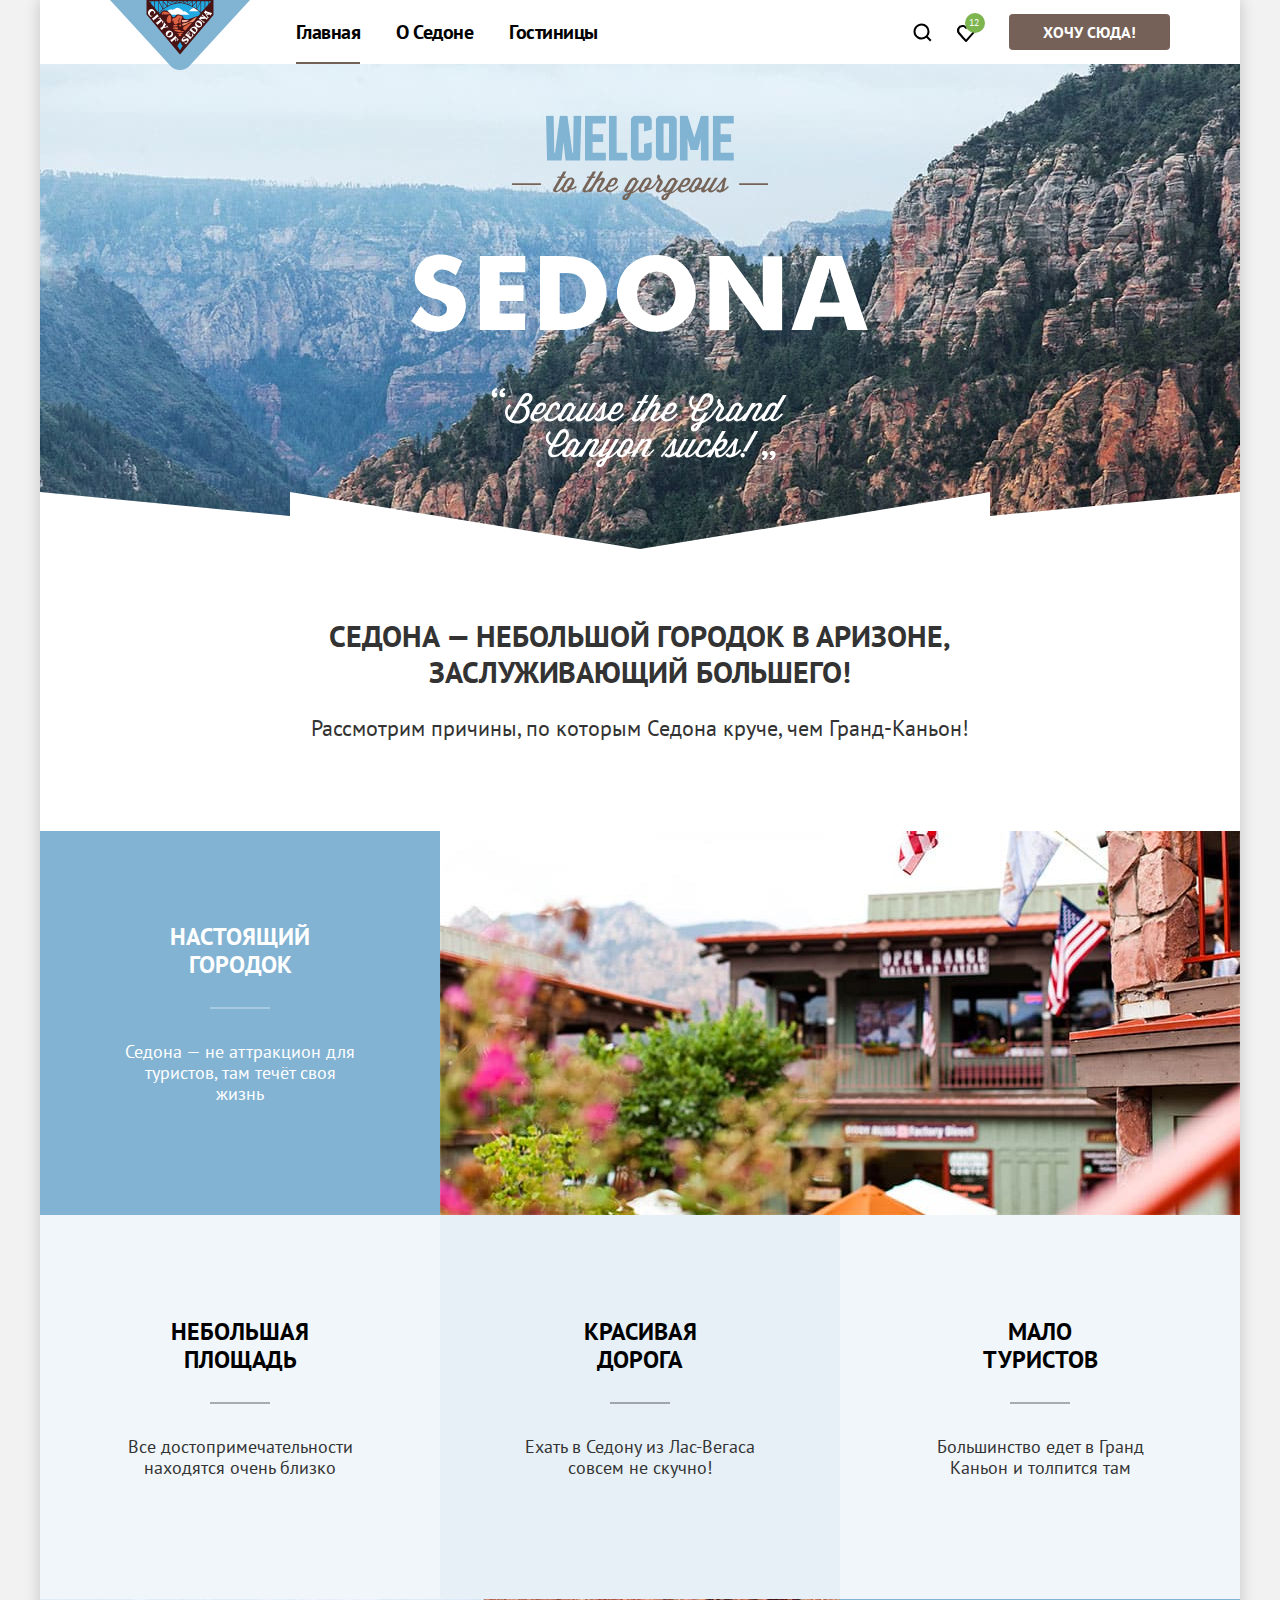
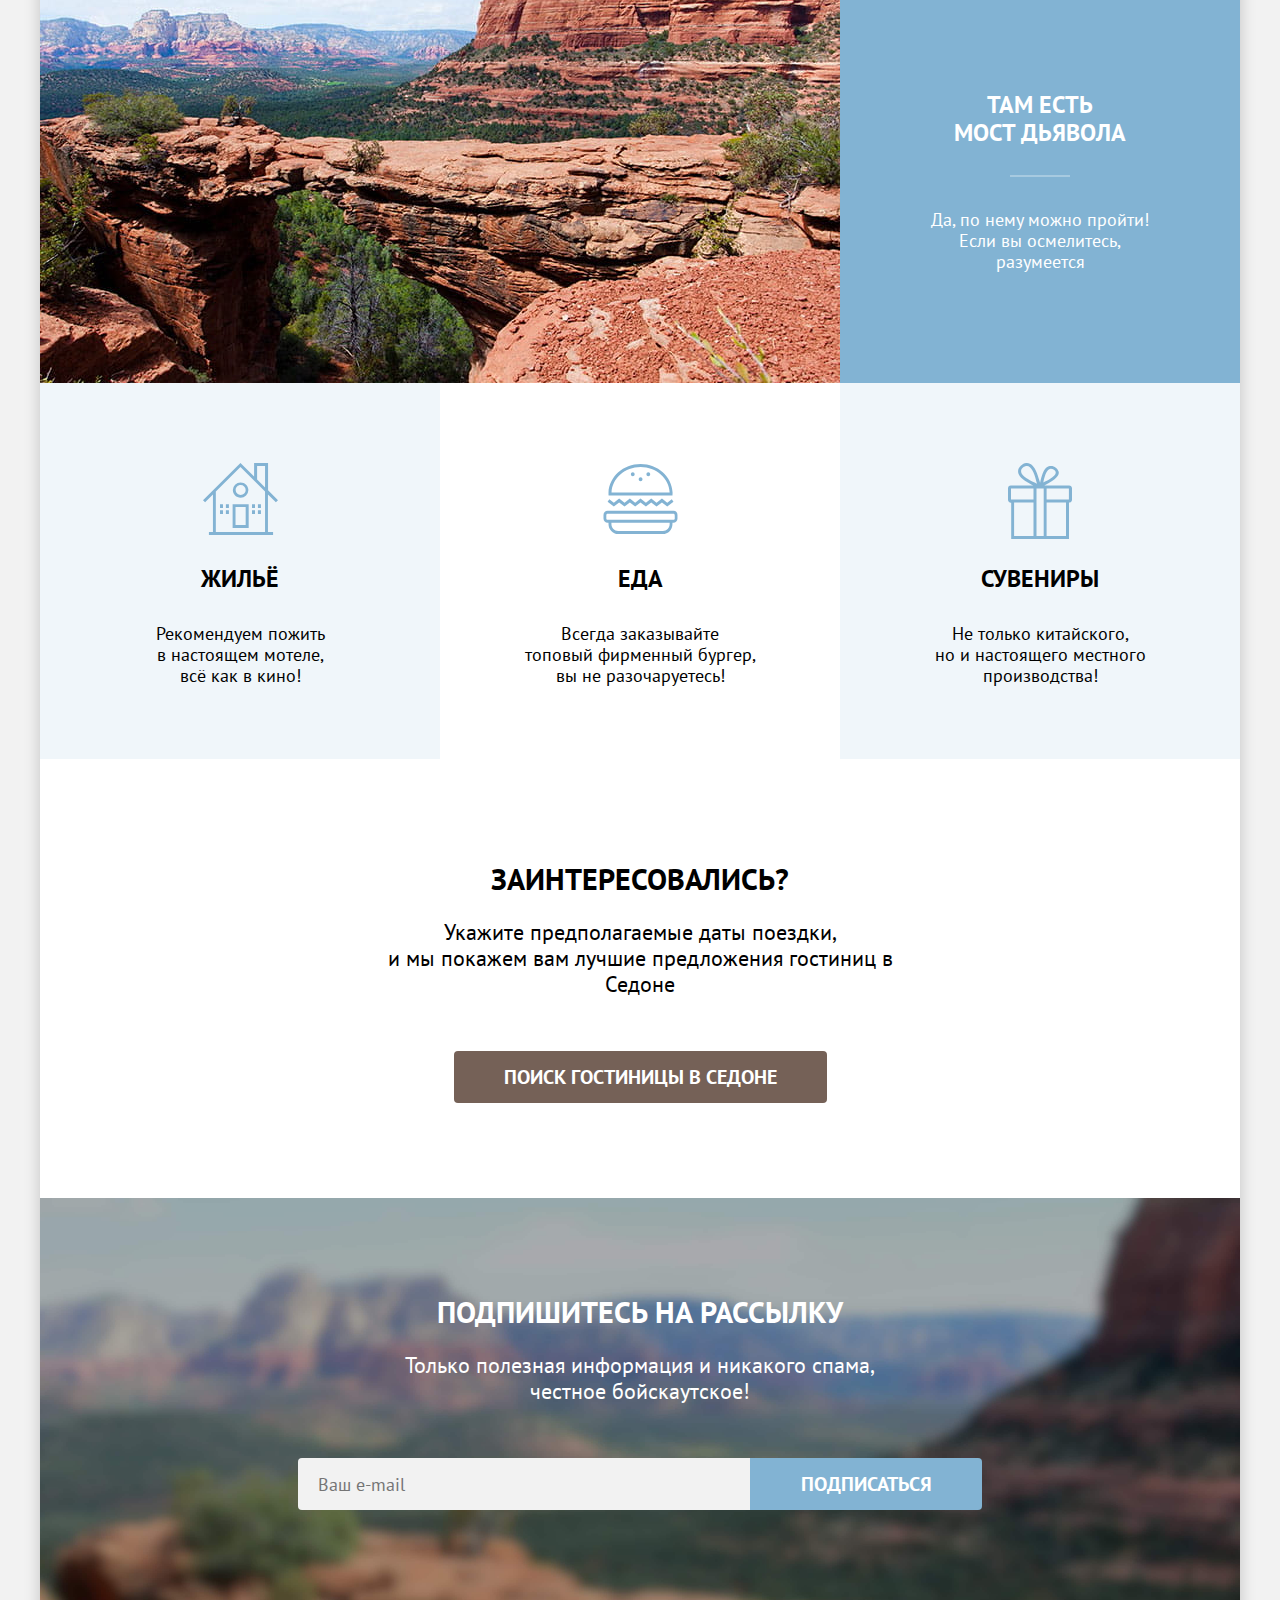
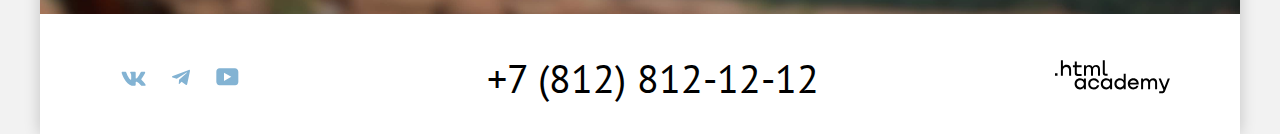
==== commit 4428b745: "Merge pull request #23 from Ivan-Kozlow/master" ====
--- a/index.html
+++ b/index.html
@@ -131,7 +131,8 @@
         </section>
         <!-- Блок отссылки на popup -->
         <section class="search">
-          <h2 class="title">Поиск гостиниц по вашим указанным датам</h2>
+          <h2 class="title visually-hidden">Поиск гостиниц по вашим указанным датам</h2>
+          <h2 class="title">Заинтересовались?</h2>
           <p>Укажите предполагаемые даты поездки,<br> и мы покажем вам лучшие предложения гостиниц в Седоне</p>
           <button class="search__link button" id="btnOpenPopup" type="button">Поиск гостиницы в Седоне</button>
         </section>
@@ -140,7 +141,9 @@
           <h2 class="subscribe__title title">Подпишитесь на рассылку</h2>
           <p class="subscribe__text">Только полезная информация и никакого спама, <br> честное бойскаутское!</p>
           <form class="subscribe__block" action="https://echo.htmlacademy.ru/" method="post">
-            <input class="subscribe__mail" type="email" name="mail" placeholder="Ваш e-mail" title="" required>
+            <label class="visually-hidden" for="subscribe-index">Электронная почта для рассылки</label>
+            <input class="subscribe__mail" type="email" name="mail" id="subscribe-index" placeholder="Ваш e-mail"
+              title="" required>
             <button class="subscribe__button button" type="submit">Подписаться</button>
           </form>
         </section>
--- a/styles/styles.css
+++ b/styles/styles.css
@@ -52,7 +52,7 @@
 
 .container__content {
   min-height: 100%;
-  max-width: 1200px;
+  width: 1200px;
   box-shadow: 0 0 15px rgba(0, 0, 0, 0.2);
   margin: 0 auto;
   display: flex;
@@ -60,14 +60,8 @@
 }
 
 [class$="container"] {
-  max-width: 1060px;
+  width: 1060px;
   margin: 0 auto;
-}
-
-@media (max-width: 1100px) {
-  [class$="container"] {
-    padding: 0 10px;
-  }
 }
 
 .title {
@@ -136,12 +130,6 @@
   padding-left: 170px;
 }
 
-@media (max-width: 540px) {
-  .header__links {
-    padding: 70px 0 0 0;
-  }
-}
-
 .header__link:hover {
   color: #756257;
 }
@@ -204,15 +192,10 @@
 .header__button {
   font-size: 16px;
   margin-left: 20px;
+  margin-bottom: 7px;
   padding: 8px 34px;
   background-color: #756157;
   border-radius: 4px;
-}
-
-@media (max-width: 790px) {
-  .header__button {
-    margin-bottom: 20px;
-  }
 }
 
 /* =============HERO============= */
@@ -550,12 +533,6 @@
   margin-top: 37px;
 }
 
-@media (max-width: 500px) {
-  .footer__container {
-    margin: 14px 0;
-  }
-}
-
 .footer__left {
   max-width: 156px;
 }
@@ -626,18 +603,6 @@
 
 .breadcrumb {
   margin-bottom: 44px;
-}
-
-@media (max-width: 768px) {
-  .header__inner-title {
-    font-size: 40px;
-    line-height: 50px;
-  }
-
-  .breadcrumb {
-    margin-top: 15px;
-    margin-bottom: 34px;
-  }
 }
 
 .breadcrumb__item {
@@ -917,18 +882,6 @@
   margin-bottom: 32px;
 }
 
-@media (max-width: 568px) {
-  .filters__buttons {
-    flex-direction: row;
-    align-items: center;
-  }
-
-  .filters__buttons .button {
-    margin: 0;
-    margin-top: 25px;
-  }
-}
-
 .button__sibmit-form:hover,
 .button__sibmit-form:focus {
   background-color: #68A2CA;
@@ -956,13 +909,6 @@
 .button__reset-form:active {
   background-color: transparent;
   color: rgba(255, 255, 255, 0.3);
-}
-
-@media (max-width: 1054px) {
-  .header__inner {
-    padding-left: 5px;
-    padding-right: 5px;
-  }
 }
 
 /* ===========Каталог товаров============== */
@@ -1529,30 +1475,6 @@
   display: flex;
 }
 
-@media (max-width: 653px) {
-  .form__label-adults {
-    margin-bottom: 10px;
-  }
-
-  .modal__close-button {
-    right: 30px;
-  }
-}
-
-@media (max-width: 513px) {
-  .modal {
-    padding: 30px 10px;
-  }
-
-  .tooltip__text {
-    left: 257%;
-  }
-
-  .tooltip__text::after {
-    left: 29%;
-  }
-}
-
 .form__input-adults,
 .form__input-child {
   text-align: center;
